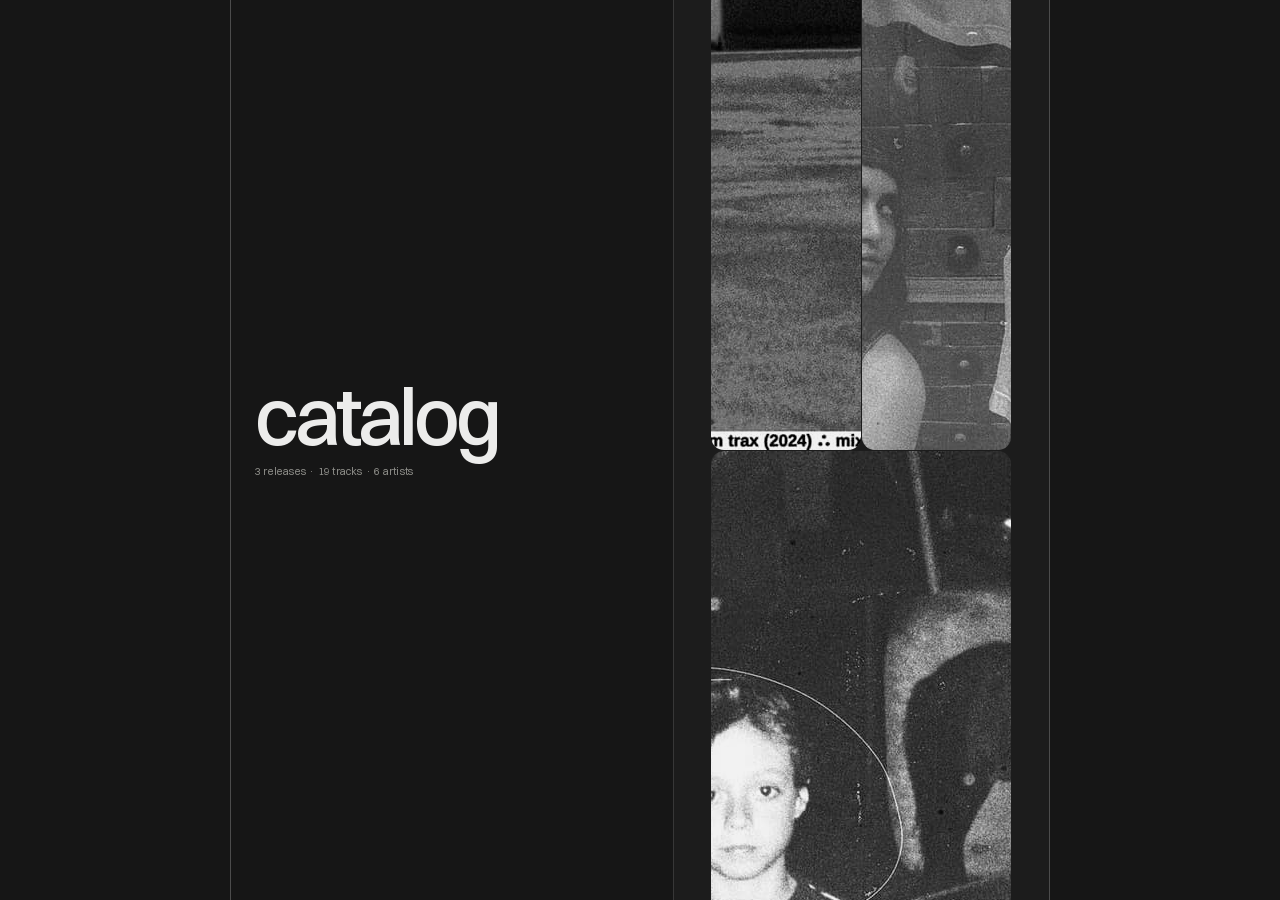
==== index.html @ 2f8a2600 "flat premium pass: corrige rotas/modos/temas, remove sombras, otimiza imagens e carregamento" ====
<!DOCTYPE html>
<html lang="en" data-theme="mono">
<head>
  <meta charset="utf-8">
  <meta name="viewport" content="width=device-width, initial-scale=1">
  <title>bloodworm trax — catalog</title>
  <meta name="description" content="bloodworm trax. Independent label from Vale do Paraíba, SP. Catalog, artists, label, archive and links.">
  <meta name="theme-color" content="#0a0a0a">
  <meta property="og:title" content="bloodworm trax — catalog">
  <meta property="og:description" content="Independent label from Vale do Paraíba, SP. Catalog, artists, label, archive and links.">
  <meta property="og:type" content="website">
  <meta property="og:image" content="assets/covers/btx003.jpg">
  <link rel="icon" href="data:image/svg+xml,%3Csvg xmlns='http://www.w3.org/2000/svg' viewBox='0 0 32 32'%3E%3Crect width='32' height='32' rx='7' fill='%230a0a0a'/%3E%3Ccircle cx='16' cy='16' r='7' fill='%23f3f3f0'/%3E%3C/svg%3E">

  <link rel="preload" href="assets/fonts/switzer-300.woff2" as="font" type="font/woff2" crossorigin>
  <link rel="preload" href="assets/fonts/switzer-400.woff2" as="font" type="font/woff2" crossorigin>
  <link rel="preload" href="assets/fonts/switzer-500.woff2" as="font" type="font/woff2" crossorigin>
  <link rel="stylesheet" href="css/style.css">
  <link rel="stylesheet" href="css/rare.css">
  <noscript><style>.app, .intro, .scrim, .settings, .detail-overlay { display: none !important; }</style></noscript>
</head>
<body>

<a class="skip-link" href="#conteudo">skip to content</a>

<div class="app" id="app">

  <aside class="sidebar" id="sidebar" aria-label="bloodworm trax">
    <a class="brand" href="#/" aria-label="bloodworm trax, home">
      <img class="brand-mark" src="assets/mark.png" alt="" width="145" height="133">
      <span class="brand-word">bloodworm trax</span>
    </a>

    <nav class="side-nav" aria-label="catalog sections">
      <a href="#/catalogo" data-key="catalogo">
        <svg class="nav-icon" viewBox="0 0 16 16" aria-hidden="true"><rect x="2.2" y="2.2" width="4.6" height="4.6" rx="1.1"/><rect x="9.2" y="2.2" width="4.6" height="4.6" rx="1.1"/><rect x="2.2" y="9.2" width="4.6" height="4.6" rx="1.1"/><rect x="9.2" y="9.2" width="4.6" height="4.6" rx="1.1"/></svg>
        <span class="nav-label">catalog</span>
        <span class="nav-count">3</span>
      </a>
      <a href="#/artistas" data-key="artistas">
        <svg class="nav-icon" viewBox="0 0 16 16" aria-hidden="true"><circle cx="8" cy="5.4" r="2.5"/><path d="M3.4 13c.5-2.5 2.3-4 4.6-4s4.1 1.5 4.6 4"/></svg>
        <span class="nav-label">artists</span>
        <span class="nav-count">6</span>
      </a>
      <a href="#/selo" data-key="selo">
        <svg class="nav-icon" viewBox="0 0 16 16" aria-hidden="true"><circle cx="8" cy="8" r="5.8"/><path d="M8 7.2v4.1"/><circle cx="8" cy="4.7" r=".7" fill="currentColor" stroke="none"/></svg>
        <span class="nav-label">label</span>
        <span class="nav-count">3</span>
      </a>
      <a href="#/arquivo" data-key="arquivo">
        <svg class="nav-icon" viewBox="0 0 16 16" aria-hidden="true"><rect x="2.2" y="4.4" width="11.6" height="8" rx="1.4"/><path d="M2.2 7.2h11.6"/><path d="M6.4 4.4V3.1h3.2v1.3"/></svg>
        <span class="nav-label">archive</span>
        <span class="nav-count">3</span>
      </a>
      <a href="#/links" data-key="links">
        <svg class="nav-icon" viewBox="0 0 16 16" aria-hidden="true"><path d="M5 11 11 5"/><path d="M6.4 5H11v4.6"/></svg>
        <span class="nav-label">links</span>
        <span class="nav-count">6</span>
      </a>
      <a href="opcoda.html" data-key="opcoda">
        <svg class="nav-icon" viewBox="0 0 16 16" aria-hidden="true"><rect x="2.2" y="3.4" width="11.6" height="9.2"/><path d="M2.2 6.4h11.6"/><path d="M5 9.4h2.2M9.4 9.4h1.6"/></svg>
        <span class="nav-label">opcoda</span>
        <span class="nav-count">granular</span>
      </a>
      <a href="sistema.html" data-key="sistema">
        <svg class="nav-icon" viewBox="0 0 16 16" aria-hidden="true"><rect x="2.2" y="2.2" width="4.6" height="4.6" rx="1.1"/><rect x="9.2" y="2.2" width="4.6" height="4.6" rx="1.1"/><circle cx="4.5" cy="11.5" r="2.3"/><path d="M9.2 9.3h4.6v4.6H9.2z"/></svg>
        <span class="nav-label">sistema</span>
        <span class="nav-count">29</span>
      </a>
    </nav>

    <div class="side-covers" aria-label="releases">
      <a href="#/catalogo/2024/btx001-lagerhaus-i" aria-label="bTx001 Lagerhaus I"><img src="assets/thumbs/btx001.jpg" alt="" width="320" height="320" decoding="async" loading="lazy"></a>
      <a href="#/catalogo/2026/btx002-simpatia" aria-label="bTx002 simpatia"><img src="assets/thumbs/btx002.jpg" alt="" width="320" height="320" decoding="async" loading="lazy"></a>
      <a href="#/catalogo/2026/btx003-antologia" aria-label="bTx003 Antologia"><img src="assets/thumbs/btx003.jpg" alt="" width="320" height="320" decoding="async" loading="lazy"></a>
    </div>

    <div class="side-foot">
      <a href="mailto:bloodwormtrax@gmail.com">bloodwormtrax@gmail.com</a>
    </div>
  </aside>

  <div class="main" id="main">
    <header class="topbar">
      <button class="icon-btn nav-toggle" id="navToggle" aria-label="open menu" aria-expanded="false" aria-controls="sidebar">
        <span></span><span></span><span></span>
      </button>

      <div class="segmented view-switch" role="group" aria-label="view mode">
        <button type="button" data-mode="map" aria-pressed="true">map</button>
        <button type="button" data-mode="index" aria-pressed="false">index</button>
      </div>

      <div class="search-field" role="search">
        <svg viewBox="0 0 20 20" aria-hidden="true"><circle cx="8.5" cy="8.5" r="5.2"/><path d="m12.5 12.5 4 4"/></svg>
        <input id="searchInput" type="search" placeholder="search" autocomplete="off" aria-label="search the catalog">
        <button type="button" class="search-clear" id="searchClear" aria-label="clear search" hidden>×</button>
      </div>

      <div class="topbar-selects">
        <label class="select-wrap">
          <span class="sr-only">filter</span>
          <select id="filterSelect">
            <option value="all">all</option>
            <option value="releases">releases</option>
            <option value="artists">artists</option>
            <option value="pages">pages</option>
            <option value="links">links</option>
          </select>
        </label>
        <label class="select-wrap">
          <span class="sr-only">sort</span>
          <select id="sortSelect">
            <option value="natural">natural order</option>
            <option value="az">a–z</option>
            <option value="recent">recent</option>
          </select>
        </label>
      </div>

      <div class="ru-bell topbar-bell" data-ru="bell">
        <button type="button" class="ru-bell__btn" aria-label="catalog notifications" aria-expanded="false">
          <svg viewBox="0 0 20 20" fill="none" aria-hidden="true">
            <path d="M10 2.6a5 5 0 00-5 5v2.6L3.7 13h12.6L15 10.2V7.6a5 5 0 00-5-5z" stroke="currentColor" stroke-width="1.4" stroke-linejoin="round"/>
            <path class="ru-bell__clap" d="M8 15.4a2 2 0 004 0" stroke="currentColor" stroke-width="1.4" stroke-linecap="round"/>
          </svg>
          <span class="ru-bell__badge">2</span>
        </button>
        <div class="ru-bell__panel">
          <div class="ru-bell__head"><b>notifications</b><button type="button" class="ru-bell__clear">mark read</button></div>
          <div class="ru-bell__note"><span class="ru-bell__dot" style="background:var(--accent)"></span><p>bTx003 Antologia is now in the catalog.<br><small>now</small></p></div>
          <div class="ru-bell__note"><span class="ru-bell__dot"></span><p>Opcoda 0.1.0 opened its early access list.<br><small>1 hour ago</small></p></div>
        </div>
      </div>

      <button type="button" class="icon-btn settings-btn" id="settingsBtn" aria-haspopup="dialog" aria-controls="settings" aria-label="settings">
        <svg viewBox="0 0 20 20" aria-hidden="true"><circle cx="10" cy="10" r="2.7"/><path d="M10 2.4v2M10 15.6v2M17.6 10h-2M4.4 10h-2M15.4 4.6l-1.4 1.4M6 14l-1.4 1.4M15.4 15.4 14 14M6 6 4.6 4.6"/></svg>
      </button>
    </header>

    <main id="conteudo" tabindex="-1">

      <section class="hero" id="hero" aria-label="catalog map">
        <header class="hero-head">
          <div class="hero-title">
            <h1>catalog</h1>
          </div>
          <p class="hero-stats">
            <span><b>3</b> releases</span>
            <span><b>19</b> tracks</span>
            <span><b>6</b> artists</span>
          </p>
        </header>
        <div class="graph-host" id="graphHost" role="group" aria-describedby="heroHint"></div>
        <p class="sr-only" id="heroHint">Each line connects an artist to a release they appear on. Dashed lines mark a secondary credit on another release.</p>

        <div class="stage-wrap" id="stageWrap">
          <div class="stage" id="stage" aria-live="polite"></div>
        </div>
      </section>

      <section class="index-view" id="indexView" hidden aria-label="catalog index"></section>

      <section class="search-view" id="searchView" hidden aria-live="polite" aria-label="search results"></section>

    </main>

    <footer class="site-foot">
      <a class="foot-synth" href="opcoda.html">Opcoda <span>· granular synthesizer</span></a>
      <nav class="foot-links" aria-label="label links">
        <a href="https://bloodwormtrax.bandcamp.com" target="_blank" rel="noopener" aria-label="bandcamp" title="bandcamp">
          <svg class="ico" viewBox="0 0 16 16" aria-hidden="true"><path d="M2.2 5.5 5.4 2.6h8.4L10.6 13H2.2z"/><path d="M5.1 5.5 6.7 3.6h5.1L9.9 11H4.7z"/></svg>
        </a>
        <a href="https://instagram.com/bloodwormtrax" target="_blank" rel="noopener" aria-label="instagram" title="instagram">
          <svg class="ico" viewBox="0 0 16 16" aria-hidden="true"><rect x="2.4" y="2.4" width="11.2" height="11.2" rx="3.1"/><circle cx="8" cy="8" r="2.5"/><circle cx="11.5" cy="4.5" r=".75" fill="currentColor" stroke="none"/></svg>
        </a>
        <a href="https://open.spotify.com/artist/6x7ATPTYvrWPglF6b9mM4N" target="_blank" rel="noopener" aria-label="spotify" title="spotify">
          <svg class="ico" viewBox="0 0 16 16" aria-hidden="true"><circle cx="8" cy="8" r="6.3"/><path d="M4.7 6.4c2.1-.6 4.5-.2 6.3.9M5.1 8.4c1.7-.4 3.5-.1 5 .8M5.6 10.2c1.3-.3 2.6 0 3.7.6"/></svg>
        </a>
        <a href="mailto:bloodwormtrax@gmail.com" aria-label="e-mail" title="e-mail">
          <svg class="ico" viewBox="0 0 16 16" aria-hidden="true"><rect x="2" y="3.5" width="12" height="9" rx="1.4"/><path d="m2.6 4.4 5.4 4.2 5.4-4.2"/></svg>
        </a>
      </nav>
    </footer>
  </div>
</div>

<div class="scrim" id="scrim" hidden></div>

<aside class="settings" id="settings" role="dialog" aria-modal="true" aria-label="settings" aria-hidden="true">
  <header class="settings-head">
    <h2>settings</h2>
    <button type="button" class="icon-btn" id="settingsClose" aria-label="close settings">×</button>
  </header>

  <div class="setting">
    <span class="setting-label">theme</span>
    <div class="theme-options" id="themeOptions" role="group" aria-label="theme">
      <button type="button" data-theme-option="mono" aria-pressed="true"><i class="sw mono"></i>mono</button>
      <button type="button" data-theme-option="claro" aria-pressed="false"><i class="sw claro"></i>claro</button>
      <button type="button" data-theme-option="vinho" aria-pressed="false"><i class="sw vinho"></i>vinho</button>
    </div>
  </div>

  <div class="setting">
    <span class="setting-label">layout</span>
    <div class="segmented wide" role="group" aria-label="layout">
      <button type="button" data-mode="map" aria-pressed="true">map</button>
      <button type="button" data-mode="index" aria-pressed="false">index</button>
    </div>
  </div>

  <div class="setting">
    <label class="setting-label" for="grainRange">grain</label>
    <div class="range-row">
      <input id="grainRange" type="range" min="0" max="12" step="1" value="3">
      <output id="grainOut" for="grainRange">3</output>
    </div>
  </div>

  <p class="setting-note">Theme, layout and grain are stored in this browser.</p>

  <button type="button" class="btn-soft reset-btn" id="resetSettings">restore defaults</button>
</aside>

<div class="detail-overlay" id="detailOverlay" hidden>
  <div class="detail-overlay-scrim" data-detail-close></div>
  <div class="detail-overlay-panel" role="dialog" aria-modal="true" aria-label="catalog entry">
    <button type="button" class="detail-close" id="detailClose" aria-label="close entry">×</button>
    <div id="detailOverlayBody"></div>
  </div>
</div>

<section class="intro" id="intro" aria-label="catalog entry">
  <div class="intro-card" id="introCard" tabindex="-1" role="dialog" aria-modal="true" aria-label="catalog entry">
    <div class="intro-main">
      <div class="intro-brand">
        <img class="intro-mark" src="assets/mark.png" alt="" width="145" height="133">
        <span>bloodworm trax</span>
      </div>

      <div class="intro-copy">
        <p class="intro-title">catalog</p>
        <p class="intro-sub">3 releases · 19 tracks · 6 artists</p>
      </div>

      <div class="intro-actions" id="introActions">
        <button type="button" class="btn-primary" id="introOpen">open catalog</button>
        <button type="button" class="btn-text" id="introSkip">skip</button>
      </div>

      <div class="intro-progress" id="introProgress" hidden>
        <div class="bar"><span id="introBar"></span></div>
        <div class="progress-meta">
          <span id="introStatus">loading catalog</span>
          <span id="introPct">0%</span>
        </div>
      </div>

      <div class="intro-foot">
        <a href="mailto:bloodwormtrax@gmail.com">bloodwormtrax@gmail.com</a>
      </div>
    </div>

    <div class="intro-visual" aria-hidden="true">
      <div class="intro-covers">
        <img src="assets/covers/btx001.jpg" alt="" width="1000" height="1000" decoding="async">
        <img src="assets/covers/btx002.jpg" alt="" width="1000" height="1000" decoding="async">
        <img src="assets/covers/btx003.jpg" alt="" width="1000" height="1000" decoding="async">
      </div>
    </div>
  </div>
</section>

<noscript>
  <div class="noscript">
    <h1>bloodworm trax</h1>
    <p>Independent label from Vale do Paraíba, SP. Catalog:</p>
    <ul>
      <li><a href="https://bloodwormtrax.bandcamp.com/album/btx003-antologia">[bTx003] Antologia — Matesu, 2026</a></li>
      <li><a href="https://bloodwormtrax.bandcamp.com/track/btx002-simpatia">[bTx002] simpatia — Matesu, kiddo, 2026</a></li>
      <li><a href="https://bloodwormtrax.bandcamp.com/album/btx001-lagerhaus-i">[bTx001] Lagerhaus I — DJ Aurous, DJ Cybershot, 2024</a></li>
    </ul>
    <p><a href="mailto:bloodwormtrax@gmail.com">bloodwormtrax@gmail.com</a></p>
  </div>
</noscript>

<script src="js/data.js"></script>
<script src="js/graph.js"></script>
<script src="js/ui-core.js"></script>
<script src="js/app.js"></script>
<script src="js/fx.js"></script>
</body>
</html>
---- css/style.css ----
/* ==========================================================
   bloodworm trax — acervo
   Switzer 300–500, self-hosted
   ========================================================== */

@font-face {
  font-family: 'Switzer';
  src: url('../assets/fonts/switzer-300.woff2') format('woff2');
  font-weight: 300;
  font-style: normal;
  font-display: swap;
}
@font-face {
  font-family: 'Switzer';
  src: url('../assets/fonts/switzer-400.woff2') format('woff2');
  font-weight: 400;
  font-style: normal;
  font-display: swap;
}
@font-face {
  font-family: 'Switzer';
  src: url('../assets/fonts/switzer-500.woff2') format('woff2');
  font-weight: 500;
  font-style: normal;
  font-display: swap;
}

/* ---------- tokens ---------- */

:root {
  color-scheme: dark;
  --paper: #161616;
  --surface: #1c1c1c;
  --surface-2: #222222;
  --surface-3: #2a2a2a;
  --ink: #ececeb;
  --ink-2: #c9c9c6;
  --muted: #8d8d88;
  --faint: #7f7f79;
  --accent: #cd9497;
  --accent-2: #e2b3b5;
  --accent-ink: #161616;
  --tint: rgba(205, 148, 151, 0.09);
  --line: rgba(236, 236, 235, 0.13);
  --line-2: rgba(236, 236, 235, 0.25);
  --hero-glow: rgba(255, 255, 255, 0);
  --glass: #161616;
  --graph-line: rgba(236, 236, 235, 0.22);
  --logo-filter: invert(1);
  --grain-opacity: 0;
  --grain-blend: normal;
  --spotlight: rgba(255, 255, 255, 0);
  --shadow-s: none;
  --shadow-m: none;
  --shadow-l: none;
  --sidebar-w: 224px;
  --topbar-h: 52px;
  --font-display: 'Switzer', 'Helvetica Neue', Helvetica, Arial, sans-serif;
  --font-sans: 'Switzer', 'Helvetica Neue', Helvetica, Arial, sans-serif;
  --font-mono: 'Switzer', 'Helvetica Neue', Helvetica, Arial, sans-serif;
  --ease: cubic-bezier(0.22, 0.9, 0.24, 1);
  --ease-soft: cubic-bezier(0.4, 0, 0.2, 1);
  --r-sm: 2px;
  --r-md: 4px;
  --r-lg: 8px;
  --dur-fast: 120ms;
  --dur: 200ms;
  --dur-slow: 320ms;
}

html[data-theme="claro"] {
  color-scheme: light;
  --paper: #f1f0ec;
  --surface: #f8f7f3;
  --surface-2: #e7e6e0;
  --surface-3: #dedcd5;
  --ink: #171716;
  --ink-2: #3b3b39;
  --muted: #6c6c66;
  --faint: #6c6c66;
  --accent: #8d4d51;
  --accent-2: #6d3639;
  --accent-ink: #f8f7f3;
  --tint: rgba(141, 77, 81, 0.07);
  --line: rgba(23, 23, 22, 0.15);
  --line-2: rgba(23, 23, 22, 0.3);
  --hero-glow: rgba(0, 0, 0, 0);
  --glass: #f1f0ec;
  --graph-line: rgba(23, 23, 22, 0.26);
  --logo-filter: none;
  --grain-opacity: 0;
  --grain-blend: normal;
  --spotlight: rgba(0, 0, 0, 0);
  --shadow-s: none;
  --shadow-m: none;
  --shadow-l: none;
}

html[data-theme="vinho"] {
  color-scheme: dark;
  --paper: #151011;
  --surface: #1d1617;
  --surface-2: #241c1d;
  --surface-3: #2c2324;
  --ink: #f1e7e2;
  --ink-2: #d9c6bf;
  --muted: #a68d86;
  --faint: #9a827b;
  --accent: #e0644f;
  --accent-2: #ee8875;
  --accent-ink: #170c09;
  --tint: rgba(224, 100, 79, 0.1);
  --line: rgba(241, 231, 226, 0.14);
  --line-2: rgba(241, 231, 226, 0.28);
  --hero-glow: rgba(0, 0, 0, 0);
  --glass: #151011;
  --graph-line: rgba(241, 231, 226, 0.24);
  --logo-filter: invert(1);
  --grain-opacity: 0;
  --grain-blend: normal;
  --spotlight: rgba(0, 0, 0, 0);
  --shadow-s: none;
  --shadow-m: none;
  --shadow-l: none;
}

/* ---------- reset ---------- */

*,
*::before,
*::after { box-sizing: border-box; }

html {
  -webkit-text-size-adjust: 100%;
  scroll-behavior: smooth;
}

body {
  margin: 0;
  min-height: 100vh;
  background: var(--paper);
  color: var(--ink);
  font-family: var(--font-sans);
  font-weight: 300;
  font-size: 16px;
  line-height: 1.6;
  -webkit-font-smoothing: antialiased;
  -moz-osx-font-smoothing: grayscale;
  overflow-anchor: none;
}

body::before {
  content: "";
  position: fixed;
  inset: 0;
  z-index: 5000;
  pointer-events: none;
  opacity: var(--grain-opacity);
  mix-blend-mode: var(--grain-blend);
  background-image: url("data:image/svg+xml,%3Csvg xmlns='http://www.w3.org/2000/svg' width='180' height='180'%3E%3Cfilter id='n'%3E%3CfeTurbulence type='fractalNoise' baseFrequency='.82' numOctaves='3' stitchTiles='stitch'/%3E%3C/filter%3E%3Crect width='100%25' height='100%25' filter='url(%23n)' opacity='.55'/%3E%3C/svg%3E");
  background-size: 180px 180px;
}

body::after {
  content: "";
  position: fixed;
  inset: 0;
  z-index: 2;
  pointer-events: none;
  opacity: 0;
  background: radial-gradient(560px circle at var(--mx, 50vw) var(--my, 50vh), var(--spotlight), transparent 68%);
  mix-blend-mode: soft-light;
  transition: opacity 0.7s var(--ease);
}
html.has-pointer body::after { opacity: 1; }

body.intro-open,
body.overlay-open,
body.nav-open { overflow: hidden; }

[hidden] { display: none !important; }

img { max-width: 100%; display: block; }
button, input, select, output { font: inherit; color: inherit; }
button { cursor: pointer; background: none; border: 0; padding: 0; }
a { color: inherit; text-decoration: none; }
h1, h2, h3, h4, p, figure, dl, dd { margin: 0; }
ol, ul { margin: 0; padding: 0; list-style: none; }

::selection {
  background: var(--accent);
  color: var(--accent-ink);
}

:focus-visible {
  outline: 2px solid var(--accent);
  outline-offset: 3px;
}

#conteudo:focus,
#conteudo:focus-visible { outline: none; }

/* ---------- cursor ---------- */

.cursor,
.cursor-ring {
  position: fixed;
  top: 0;
  left: 0;
  z-index: 5500;
  pointer-events: none;
  border-radius: 50%;
  opacity: 0;
  will-change: transform;
}

.cursor {
  width: 5px;
  height: 5px;
  margin: -2.5px 0 0 -2.5px;
  background: var(--ink);
  transition: opacity 0.3s var(--ease), width 0.28s var(--ease), height 0.28s var(--ease), background 0.28s var(--ease);
}

.cursor-ring {
  width: 28px;
  height: 28px;
  margin: -14px 0 0 -14px;
  border: 1px solid color-mix(in srgb, var(--ink) 42%, transparent);
  transition:
    opacity 0.3s var(--ease),
    width 0.32s var(--ease),
    height 0.32s var(--ease),
    margin 0.32s var(--ease),
    border-color 0.28s var(--ease),
    background 0.28s var(--ease);
}

html.has-cursor,
html.has-cursor * { cursor: none !important; }
html.has-cursor .cursor,
html.has-cursor .cursor-ring { opacity: 1; }
html.has-cursor .cursor-ring.is-hover {
  width: 44px;
  height: 44px;
  margin: -22px 0 0 -22px;
  border-color: var(--ink);
  background: color-mix(in srgb, var(--ink) 8%, transparent);
}
html.has-cursor .cursor.is-hover { width: 2px; height: 2px; margin: -1px 0 0 -1px; }
html.has-cursor .cursor-ring.is-down { width: 20px; height: 20px; margin: -10px 0 0 -10px; }
html.has-cursor .cursor.is-down { opacity: 0.55; }

* {
  scrollbar-width: thin;
  scrollbar-color: var(--faint) transparent;
}
::-webkit-scrollbar { width: 10px; height: 10px; }
::-webkit-scrollbar-track { background: transparent; }
::-webkit-scrollbar-thumb {
  background: color-mix(in srgb, var(--faint) 60%, transparent);
  border-radius: 20px;
  border: 3px solid transparent;
  background-clip: content-box;
}

.sr-only {
  position: absolute;
  width: 1px;
  height: 1px;
  padding: 0;
  margin: -1px;
  overflow: hidden;
  clip: rect(0 0 0 0);
  white-space: nowrap;
  border: 0;
}

.skip-link {
  position: fixed;
  top: 12px;
  left: 12px;
  z-index: 6000;
  transform: translateY(-200%);
  background: var(--ink);
  color: var(--paper);
  padding: 10px 16px;
  border-radius: 10px;
  font-size: 11px;
  font-weight: 500;
  letter-spacing: 0.06em;
  text-transform: uppercase;
  transition: transform 0.2s var(--ease);
}
.skip-link:focus { transform: translateY(0); }

/* ---------- type ---------- */

h1, h2, h3, h4 {
  font-weight: 400;
  line-height: 1;
  letter-spacing: -0.015em;
}

.ico {
  width: 14px;
  height: 14px;
  fill: none;
  stroke: currentColor;
  stroke-width: 1.4;
  stroke-linecap: round;
  stroke-linejoin: round;
  flex: 0 0 auto;
}

/* ---------- app shell ---------- */

.app { min-height: 100vh; }

.sidebar {
  position: fixed;
  inset: 0 auto 0 0;
  z-index: 40;
  width: var(--sidebar-w);
  display: flex;
  flex-direction: column;
  gap: 0;
  padding: 22px 16px 22px;
  background: var(--glass);
  -webkit-backdrop-filter: blur(26px) saturate(180%);
  backdrop-filter: blur(26px) saturate(180%);
  box-shadow: 30px 0 80px -60px rgba(20, 15, 10, 0.5);
  overflow-y: auto;
  overscroll-behavior: contain;
  padding-bottom: max(22px, env(safe-area-inset-bottom));
  transition: transform 0.4s var(--ease);
}

@supports not ((backdrop-filter: blur(1px)) or (-webkit-backdrop-filter: blur(1px))) {
  .sidebar, .topbar, .settings { background: var(--surface); }
}

.brand {
  display: flex;
  align-items: center;
  gap: 10px;
  padding: 7px 10px;
  border-radius: 12px;
  transition: background 0.2s var(--ease);
}
.brand:hover { background: var(--surface-2); }
.brand-mark {
  width: 27px;
  height: auto;
  flex: 0 0 auto;
  filter: var(--logo-filter);
  opacity: 0.92;
}
.brand-word {
  font-family: var(--font-display);
  font-size: 24px;
  line-height: 0.92;
  letter-spacing: -0.02em;
  color: var(--ink);
}

.side-nav {
  display: flex;
  flex-direction: column;
  gap: 2px;
  margin-top: 28px;
}
.side-nav a {
  display: grid;
  grid-template-columns: 18px minmax(0, 1fr) auto;
  align-items: center;
  gap: 9px;
  padding: 8px 10px;
  border-radius: 10px;
  font-size: 13px;
  font-weight: 400;
  color: var(--ink-2);
  transition: background 0.2s var(--ease), color 0.2s var(--ease), box-shadow 0.2s var(--ease);
}
.side-nav a:hover { background: var(--surface-2); color: var(--ink); }
.side-nav a.active {
  background: var(--surface);
  color: var(--ink);
  box-shadow: var(--shadow-s);
}
.nav-icon {
  width: 15px;
  height: 15px;
  fill: none;
  stroke: currentColor;
  stroke-width: 1.3;
  stroke-linecap: round;
  stroke-linejoin: round;
  color: var(--faint);
  transition: color 0.2s var(--ease);
}
.side-nav a:hover .nav-icon { color: var(--muted); }
.side-nav a.active .nav-icon { color: var(--accent); }
.nav-count {
  font-size: 9.5px;
  font-weight: 500;
  letter-spacing: 0.06em;
  color: var(--faint);
  font-variant-numeric: tabular-nums;
}

.side-covers {
  display: grid;
  grid-template-columns: repeat(3, 1fr);
  gap: 8px;
  margin-top: 22px;
  padding: 0 9px;
}
.side-covers a {
  display: block;
  border-radius: 9px;
  overflow: hidden;
  box-shadow: var(--shadow-s);
  transition: transform 0.35s var(--ease), box-shadow 0.35s var(--ease);
}
.side-covers img {
  width: 100%;
  aspect-ratio: 1;
  object-fit: cover;
  transition: transform 0.5s var(--ease), filter 0.5s var(--ease);
  filter: grayscale(1) contrast(1.06) brightness(0.9);
}
.side-covers a:hover { transform: translateY(-2px); box-shadow: var(--shadow-m); }
.side-covers a:hover img { transform: scale(1.035); }

@media (hover: hover) and (pointer: fine) {
  .side-covers a:hover img,
  .side-covers a:focus-visible img { filter: grayscale(0) contrast(1) brightness(1); }
}

.side-foot {
  margin-top: auto;
  padding: 18px 10px 0;
  display: flex;
  flex-direction: column;
  gap: 7px;
  font-size: 10.5px;
  line-height: 1.55;
  color: var(--muted);
}
.side-foot a {
  color: var(--ink-2);
  transition: color 0.2s var(--ease);
  overflow-wrap: anywhere;
}
.side-foot a:hover { color: var(--accent); }

.main {
  margin-left: var(--sidebar-w);
  min-width: 0;
  display: flex;
  flex-direction: column;
  min-height: 100vh;
}
.main > main { flex: 1 0 auto; }

/* ---------- topbar ---------- */

.topbar {
  position: sticky;
  top: 0;
  z-index: 30;
  display: flex;
  align-items: center;
  gap: 10px;
  min-height: var(--topbar-h);
  padding: 11px 22px;
  background: var(--glass);
  -webkit-backdrop-filter: blur(26px) saturate(180%);
  backdrop-filter: blur(26px) saturate(180%);
}

.segmented {
  display: inline-flex;
  flex: 0 0 auto;
  gap: 2px;
  padding: 3px;
  border-radius: 11px;
  background: var(--surface-2);
}
.segmented button {
  padding: 5px 13px 4px;
  border-radius: 8px;
  font-size: 11px;
  font-weight: 500;
  letter-spacing: 0.02em;
  color: var(--muted);
  transition: background 0.22s var(--ease), color 0.22s var(--ease), box-shadow 0.22s var(--ease);
}
.segmented button:hover { color: var(--ink-2); }
.segmented button[aria-pressed="true"] {
  background: var(--surface);
  color: var(--ink);
  box-shadow: 0 1px 2px rgba(20, 15, 10, 0.1), 0 4px 10px -6px rgba(20, 15, 10, 0.3);
}
.segmented.wide { width: 100%; }
.segmented.wide button { flex: 1; padding: 8px 10px 7px; }

.search-field {
  position: relative;
  display: flex;
  align-items: center;
  gap: 8px;
  flex: 1 1 220px;
  min-width: 0;
  max-width: 420px;
  height: 34px;
  padding: 0 11px;
  border-radius: 10px;
  background: var(--surface-2);
  transition: background 0.25s var(--ease), box-shadow 0.25s var(--ease);
}
.search-field:focus-within {
  background: var(--surface);
  box-shadow: var(--shadow-s);
}
.search-field svg {
  width: 14px;
  height: 14px;
  flex: 0 0 auto;
  fill: none;
  stroke: var(--muted);
  stroke-width: 1.4;
  stroke-linecap: round;
}
.search-field input {
  width: 100%;
  min-width: 0;
  padding: 0;
  border: 0;
  outline: 0;
  background: transparent;
  font-size: 12.5px;
  font-weight: 300;
}
.search-field input::placeholder { color: var(--faint); }
.search-field input::-webkit-search-cancel-button { display: none; }
.search-clear {
  flex: 0 0 auto;
  width: 20px;
  height: 20px;
  border-radius: 50%;
  font-size: 14px;
  line-height: 1;
  color: var(--muted);
  transition: background 0.2s var(--ease), color 0.2s var(--ease);
}
.search-clear:hover { background: var(--surface-2); color: var(--ink); }

.topbar-selects {
  display: flex;
  gap: 6px;
  flex: 0 0 auto;
}
.select-wrap { position: relative; display: inline-flex; }
.select-wrap::after {
  content: "";
  position: absolute;
  right: 12px;
  top: 50%;
  width: 5px;
  height: 5px;
  border-right: 1.4px solid var(--faint);
  border-bottom: 1.4px solid var(--faint);
  transform: translateY(-68%) rotate(45deg);
  pointer-events: none;
}
.select-wrap select {
  appearance: none;
  -webkit-appearance: none;
  height: 34px;
  max-width: 168px;
  border: 0;
  border-radius: 10px;
  background: var(--surface-2);
  padding: 0 28px 0 11px;
  font-size: 11px;
  font-weight: 500;
  letter-spacing: 0.02em;
  color: var(--ink-2);
  cursor: pointer;
  transition: background 0.2s var(--ease), box-shadow 0.2s var(--ease);
}
.select-wrap select:hover {
  background: var(--surface);
  box-shadow: var(--shadow-s);
}

.icon-btn {
  width: 34px;
  height: 34px;
  display: inline-flex;
  align-items: center;
  justify-content: center;
  flex: 0 0 auto;
  border-radius: 10px;
  color: var(--ink-2);
  transition: background 0.2s var(--ease), color 0.2s var(--ease);
}
.icon-btn:hover { background: var(--surface-2); color: var(--ink); }
.icon-btn svg {
  width: 17px;
  height: 17px;
  fill: none;
  stroke: currentColor;
  stroke-width: 1.35;
  stroke-linecap: round;
  stroke-linejoin: round;
}
.settings-btn { margin-left: 2px; }

/* ---------- buttons ---------- */

.btn-primary {
  display: inline-flex;
  align-items: center;
  justify-content: center;
  gap: 8px;
  padding: 11px 20px 10px;
  border-radius: 11px;
  background: var(--accent);
  color: var(--accent-ink);
  font-size: 11.5px;
  font-weight: 500;
  letter-spacing: 0.03em;
  box-shadow: 0 1px 2px rgba(20, 15, 10, 0.1), 0 12px 26px -14px color-mix(in srgb, var(--accent) 75%, transparent);
  transition: background 0.22s var(--ease), transform 0.22s var(--ease), box-shadow 0.22s var(--ease);
}
.btn-primary:hover { background: var(--accent-2); transform: translateY(-1px); }
.btn-primary:active { transform: translateY(0) scale(0.985); }

.btn-soft {
  display: inline-flex;
  align-items: center;
  justify-content: center;
  gap: 7px;
  padding: 9px 13px 8px;
  border-radius: 10px;
  background: var(--surface-2);
  color: var(--ink-2);
  font-size: 11px;
  font-weight: 500;
  letter-spacing: 0.02em;
  transition: background 0.2s var(--ease), color 0.2s var(--ease), transform 0.2s var(--ease);
}
.btn-soft:hover { background: var(--tint); color: var(--accent); }
.btn-soft:active { transform: scale(0.985); }
.btn-soft .ico { width: 12px; height: 12px; }

.btn-text {
  display: inline-flex;
  align-items: center;
  padding: 7px 4px;
  font-size: 11.5px;
  font-weight: 400;
  color: var(--muted);
  transition: color 0.2s var(--ease);
}
.btn-text:hover { color: var(--accent); }

.sm { font-size: 10.5px; }

/* ---------- hero / graph ---------- */

.hero {
  position: relative;
  margin: 16px 24px 0;
  padding: 36px 36px 16px;
  border-radius: 24px;
  background:
    radial-gradient(120% 120% at 50% -30%, var(--hero-glow), transparent 58%),
    var(--surface);
  box-shadow: var(--shadow-m);
  overflow: hidden;
}

.hero-head {
  display: flex;
  align-items: flex-end;
  justify-content: space-between;
  gap: 24px;
}
.hero-title h1 {
  margin-top: 0;
  font-family: var(--font-display);
  font-size: clamp(50px, 6.6vw, 82px);
  line-height: 0.84;
  letter-spacing: -0.03em;
}
.hero-stats {
  display: flex;
  flex-wrap: wrap;
  gap: 18px;
  padding-bottom: 6px;
  font-size: 10.5px;
  font-weight: 400;
  letter-spacing: 0.02em;
  color: var(--muted);
  white-space: nowrap;
}
.hero-stats b {
  font-weight: 500;
  color: var(--ink);
  font-variant-numeric: tabular-nums;
}

.graph-host {
  position: relative;
  display: flex;
  flex-direction: column;
  height: clamp(430px, 50vh, 500px);
  margin-top: 12px;
}

.canvas-rail {
  flex: 0 0 auto;
  display: flex;
  flex-wrap: wrap;
  align-items: baseline;
  gap: 10px 26px;
  padding: 6px 2px 14px;
}

.crail {
  display: inline-flex;
  align-items: baseline;
  gap: 7px;
  font-size: 10px;
  font-weight: 500;
  letter-spacing: 0.13em;
  text-transform: uppercase;
  color: var(--muted);
  transition: color 0.25s var(--ease);
}
.crail-name {
  position: relative;
  transition: color 0.25s var(--ease);
}
.crail-name::after {
  content: "";
  position: absolute;
  left: 0;
  right: 0;
  bottom: -3px;
  height: 1px;
  background: currentColor;
  transform: scaleX(0);
  transform-origin: left;
  transition: transform 0.35s var(--ease);
}
.crail:hover .crail-name,
.crail:focus-visible .crail-name,
.crail.is-active .crail-name { color: var(--ink); }
.crail:hover .crail-name::after,
.crail:focus-visible .crail-name::after,
.crail.is-active .crail-name::after { transform: scaleX(1); }
.crail-count {
  font-size: 9px;
  font-weight: 400;
  letter-spacing: 0.03em;
  color: var(--faint);
  font-variant-numeric: tabular-nums;
}
.crail-index { margin-left: auto; }

.graph-scene {
  position: relative;
  flex: 1 1 auto;
  min-height: 0;
  transform: translate3d(var(--gx, 0px), var(--gy, 0px), 0) rotate(var(--gr, 0deg));
  transform-origin: 50% 50%;
  transition: transform 0.85s var(--ease-soft);
  will-change: transform;
}

.graph-edges {
  position: absolute;
  inset: 0;
  width: 100%;
  height: 100%;
  overflow: visible;
  pointer-events: none;
}
.graph-edges .edge {
  fill: none;
  stroke: var(--graph-line);
  stroke-width: 1.1;
  stroke-linecap: round;
  stroke-dasharray: 1;
  stroke-dashoffset: 1;
  opacity: 0.9;
  transition:
    stroke-dashoffset 1.2s var(--ease),
    stroke 0.3s var(--ease),
    stroke-width 0.3s var(--ease),
    opacity 0.3s var(--ease);
}
.graph-edges .edge.is-drawn { stroke-dashoffset: 0; }
.graph-edges .edge.is-shared {
  stroke-width: 0.9;
  stroke-dasharray: 0.008 0.016;
  stroke-dashoffset: 0;
  opacity: 0;
  transition:
    opacity 0.8s var(--ease),
    stroke 0.3s var(--ease),
    stroke-width 0.3s var(--ease);
}
.graph-edges .edge.is-shared.is-drawn { opacity: 0.55; }
.graph-edges .edge.is-shared.is-off { opacity: 0.12; }
.graph-edges .edge.is-shared.is-on {
  stroke: var(--accent);
  stroke-width: 1.5;
  opacity: 1;
  filter: none;
}
.graph-edges .edge.is-off { opacity: 0.18; }
.graph-edges .edge.is-on {
  stroke: var(--accent);
  stroke-width: 1.8;
  opacity: 1;
  filter: url(#edgeGlow);
}

.canvas-key {
  position: absolute;
  right: 2px;
  bottom: 4px;
  display: flex;
  gap: 16px;
  font-size: 9px;
  letter-spacing: 0.05em;
  color: var(--faint);
  pointer-events: none;
}
.canvas-key .key-group {
  display: inline-flex;
  align-items: center;
  gap: 6px;
}
.canvas-key .key {
  display: inline-block;
  width: 18px;
  height: 1px;
  background: var(--graph-line);
}
.canvas-key .key-dash {
  background: repeating-linear-gradient(
    90deg,
    var(--graph-line) 0 2px,
    transparent 2px 5px
  );
}

.graph-nodes { position: absolute; inset: 0; }

.gnode {
  position: absolute;
  left: var(--x);
  top: var(--y);
  z-index: 2;
  display: flex;
  transform: translate(-50%, -50%);
  transition: opacity 0.35s var(--ease), transform 0.4s var(--ease);
  animation: gnode-in 0.8s var(--ease) backwards;
  animation-delay: calc(var(--i, 0) * 55ms + 120ms);
}
.gnode.is-dim { opacity: 0.3; }

.gnode[data-id="btx001-lagerhaus-i"] { --x: 18%; --y: 67%; }
.gnode[data-id="btx002-simpatia"] { --x: 50%; --y: 67%; }
.gnode[data-id="btx003-antologia"] { --x: 82%; --y: 67%; }
.gnode[data-id="dj-aurous"] { --x: 10%; --y: 38%; }
.gnode[data-id="dj-cybershot"] { --x: 26%; --y: 38%; }
.gnode[data-id="kiddo"] { --x: 40%; --y: 16%; }
.gnode[data-id="matesu"] { --x: 60%; --y: 16%; }
.gnode[data-id="rafao"] { --x: 74%; --y: 38%; }
.gnode[data-id="huricane-pablo"] { --x: 90%; --y: 38%; }

@keyframes gnode-in {
  from { opacity: 0; transform: translate(-50%, calc(-50% + 14px)) scale(0.96); }
  to { opacity: 1; transform: translate(-50%, -50%) scale(1); }
}

.gnode-release {
  flex-direction: column;
  align-items: center;
  gap: 7px;
}
.gnode-frame {
  display: block;
  width: 128px;
  aspect-ratio: 1;
  border-radius: 15px;
  overflow: hidden;
  background: var(--surface-2);
  box-shadow: 0 2px 4px rgba(20, 15, 10, 0.12), 0 20px 44px -18px rgba(20, 15, 10, 0.5);
  transition: transform 0.45s var(--ease), box-shadow 0.45s var(--ease);
}
.gnode-frame img {
  width: 100%;
  height: 100%;
  object-fit: cover;
  transition: transform 0.8s var(--ease), filter 0.5s var(--ease);
  filter: grayscale(1) contrast(1.06) brightness(0.9);
}
.gnode-label {
  display: flex;
  flex-direction: column;
  align-items: center;
  gap: 1px;
  text-align: center;
}
.gnode-label b {
  font-family: var(--font-display);
  font-size: 17px;
  font-weight: 400;
  line-height: 1;
  letter-spacing: -0.01em;
  color: var(--ink);
  white-space: nowrap;
}
.gnode-label span {
  font-size: 9px;
  letter-spacing: 0.02em;
  color: var(--muted);
  white-space: nowrap;
  opacity: 0;
  transform: translateY(-2px);
  transition: opacity 0.3s var(--ease), transform 0.3s var(--ease);
}
.gnode-release:hover,
.gnode-release:focus-visible { transform: translate(-50%, calc(-50% - 3px)); }
.gnode-release:hover .gnode-frame {
  transform: translateY(-3px);
  box-shadow: 0 4px 8px rgba(0, 0, 0, 0.3), 0 30px 60px -22px rgba(0, 0, 0, 0.75);
}
.gnode-release:hover .gnode-label span,
.gnode-release:focus-visible .gnode-label span {
  opacity: 1;
  transform: none;
}
.gnode-release:hover .gnode-frame img,
.gnode-release:focus-visible .gnode-frame img { transform: scale(1.045); }

.gnode-artist {
  flex-direction: row;
  align-items: center;
  padding: 3px 5px;
  border-radius: 2px;
  transition: transform 0.4s var(--ease), opacity 0.35s var(--ease);
}
.gnode-name {
  position: relative;
  font-size: 10px;
  font-weight: 500;
  letter-spacing: 0.11em;
  text-transform: uppercase;
  color: var(--muted);
  white-space: nowrap;
  transition: color 0.3s var(--ease);
}
.gnode-name::after {
  content: "";
  position: absolute;
  left: 0;
  right: 0;
  bottom: -2px;
  height: 1px;
  background: currentColor;
  transform: scaleX(0);
  transform-origin: left;
  transition: transform 0.35s var(--ease);
}
.gnode-artist:hover { transform: translate(-50%, calc(-50% - 2px)); }
.gnode-artist:hover .gnode-name,
.gnode-artist:focus-visible .gnode-name { color: var(--ink); }
.gnode-artist:hover .gnode-name::after,
.gnode-artist:focus-visible .gnode-name::after,
.gnode-artist.is-active .gnode-name::after { transform: scaleX(1); }

.gnode.is-active .gnode-frame { box-shadow: 0 0 0 2px var(--accent), var(--shadow-m); }
.gnode-artist.is-active .gnode-name { color: var(--ink); }

@media (hover: hover) and (pointer: fine) {
  .gnode-frame img { transition: transform 0.8s var(--ease), filter 0.5s var(--ease); }
  .gnode-release:hover .gnode-frame img,
  .gnode-release:focus-visible .gnode-frame img { filter: grayscale(0) contrast(1) brightness(1); }
}

/* ---------- stage / columns ---------- */

.hero.is-section .graph-host {
  height: auto;
  margin-top: 0;
}
.hero.is-section .graph-scene { display: none; }
.hero.is-section .canvas-key { display: none; }
.hero.is-section .canvas-rail { padding-bottom: 4px; }

.hero .stage-wrap {
  padding: 4px 0 10px;
  animation: stage-in 0.45s var(--ease) both;
}
@keyframes stage-in {
  from { opacity: 0; transform: translateY(6px); }
  to { opacity: 1; transform: none; }
}
.hero .stage { gap: 34px; padding: 2px 0 6px; }
.hero .col {
  background: transparent;
  box-shadow: none;
  border-radius: 0;
  overflow: visible;
}
.hero .col-head { padding: 10px 2px 10px; }
.hero .col-body { padding: 2px 0 8px; }

.stage-wrap { padding: 18px 22px 0; }

.stage {
  display: flex;
  align-items: flex-start;
  gap: 14px;
  overflow-x: auto;
  overflow-y: hidden;
  padding: 2px 2px 12px;
  scroll-snap-type: x proximity;
}

.col {
  flex: 0 0 318px;
  width: 318px;
  border-radius: 20px;
  background: var(--surface);
  box-shadow: var(--shadow-s);
  overflow: hidden;
  scroll-snap-align: start;
  animation: col-in 0.5s var(--ease) backwards;
}
.col.detail-col {
  flex-basis: 466px;
  width: 466px;
}
@keyframes col-in {
  from { opacity: 0; transform: translateY(8px); }
  to { opacity: 1; transform: none; }
}

.col-head {
  display: flex;
  align-items: center;
  justify-content: space-between;
  gap: 8px;
  padding: 18px 18px 10px;
}
.col-head-left {
  display: flex;
  align-items: baseline;
  gap: 8px;
  min-width: 0;
}
.col-num {
  font-size: 9px;
  font-weight: 500;
  letter-spacing: 0.1em;
  color: var(--faint);
  font-variant-numeric: tabular-nums;
}
.col-title {
  font-family: var(--font-display);
  font-size: 24px;
  line-height: 1;
  color: var(--ink);
  overflow: hidden;
  text-overflow: ellipsis;
  white-space: nowrap;
}
.col-meta {
  font-size: 9.5px;
  letter-spacing: 0.03em;
  color: var(--faint);
  white-space: nowrap;
}
.col-pop {
  width: 24px;
  height: 24px;
  flex: 0 0 auto;
  display: inline-flex;
  align-items: center;
  justify-content: center;
  border-radius: 8px;
  background: var(--surface-2);
  font-size: 11px;
  line-height: 1;
  color: var(--muted);
  transition: background 0.2s var(--ease), color 0.2s var(--ease);
}
.col-pop:hover { background: var(--tint); color: var(--accent); }

.col-body { padding: 6px 10px 16px; }

.node {
  position: relative;
  display: grid;
  grid-template-columns: 20px minmax(0, 1fr) 16px;
  gap: 9px;
  width: 100%;
  padding: 11px 12px;
  border-radius: 10px;
  text-align: left;
  transition: background 0.18s var(--ease), color 0.18s var(--ease);
  animation: node-in 0.45s var(--ease) backwards;
  animation-delay: calc(var(--i, 0) * 24ms + 80ms);
}
@keyframes node-in {
  from { opacity: 0; transform: translateY(4px); }
  to { opacity: 1; transform: none; }
}
.node:hover { background: var(--surface-2); }
.node.current { background: var(--tint); }

.node-num {
  font-size: 9px;
  font-weight: 500;
  letter-spacing: 0.04em;
  color: var(--faint);
  font-variant-numeric: tabular-nums;
  padding-top: 3px;
}
.node-main {
  display: flex;
  flex-direction: column;
  gap: 1px;
  min-width: 0;
}
.node-title {
  font-size: 14px;
  font-weight: 400;
  line-height: 1.3;
  letter-spacing: -0.005em;
  color: var(--ink);
  transition: color 0.18s var(--ease);
}
.node:hover .node-title,
.node.current .node-title { color: var(--accent); }
.node-meta {
  font-size: 10.5px;
  line-height: 1.35;
  color: var(--muted);
}
.node-icon {
  display: inline-flex;
  align-items: center;
  justify-content: center;
  padding-top: 2px;
  font-size: 11px;
  color: var(--faint);
  transition: color 0.18s var(--ease), transform 0.18s var(--ease);
}
.node-icon .ico { width: 13px; height: 13px; }
.node:hover .node-icon { color: var(--accent); transform: translateX(2px); }

.node-empty {
  padding: 20px 12px;
  font-size: 12px;
  color: var(--muted);
}

/* ---------- detail ---------- */

.detail-col .detail { padding: 6px 22px 24px; }

.detail-grid {
  display: grid;
  grid-template-columns: 140px minmax(0, 1fr);
  gap: 18px;
  align-items: start;
}

.detail-cover {
  border-radius: 14px;
  overflow: hidden;
  background: var(--surface-2);
  box-shadow: var(--shadow-s);
}
.detail-cover img {
  width: 100%;
  height: auto;
  filter: grayscale(1) contrast(1.06) brightness(0.9);
  transition: filter 0.55s var(--ease);
}
@media (hover: hover) and (pointer: fine) {
  .detail-cover:hover img { filter: grayscale(0) contrast(1) brightness(1); }
}
.detail-cover.narrow { max-width: 220px; margin-top: 14px; }

.kicker {
  font-size: 9.5px;
  font-weight: 500;
  letter-spacing: 0.16em;
  text-transform: uppercase;
  color: var(--accent);
}
.detail-title {
  margin: 6px 0 3px;
  font-family: var(--font-display);
  font-size: 38px;
  font-weight: 400;
  line-height: 0.94;
  letter-spacing: -0.02em;
  overflow-wrap: anywhere;
}
.detail-artist {
  font-size: 13.5px;
  font-weight: 400;
  color: var(--ink-2);
}
.detail-date {
  margin-top: 3px;
  font-size: 10.5px;
  letter-spacing: 0.06em;
  color: var(--faint);
  font-variant-numeric: tabular-nums;
}
.detail-actions {
  display: flex;
  flex-wrap: wrap;
  align-items: center;
  gap: 8px;
  margin-top: 12px;
}

.detail-body {
  margin-top: 18px;
  font-size: 14px;
  line-height: 1.62;
  color: var(--ink-2);
}
.detail-body p + p { margin-top: 10px; }

.detail-note {
  margin-top: 12px;
  padding: 9px 12px;
  border-radius: 10px;
  background: var(--tint);
  font-size: 11.5px;
  line-height: 1.5;
  color: var(--ink-2);
}

.embed-slot { margin-top: 14px; }
.embed-load {
  display: flex;
  align-items: center;
  justify-content: center;
  gap: 8px;
  width: 100%;
  min-height: 58px;
  padding: 14px;
  border-radius: 12px;
  background: var(--surface-2);
  font-size: 10.5px;
  font-weight: 500;
  letter-spacing: 0.07em;
  text-transform: uppercase;
  color: var(--ink-2);
  transition: background 0.2s var(--ease), color 0.2s var(--ease);
}
.embed-load:hover { background: var(--tint); color: var(--accent); }
.embed-slot iframe {
  width: 100%;
  border: 0;
  border-radius: 12px;
  display: block;
  background: var(--surface-2);
}

.spec {
  display: grid;
  gap: 2px;
  margin-top: 16px;
}
.spec > div {
  display: grid;
  grid-template-columns: 92px minmax(0, 1fr);
  gap: 10px;
  padding: 5px 0;
  font-size: 11.5px;
}
.spec dt {
  font-size: 9px;
  font-weight: 500;
  letter-spacing: 0.1em;
  text-transform: uppercase;
  color: var(--faint);
  padding-top: 2px;
}
.spec dd { color: var(--ink-2); }

.tracks { margin-top: 18px; }
.tracks h4 {
  display: flex;
  align-items: baseline;
  justify-content: space-between;
  margin: 0 0 5px;
  font-size: 9px;
  font-weight: 500;
  letter-spacing: 0.16em;
  text-transform: uppercase;
  color: var(--muted);
}
.tracks h4 span {
  color: var(--faint);
  font-variant-numeric: tabular-nums;
}
.tracklist li {
  display: grid;
  grid-template-columns: 20px minmax(0, 1fr) 38px;
  gap: 8px;
  align-items: baseline;
  padding: 6px 8px;
  border-radius: 8px;
  font-size: 12.5px;
  transition: background 0.16s var(--ease);
}
.tracklist li:hover { background: var(--surface-2); }
.tr-n {
  font-size: 9px;
  font-weight: 500;
  color: var(--faint);
  font-variant-numeric: tabular-nums;
}
.tr-title { color: var(--ink-2); line-height: 1.35; }
.tr-dur {
  text-align: right;
  font-size: 10px;
  color: var(--muted);
  font-variant-numeric: tabular-nums;
}

.lyrics { margin-top: 16px; }
.lyrics summary {
  cursor: pointer;
  padding: 8px 0;
  font-size: 9px;
  font-weight: 500;
  letter-spacing: 0.16em;
  text-transform: uppercase;
  color: var(--muted);
  list-style: none;
}
.lyrics summary::-webkit-details-marker { display: none; }
.lyrics summary::after { content: " +"; color: var(--accent); }
.lyrics[open] summary::after { content: " −"; }
.lyrics pre {
  margin: 0;
  padding: 2px 0 14px;
  white-space: pre-wrap;
  font-family: var(--font-sans);
  font-size: 12.5px;
  font-weight: 300;
  line-height: 1.72;
  color: var(--ink-2);
}

.detail-links {
  display: flex;
  flex-wrap: wrap;
  gap: 6px;
  margin-top: 16px;
}
.detail-links a {
  display: inline-flex;
  align-items: center;
  gap: 5px;
  padding: 6px 9px;
  border-radius: 8px;
  background: var(--surface-2);
  font-size: 10.5px;
  color: var(--ink-2);
  transition: background 0.2s var(--ease), color 0.2s var(--ease);
}
.detail-links a:hover { background: var(--tint); color: var(--accent); }
.detail-links .ico { width: 12px; height: 12px; }

.detail-foot {
  margin-top: 18px;
  font-size: 9px;
  font-weight: 500;
  letter-spacing: 0.12em;
  text-transform: uppercase;
  color: var(--faint);
}

.detail h3 + p { margin-top: 3px; }
.detail-text { font-size: 14px; line-height: 1.62; color: var(--ink-2); }
.detail-text + .detail-text { margin-top: 10px; }

.related {
  display: flex;
  flex-wrap: wrap;
  gap: 6px;
  margin-top: 6px;
}
.related button {
  padding: 6px 9px;
  border-radius: 8px;
  background: var(--surface-2);
  font-size: 10.5px;
  color: var(--ink-2);
  transition: background 0.2s var(--ease), color 0.2s var(--ease);
}
.related button:hover { background: var(--tint); color: var(--accent); }

.audio-wrap {
  margin-top: 14px;
  padding: 10px;
  border-radius: 12px;
  background: var(--surface-2);
}
.audio-wrap audio { width: 100%; display: block; }
.guestbook-load { min-height: 84px; }
.guestbook-frame {
  width: 100%;
  height: 460px;
  border: 0;
  border-radius: 12px;
  background: var(--surface-2);
}

/* ---------- index ---------- */

.index-view {
  display: flex;
  flex-direction: column;
  gap: 24px;
  padding: 28px 24px 56px;
}

.index-block {
  padding: 30px 30px 26px;
  border-radius: 18px;
  background: var(--surface);
  box-shadow: var(--shadow-s);
  scroll-margin-top: calc(var(--topbar-h) + 20px);
  animation: col-in 0.5s var(--ease) backwards;
}

.block-head {
  display: flex;
  align-items: baseline;
  justify-content: space-between;
  gap: 16px;
  margin-bottom: 22px;
}
.block-head h2 {
  font-family: var(--font-display);
  font-size: clamp(28px, 3.2vw, 36px);
  line-height: 0.95;
  letter-spacing: -0.02em;
}
.block-head span {
  font-size: 10px;
  letter-spacing: 0.04em;
  color: var(--faint);
  white-space: nowrap;
}

.index-grid {
  display: grid;
  grid-template-columns: repeat(auto-fill, minmax(180px, 230px));
  gap: 20px 16px;
}

.rel-card { min-width: 0; }
.rel-cover {
  display: block;
  position: relative;
  aspect-ratio: 1;
  overflow: hidden;
  border-radius: 14px;
  background: var(--surface-2);
  box-shadow: var(--shadow-s);
  transition: transform 0.4s var(--ease), box-shadow 0.4s var(--ease);
}
.rel-cover img {
  width: 100%;
  height: 100%;
  object-fit: cover;
  transition: transform 0.7s var(--ease), filter 0.55s var(--ease);
  filter: grayscale(1) contrast(1.06) brightness(0.9);
}
.rel-cover:hover,
.rel-cover:focus-visible {
  transform: translateY(-3px);
  box-shadow: var(--shadow-m);
}
.rel-cover:hover img { transform: scale(1.03); }

@media (hover: hover) and (pointer: fine) {
  .rel-cover:hover img,
  .rel-cover:focus-visible img { filter: grayscale(0) contrast(1) brightness(1); }
}

.rel-info { padding-top: 8px; }
.rel-title {
  margin: 0;
  font-family: var(--font-display);
  font-size: 22px;
  font-weight: 400;
  line-height: 1;
  letter-spacing: -0.01em;
}
.rel-title a { transition: color 0.18s var(--ease); }
.rel-title a:hover { color: var(--accent); }
.rel-artist {
  margin-top: 3px;
  font-size: 11.5px;
  color: var(--ink-2);
}
.rel-meta {
  margin-top: 1px;
  font-size: 9.5px;
  letter-spacing: 0.015em;
  color: var(--faint);
}

.row-grid {
  display: grid;
  grid-template-columns: repeat(auto-fill, minmax(250px, 1fr));
  gap: 4px 28px;
}
.row-item {
  display: flex;
  align-items: center;
  justify-content: space-between;
  gap: 12px;
  width: 100%;
  padding: 12px 10px;
  border-radius: 10px;
  text-align: left;
  transition: background 0.18s var(--ease), color 0.18s var(--ease);
}
.row-item.has-icon { justify-content: flex-start; }
.row-icon {
  flex: 0 0 auto;
  display: inline-flex;
  align-items: center;
  justify-content: center;
  width: 16px;
  color: var(--muted);
  transition: color 0.18s var(--ease);
}
.row-icon .ico { width: 14px; height: 14px; }
.row-item:hover .row-icon { color: var(--accent); }
.row-item:hover { background: var(--surface-2); }
.row-main {
  display: flex;
  flex-direction: column;
  min-width: 0;
}
.row-title {
  font-size: 13.5px;
  font-weight: 400;
  line-height: 1.35;
  color: var(--ink);
  transition: color 0.18s var(--ease);
}
.row-item:hover .row-title { color: var(--accent); }
.row-meta {
  font-size: 10.5px;
  line-height: 1.35;
  color: var(--muted);
}
.row-arrow {
  flex: 0 0 auto;
  font-size: 11px;
  color: var(--faint);
  transition: color 0.18s var(--ease), transform 0.18s var(--ease);
}
.row-item:hover .row-arrow { color: var(--accent); transform: translateX(2px); }

/* ---------- search ---------- */

.search-view {
  min-height: 52vh;
  padding: 28px 24px 56px;
}
.search-panel {
  padding: 22px 24px 20px;
  border-radius: 20px;
  background: var(--surface);
  box-shadow: var(--shadow-s);
  animation: col-in 0.5s var(--ease) backwards;
}
.search-head {
  display: flex;
  align-items: baseline;
  justify-content: space-between;
  gap: 16px;
  padding: 2px 2px 12px;
}
.search-head h2 {
  font-family: var(--font-display);
  font-size: 34px;
  line-height: 1;
  letter-spacing: -0.02em;
}
.search-head p {
  font-size: 10px;
  letter-spacing: 0.04em;
  color: var(--faint);
}
.search-group { margin-top: 14px; }
.search-group h3 {
  margin-bottom: 4px;
  font-family: var(--font-display);
  font-size: 19px;
  font-weight: 400;
  color: var(--muted);
}
.search-result {
  display: flex;
  align-items: center;
  gap: 10px;
  width: 100%;
  padding: 9px 10px;
  border-radius: 10px;
  text-align: left;
  transition: background 0.18s var(--ease), color 0.18s var(--ease);
}
.search-result:hover { background: var(--surface-2); }
.search-result .sr-icon {
  flex: 0 0 auto;
  display: inline-flex;
  align-items: center;
  color: var(--muted);
  transition: color 0.18s var(--ease);
}
.search-result .sr-icon .ico { width: 13px; height: 13px; }
.search-result:hover .sr-icon { color: var(--accent); }
.search-result .sr-title {
  flex: 1;
  font-size: 13.5px;
  color: var(--ink);
  transition: color 0.18s var(--ease);
}
.search-result:hover .sr-title { color: var(--accent); }
.search-result .sr-arrow {
  flex: 0 0 auto;
  font-size: 11px;
  color: var(--faint);
}
.search-empty {
  padding: 28px 2px;
  font-size: 13.5px;
  color: var(--muted);
}

/* ---------- site foot ---------- */

.site-foot {
  display: flex;
  flex-wrap: wrap;
  align-items: center;
  justify-content: flex-end;
  gap: 8px 20px;
  margin: auto 24px 0;
  padding: 28px 2px 34px;
  font-size: 9.5px;
  font-weight: 500;
  letter-spacing: 0.07em;
  text-transform: uppercase;
  color: var(--faint);
}
.site-foot nav { display: flex; flex-wrap: wrap; gap: 2px; }
.site-foot nav a {
  display: inline-flex;
  align-items: center;
  justify-content: center;
  width: 30px;
  height: 30px;
  border-radius: 9px;
  color: var(--muted);
  transition: background 0.2s var(--ease), color 0.2s var(--ease);
}
.site-foot a:hover { color: var(--ink); }
.site-foot nav a:hover { background: var(--surface-2); }
.site-foot .ico { width: 15px; height: 15px; }

/* ---------- scrim / settings ---------- */

.scrim {
  position: fixed;
  inset: 0;
  z-index: 60;
  background: rgba(15, 13, 11, 0.34);
  -webkit-backdrop-filter: blur(8px);
  backdrop-filter: blur(8px);
  animation: fade-in 0.3s var(--ease) both;
}
@keyframes fade-in { from { opacity: 0; } to { opacity: 1; } }

.settings {
  position: fixed;
  top: 0;
  right: 0;
  bottom: 0;
  z-index: 70;
  width: 356px;
  max-width: 92vw;
  display: flex;
  flex-direction: column;
  gap: 22px;
  padding: 24px 22px max(24px, env(safe-area-inset-bottom));
  border-radius: 22px 0 0 22px;
  background: var(--glass);
  -webkit-backdrop-filter: blur(32px) saturate(180%);
  backdrop-filter: blur(32px) saturate(180%);
  box-shadow: -40px 0 100px -60px rgba(15, 12, 10, 0.55);
  transform: translateX(103%);
  visibility: hidden;
  transition: transform 0.5s var(--ease), visibility 0s linear 0.5s;
  overflow-y: auto;
}
.settings.open {
  transform: translateX(0);
  visibility: visible;
  transition: transform 0.5s var(--ease), visibility 0s;
}

.settings-head {
  display: flex;
  align-items: center;
  justify-content: space-between;
  gap: 12px;
}
.settings-head h2 {
  font-family: var(--font-display);
  font-size: 30px;
  line-height: 1;
  letter-spacing: -0.02em;
}
.settings-head .icon-btn { font-size: 18px; line-height: 1; }

.setting {
  display: flex;
  flex-direction: column;
  gap: 9px;
}
.setting-label {
  font-size: 9px;
  font-weight: 500;
  letter-spacing: 0.16em;
  text-transform: uppercase;
  color: var(--muted);
}

.theme-options {
  display: grid;
  grid-template-columns: repeat(3, 1fr);
  gap: 6px;
}
.theme-options button {
  display: flex;
  align-items: center;
  justify-content: center;
  gap: 6px;
  padding: 9px 4px 8px;
  border-radius: 10px;
  background: var(--surface-2);
  font-size: 11px;
  font-weight: 500;
  color: var(--ink-2);
  transition: background 0.2s var(--ease), color 0.2s var(--ease), box-shadow 0.2s var(--ease);
}
.theme-options button:hover { background: var(--surface); color: var(--ink); }
.theme-options button[aria-pressed="true"] {
  background: var(--surface);
  color: var(--ink);
  box-shadow: var(--shadow-s);
}
.theme-options .sw {
  width: 10px;
  height: 10px;
  border-radius: 50%;
  flex: 0 0 auto;
}
.sw.mono { background: #0a0a0a; box-shadow: inset 0 0 0 2px #f3f3f0; }
.sw.claro { background: #f2f2ef; box-shadow: inset 0 0 0 2px #161616; }
.sw.vinho { background: #1b0e10; box-shadow: inset 0 0 0 2px #ff6b57; }

.range-row {
  display: flex;
  align-items: center;
  gap: 12px;
}
.range-row input[type="range"] {
  flex: 1;
  -webkit-appearance: none;
  appearance: none;
  height: 22px;
  background: transparent;
  cursor: pointer;
}
.range-row input[type="range"]::-webkit-slider-runnable-track {
  height: 4px;
  border-radius: 2px;
  background: var(--surface-2);
}
.range-row input[type="range"]::-webkit-slider-thumb {
  -webkit-appearance: none;
  width: 16px;
  height: 16px;
  margin-top: -6px;
  border-radius: 50%;
  background: var(--surface);
  box-shadow: 0 1px 3px rgba(20, 15, 10, 0.3), 0 0 0 0.5px rgba(20, 15, 10, 0.08);
}
.range-row input[type="range"]::-moz-range-track {
  height: 4px;
  border-radius: 2px;
  background: var(--surface-2);
}
.range-row input[type="range"]::-moz-range-thumb {
  width: 16px;
  height: 16px;
  border: 0;
  border-radius: 50%;
  background: var(--surface);
  box-shadow: 0 1px 3px rgba(20, 15, 10, 0.3);
}
.range-row output {
  width: 22px;
  text-align: right;
  font-size: 10.5px;
  color: var(--muted);
  font-variant-numeric: tabular-nums;
}

.setting-note {
  font-size: 11px;
  line-height: 1.5;
  color: var(--muted);
}
.reset-btn { width: 100%; }

/* ---------- detail overlay ---------- */

.detail-overlay { position: fixed; inset: 0; z-index: 80; }
.detail-overlay-scrim {
  position: absolute;
  inset: 0;
  background: rgba(13, 11, 10, 0.38);
  -webkit-backdrop-filter: blur(12px);
  backdrop-filter: blur(12px);
  animation: fade-in 0.3s var(--ease) both;
}
.detail-overlay-panel {
  position: absolute;
  top: 4vh;
  left: 50%;
  width: min(900px, calc(100vw - 28px));
  max-height: 92vh;
  overflow-y: auto;
  padding: 24px 34px 30px;
  border-radius: 26px;
  background: var(--surface);
  box-shadow: 0 50px 140px -30px rgba(0, 0, 0, 0.55);
  transform: translateX(-50%);
  animation: sheet-in 0.45s var(--ease) both;
}
@keyframes sheet-in {
  from { opacity: 0; transform: translate(-50%, 16px) scale(0.985); }
  to { opacity: 1; transform: translate(-50%, 0) scale(1); }
}
.detail-close {
  position: sticky;
  top: 0;
  z-index: 2;
  display: flex;
  align-items: center;
  justify-content: center;
  width: 32px;
  height: 32px;
  margin-left: auto;
  margin-bottom: 4px;
  border-radius: 50%;
  background: var(--surface-2);
  font-size: 17px;
  line-height: 1;
  color: var(--muted);
  transition: background 0.2s var(--ease), color 0.2s var(--ease);
}
.detail-close:hover { background: var(--tint); color: var(--accent); }
.detail-overlay-panel .detail { padding: 0; }
.detail-overlay-panel .detail-grid {
  grid-template-columns: 220px minmax(0, 1fr);
  gap: 26px;
}
.detail-overlay-panel .detail-title { font-size: 52px; }
.detail-overlay-panel .detail-body { font-size: 15px; max-width: 64ch; }
.detail-overlay-panel .spec > div { grid-template-columns: 120px minmax(0, 1fr); }

/* ---------- intro ---------- */

.intro {
  position: fixed;
  inset: 0;
  z-index: 1000;
  display: flex;
  align-items: center;
  justify-content: center;
  padding: 24px;
  background: var(--paper);
  transition: opacity 0.55s var(--ease), visibility 0s linear 0.55s;
}
.intro::before {
  content: "";
  position: absolute;
  inset: 0;
  background: radial-gradient(70% 60% at 50% 42%, var(--hero-glow), transparent 70%);
  pointer-events: none;
}
.intro.done {
  opacity: 0;
  visibility: hidden;
  pointer-events: none;
}
.intro-card {
  position: relative;
  z-index: 1;
  width: min(820px, 100%);
  display: grid;
  grid-template-columns: minmax(0, 1.08fr) minmax(0, 0.92fr);
  border-radius: 30px;
  overflow: hidden;
  background: var(--surface);
  box-shadow: var(--shadow-l);
  animation: card-in 0.8s var(--ease) both;
}
.intro-card:focus { outline: none; }
.intro-card:focus-visible { outline: none; }
@keyframes card-in {
  from { opacity: 0; transform: translateY(18px) scale(0.985); }
  to { opacity: 1; transform: none; }
}

.intro-main {
  display: flex;
  flex-direction: column;
  min-width: 0;
  padding: 34px 38px 28px;
}
.intro-brand {
  display: flex;
  align-items: center;
  gap: 10px;
  font-family: var(--font-display);
  font-size: 19px;
  line-height: 1;
  letter-spacing: -0.02em;
  color: var(--ink);
}
.intro-mark {
  width: 26px;
  height: auto;
  flex: 0 0 auto;
  filter: var(--logo-filter);
  opacity: 0.92;
}

.intro-copy {
  margin: auto 0;
  padding: 40px 0 32px;
}
.intro-title {
  margin-top: 8px;
  font-family: var(--font-display);
  font-size: clamp(62px, 9vw, 96px);
  line-height: 0.82;
  letter-spacing: -0.03em;
  color: var(--ink);
}
.intro-sub {
  margin-top: 16px;
  font-size: 12.5px;
  letter-spacing: 0.02em;
  color: var(--ink-2);
}

.intro-actions {
  display: flex;
  align-items: center;
  gap: 14px;
}
.intro-actions .btn-primary { padding: 12px 22px 11px; font-size: 12px; }

.intro-progress {
  display: flex;
  flex-direction: column;
  gap: 8px;
  max-width: 360px;
}
.intro-progress .bar {
  position: relative;
  height: 4px;
  border-radius: 999px;
  background: var(--surface-2);
  overflow: hidden;
}
.intro-progress .bar span {
  position: absolute;
  inset: 0 auto 0 0;
  width: 0;
  border-radius: 999px;
  background: var(--accent);
  transition: width 0.25s linear;
}
.progress-meta {
  display: flex;
  align-items: baseline;
  justify-content: space-between;
  font-size: 9px;
  font-weight: 500;
  letter-spacing: 0.12em;
  text-transform: uppercase;
  color: var(--muted);
}
#introPct { color: var(--accent); font-variant-numeric: tabular-nums; }

.intro-foot {
  display: flex;
  align-items: baseline;
  justify-content: space-between;
  gap: 16px;
  margin-top: 28px;
  font-size: 9px;
  font-weight: 500;
  letter-spacing: 0.1em;
  text-transform: uppercase;
  color: var(--faint);
}
.intro-foot a { transition: color 0.2s var(--ease); }
.intro-foot a:hover { color: var(--accent); }

.intro-visual {
  position: relative;
  display: flex;
  align-items: center;
  justify-content: center;
  padding: 34px;
  background:
    radial-gradient(circle at 50% 38%, var(--hero-glow), transparent 65%),
    var(--surface-2);
  overflow: hidden;
}
.intro-covers {
  display: grid;
  grid-template-columns: 1fr 1fr;
  gap: 10px;
  width: 100%;
  max-width: 300px;
}
.intro-covers img {
  width: 100%;
  aspect-ratio: 1;
  object-fit: cover;
  border-radius: 13px;
  box-shadow: var(--shadow-m);
  filter: grayscale(1) contrast(1.06) brightness(0.9);
  animation: cover-in 0.9s var(--ease) both;
}
.intro-covers img:nth-child(1) { animation-delay: 0.16s; }
.intro-covers img:nth-child(2) { animation-delay: 0.24s; }
.intro-covers img:nth-child(3) {
  grid-column: 1 / -1;
  animation-delay: 0.32s;
}
@keyframes cover-in {
  from { opacity: 0; transform: translateY(12px) scale(0.98); }
  to { opacity: 1; transform: none; }
}

/* ---------- noscript ---------- */

.noscript {
  max-width: 680px;
  margin: 60px auto;
  padding: 0 22px;
  font-size: 15px;
}
.noscript h1 {
  margin-bottom: 12px;
  font-family: var(--font-display);
  font-size: 52px;
}
.noscript ul { margin: 14px 0; padding-left: 18px; list-style: disc; }
.noscript li { margin-bottom: 6px; }
.noscript a { text-decoration: underline; text-underline-offset: 2px; }

/* ---------- fx ---------- */

.fx-reveal {
  opacity: 0;
  transform: translateY(12px);
  transition: opacity 0.6s var(--ease), transform 0.6s var(--ease);
  transition-delay: var(--rd, 0ms);
}
.fx-reveal.is-in {
  opacity: 1;
  transform: none;
}

/* ---------- responsive ---------- */

@media (max-width: 1180px) {
  :root { --sidebar-w: 232px; }
  .col { flex-basis: 292px; width: 292px; }
  .col.detail-col { flex-basis: 430px; width: 430px; }
  .search-field { max-width: 300px; }
}

@media (max-width: 1060px) and (min-width: 901px) {
  .search-field { max-width: 230px; }
  .topbar { gap: 8px; padding-inline: 16px; }
  .col { flex-basis: 280px; width: 280px; }
  .col.detail-col { flex-basis: 410px; width: 410px; }
  .brand-word { font-size: 20px; }
}

@media (max-width: 900px) {
  .canvas-key { display: none; }

  .sidebar {
    width: 280px;
    transform: translateX(-103%);
    box-shadow: 24px 0 80px -40px rgba(15, 12, 10, 0.5);
  }
  body.nav-open .sidebar { transform: translateX(0); }

  .main { margin-left: 0; }

  .nav-toggle {
    display: inline-flex;
    flex-direction: column;
    align-items: center;
    justify-content: center;
    gap: 4px;
  }
  .nav-toggle span {
    display: block;
    width: 14px;
    height: 1.5px;
    border-radius: 2px;
    background: currentColor;
  }

  .topbar {
    flex-wrap: wrap;
    gap: 8px;
    padding: 10px 16px;
  }
  .nav-toggle { order: 1; }
  .view-switch { order: 2; }
  .settings-btn { order: 3; margin-left: auto; }
  .search-field { order: 4; flex: 1 1 100%; max-width: none; }
  .topbar-selects { order: 5; flex: 1 1 100%; }
  .topbar-selects .select-wrap { flex: 1; }
  .topbar-selects select { width: 100%; max-width: none; }

  .hero {
    margin: 8px 16px 0;
    padding: 22px 18px 6px;
    border-radius: 20px;
  }
  .hero-title h1 { font-size: clamp(46px, 12vw, 66px); }
  .hero-stats { gap: 12px; font-size: 10px; }
  .graph-host { height: 430px; }

  .gnode-frame { width: 84px; border-radius: 12px; }
  .gnode-label b { font-size: 13.5px; }
  .gnode-label span { font-size: 8.5px; }
  .gnode-artist { padding: 3px 4px; }
  .gnode-name { font-size: 9.5px; }

  .stage-wrap { padding: 14px 16px 0; }
  .col { flex-basis: 84vw; width: 84vw; }
  .col.detail-col { flex-basis: 90vw; width: 90vw; }

  .index-view, .search-view { padding: 16px 16px 34px; }
  .search-panel { padding: 18px 18px 16px; border-radius: 18px; }
  .index-block { padding: 18px 18px 16px; border-radius: 18px; }
  .index-grid { grid-template-columns: repeat(auto-fill, minmax(140px, 1fr)); gap: 18px 12px; }
  .row-grid { grid-template-columns: 1fr; }
  .block-head h2 { font-size: 28px; }

  .site-foot {
    margin: auto 16px 0;
    flex-direction: column;
    align-items: flex-start;
    padding-bottom: 26px;
  }

  .detail-overlay-panel { padding: 20px 18px 24px; }
  .detail-overlay-panel .detail-grid { grid-template-columns: 150px minmax(0, 1fr); gap: 18px; }
  .detail-overlay-panel .detail-title { font-size: 40px; }
  .detail-overlay-panel .spec > div { grid-template-columns: 100px minmax(0, 1fr); }

  .intro { padding: 16px; }
  .intro-card { grid-template-columns: 1fr; width: min(560px, 100%); }
  .intro-visual { display: none; }
  .intro-main { padding: 30px 26px 24px; }
  .intro-title { font-size: clamp(56px, 16vw, 84px); }
}

@media (min-width: 641px) and (max-width: 900px) {
  .search-field { flex: 1 1 220px; }
  .topbar-selects { flex: 0 1 auto; }
  .topbar-selects .select-wrap { flex: 0 1 auto; }
  .topbar-selects select { width: auto; max-width: 150px; }
}

@media (pointer: coarse) {
  .icon-btn { width: 40px; height: 40px; }
  .segmented button { min-height: 36px; }
  .node { padding-block: 11px; }
  .row-item, .search-result { padding-block: 12px; }
  .rel-cover { border-radius: 16px; }
  .gnode-name::after { display: none; }
}

@media (max-width: 560px) {
  .segmented button { padding: 5px 10px 4px; font-size: 10.5px; }
  .search-field { height: 36px; }

  .hero { padding: 20px 16px 4px; }
  .hero-head { flex-direction: column; align-items: flex-start; gap: 12px; }
  .hero-title h1 { font-size: clamp(42px, 15vw, 58px); }
  .hero-stats { padding-bottom: 0; gap: 10px 14px; }
  .graph-host { height: 440px; margin-top: 4px; }

  .canvas-rail {
    flex-wrap: nowrap;
    overflow-x: auto;
    gap: 7px 14px;
    padding-bottom: 8px;
    scrollbar-width: none;
    -webkit-overflow-scrolling: touch;
    scroll-snap-type: x proximity;
  }
  .canvas-rail::-webkit-scrollbar { display: none; }
  .crail { flex: 0 0 auto; font-size: 9px; letter-spacing: 0.1em; gap: 5px; scroll-snap-align: start; }
  .crail-count { font-size: 8px; }
  .crail-index { margin-left: 0; }

  .gnode-frame { width: 72px; border-radius: 10px; }
  .gnode-release { gap: 5px; }
  .gnode-label b { font-size: 12px; }
  .gnode-label span { display: none; }
  .gnode-artist { padding: 3px 4px; }
  .gnode-name { font-size: 9px; letter-spacing: 0.08em; }

  .gnode[data-id="btx001-lagerhaus-i"] { --x: 18%; --y: 72%; }
  .gnode[data-id="btx002-simpatia"] { --x: 50%; --y: 72%; }
  .gnode[data-id="btx003-antologia"] { --x: 82%; --y: 72%; }
  .gnode[data-id="dj-aurous"] { --x: 10%; --y: 40%; }
  .gnode[data-id="dj-cybershot"] { --x: 26%; --y: 28%; }
  .gnode[data-id="kiddo"] { --x: 40%; --y: 12%; }
  .gnode[data-id="matesu"] { --x: 60%; --y: 12%; }
  .gnode[data-id="rafao"] { --x: 74%; --y: 40%; }
  .gnode[data-id="huricane-pablo"] { --x: 86%; --y: 28%; }

  .hero .col,
  .hero .col.detail-col { flex-basis: 100%; width: 100%; }
  .col { flex-basis: 88vw; width: 88vw; }
  .col.detail-col { flex-basis: 92vw; width: 92vw; }
  .detail-col .detail { padding: 4px 16px 20px; }
  .detail-grid { grid-template-columns: 106px minmax(0, 1fr); gap: 12px; }
  .detail-title { font-size: 29px; }
  .detail-actions { gap: 6px; }
  .detail-actions .btn-soft.sm,
  .detail-actions .btn-text.sm { font-size: 9.5px; padding: 7px 9px 6px; }

  .index-block { padding: 16px 14px 14px; }
  .search-panel { padding: 16px 14px 14px; }
  .block-head { gap: 10px; }
  .block-head h2 { font-size: 26px; }
  .index-grid { grid-template-columns: repeat(2, minmax(0, 1fr)); gap: 16px 10px; }
  .rel-title { font-size: 19px; }
  .rel-artist { font-size: 10.5px; }

  .detail-overlay-panel { top: 2vh; max-height: 96vh; padding: 16px 15px 22px; border-radius: 20px; }
  .detail-overlay-panel .detail-grid { grid-template-columns: 1fr; }
  .detail-overlay-panel .detail-cover { max-width: 180px; }
  .detail-overlay-panel .detail-title { font-size: 34px; }
  .detail-overlay-panel .spec > div { grid-template-columns: 92px minmax(0, 1fr); }

  .intro { padding: 10px; }
  .intro-main { padding: 24px 20px 20px; }
  .intro-title { font-size: 20vw; }
  .intro-copy { padding: 34px 0 26px; }
  .intro-actions { flex-direction: column; align-items: stretch; gap: 8px; }
  .intro-actions .btn-text { align-self: flex-start; }
  .intro-foot { flex-direction: column; align-items: flex-start; gap: 4px; margin-top: 22px; }
}

@media (max-width: 380px) {
  .topbar { padding-inline: 12px; }
  .hero { margin-inline: 12px; padding: 18px 13px 4px; }
  .hero-title h1 { font-size: clamp(38px, 14vw, 48px); }
  .hero-stats { font-size: 9.5px; gap: 8px 12px; }
  .segmented button { padding: 5px 8px 4px; font-size: 10px; }
  .index-view, .search-view { padding-inline: 12px; }
  .index-block, .search-panel { padding: 14px 12px 12px; }
  .index-grid { gap: 14px 8px; }
  .rel-title { font-size: 17px; }
  .rel-artist { font-size: 10px; }
  .detail-overlay-panel .detail-title { font-size: 29px; }
}

@media (max-height: 720px) and (min-width: 901px) {
  .hero { padding-top: 18px; }
  .graph-host { height: 400px; }
}

@media (prefers-reduced-motion: reduce) {
  html { scroll-behavior: auto; }
  *, *::before, *::after {
    animation-duration: 0.01ms !important;
    animation-iteration-count: 1 !important;
    transition-duration: 0.01ms !important;
  }
  .graph-edges .edge { stroke-dashoffset: 0; }
  .intro { transition-duration: 0.01ms !important; }
  .graph-scene { transform: none !important; }
  .fx-reveal { opacity: 1; transform: none; }
  .cursor, .cursor-ring { display: none; }
  html.has-cursor, html.has-cursor * { cursor: auto !important; }
  html.has-pointer body::after { opacity: 0; }
}

/* ==========================================================
   camada plana — sem sombra, sem glow, sem ruído
   tipografia compacta, kerning fechado, grid de 1px
   ========================================================== */

/* o sistema de componentes precisa de materiais macOS:
   o reset plano não atravessa subtrees .ru */
*:not(.ru):not(.ru *),
*:not(.ru):not(.ru *)::before,
*:not(.ru):not(.ru *)::after {
  text-shadow: none !important;
}

body::before,
body::after { display: none !important; }

.cursor,
.cursor-ring { display: none !important; }
html.has-cursor,
html.has-cursor * { cursor: auto !important; }

/* ---------- tipografia ---------- */

body {
  font-size: 14px;
  line-height: 1.5;
  font-weight: 400;
  letter-spacing: -0.006em;
}

h1, h2, h3, h4 {
  font-family: var(--font-sans);
  font-weight: 500;
  letter-spacing: -0.032em;
  line-height: 0.98;
}

p { text-wrap: pretty; }

.kicker,
.setting-label,
.detail-foot,
.tracks h4,
.progress-meta,
.site-foot,
.canvas-key,
.hero-stats,
.crail,
.crail-count,
.nav-count {
  font-family: var(--font-sans);
  letter-spacing: 0.11em;
  text-transform: uppercase;
  font-weight: 500;
}

/* ---------- barra lateral ---------- */

.sidebar {
  padding: 14px 12px;
  background: var(--paper);
  border-right: 1px solid var(--line);
}

.brand {
  padding: 3px 4px;
  gap: 8px;
}
.brand-mark { width: 22px; }
.brand-word {
  font-family: var(--font-sans);
  font-size: 16px;
  font-weight: 500;
  line-height: 1;
  letter-spacing: -0.035em;
}

.side-nav {
  margin-top: 20px;
  gap: 0;
  border-top: 1px solid var(--line);
}
.side-nav a {
  grid-template-columns: 15px minmax(0, 1fr) auto;
  gap: 8px;
  padding: 8px 4px;
  border-bottom: 1px solid var(--line);
  font-size: 12px;
  font-weight: 400;
  letter-spacing: -0.01em;
  color: var(--muted);
}
.side-nav a:hover {
  background: transparent;
  color: var(--ink);
}
.side-nav a.active {
  background: transparent;
  color: var(--ink);
}
.side-nav a.active .nav-label::before {
  content: "";
  display: inline-block;
  width: 4px;
  height: 4px;
  margin-right: 6px;
  vertical-align: 2px;
  background: var(--accent);
}
.nav-icon {
  width: 12px;
  height: 12px;
  stroke-width: 1.2;
  color: var(--faint);
}
.side-nav a.active .nav-icon { color: var(--accent); }
.nav-count {
  font-size: 8px;
  letter-spacing: 0.08em;
  font-weight: 400;
}

.side-covers {
  gap: 1px;
  margin-top: 18px;
  padding: 0;
  border: 1px solid var(--line);
  background: var(--line);
}
.side-covers a { transition: none; }
.side-covers img {
  filter: grayscale(1) contrast(1.02) brightness(0.95);
}
.side-covers a:hover img { filter: grayscale(0) contrast(1) brightness(1); }

.side-foot {
  padding: 14px 4px 0;
  font-size: 9.5px;
  line-height: 1.5;
  letter-spacing: 0.04em;
}

/* ---------- topbar ---------- */

.topbar {
  min-height: var(--topbar-h);
  padding: 8px 16px;
  gap: 8px;
  background: var(--paper);
  border-bottom: 1px solid var(--line);
}

.segmented {
  padding: 0;
  gap: 0;
  border: 1px solid var(--line);
  background: transparent;
}
.segmented button {
  padding: 5px 12px 4px;
  font-size: 9px;
  font-weight: 500;
  letter-spacing: 0.1em;
  text-transform: uppercase;
  color: var(--muted);
}
.segmented button[aria-pressed="true"] {
  background: var(--ink);
  color: var(--paper);
}
.segmented.wide button { padding: 8px 10px 7px; }

.search-field {
  height: 32px;
  padding: 0 10px;
  background: transparent;
  border: 1px solid var(--line);
}
.search-field:focus-within { background: transparent; border-color: var(--line-2); }
.search-field input { font-size: 11.5px; }
.search-field svg { width: 12px; height: 12px; }
.search-clear { font-size: 13px; }

.select-wrap select {
  height: 32px;
  max-width: 150px;
  padding: 0 26px 0 10px;
  background: transparent;
  border: 1px solid var(--line);
  font-size: 9px;
  font-weight: 500;
  letter-spacing: 0.1em;
  text-transform: uppercase;
}
.select-wrap select:hover { background: transparent; border-color: var(--line-2); }
.select-wrap::after { right: 10px; width: 4px; height: 4px; }

.icon-btn { width: 32px; height: 32px; }
.icon-btn:hover { background: var(--surface-2); }
.icon-btn svg { width: 15px; height: 15px; stroke-width: 1.25; }

/* ---------- botões ---------- */

.btn-primary {
  padding: 9px 15px 8px;
  background: var(--accent);
  border: 1px solid var(--accent);
  color: var(--accent-ink);
  font-size: 9.5px;
  font-weight: 500;
  letter-spacing: 0.12em;
  text-transform: uppercase;
  transition: background 0.18s var(--ease), color 0.18s var(--ease), border-color 0.18s var(--ease);
}
.btn-primary:hover {
  background: var(--ink);
  border-color: var(--ink);
  color: var(--paper);
  transform: none;
}
.btn-primary:active { transform: none; }

.btn-soft {
  padding: 7px 11px 6px;
  background: transparent;
  border: 1px solid var(--line);
  font-size: 9px;
  font-weight: 500;
  letter-spacing: 0.1em;
  text-transform: uppercase;
  color: var(--ink-2);
}
.btn-soft:hover { background: var(--surface-2); border-color: var(--line-2); color: var(--ink); }
.btn-soft:active { transform: none; }

.btn-text {
  padding: 6px 2px;
  font-size: 9.5px;
  letter-spacing: 0.1em;
  text-transform: uppercase;
  color: var(--muted);
}
.sm { font-size: 9px; }

/* ---------- hero / mapa ---------- */

.hero {
  margin: 0;
  padding: 20px 20px 6px;
  background: transparent;
  border-bottom: 1px solid var(--line);
}
.hero-head { gap: 20px; padding-bottom: 10px; align-items: flex-end; }
.hero-title h1 {
  font-family: var(--font-sans);
  font-size: clamp(38px, 5vw, 62px);
  font-weight: 500;
  line-height: 0.9;
  letter-spacing: -0.05em;
}
.hero-stats {
  gap: 14px;
  padding-bottom: 2px;
  font-size: 8.5px;
  letter-spacing: 0.1em;
  color: var(--muted);
}
.hero-stats b { font-weight: 500; color: var(--ink); }

.graph-host { margin-top: 4px; height: clamp(400px, 46vh, 470px); }
.canvas-rail { gap: 8px 20px; padding: 2px 0 12px; }
.crail { font-size: 8.5px; letter-spacing: 0.12em; }
.crail-count { font-size: 8px; letter-spacing: 0.06em; }

.graph-edges .edge.is-on { filter: none !important; stroke-width: 1.5; }
.canvas-key { font-size: 8px; letter-spacing: 0.08em; }

.gnode-frame {
  width: 112px;
  border: 1px solid var(--line);
  background: var(--surface-2);
}
.gnode-label b {
  font-family: var(--font-sans);
  font-size: 12.5px;
  font-weight: 500;
  letter-spacing: -0.02em;
}
.gnode-label span { font-size: 8.5px; letter-spacing: 0.02em; }
.gnode-name { font-size: 8.5px; letter-spacing: 0.14em; font-weight: 500; }
.gnode-release:hover,
.gnode-artist:hover { transform: translate(-50%, -50%); }
.gnode-release:hover .gnode-frame { transform: none; }
.gnode.is-active .gnode-frame { outline: 1px solid var(--accent); outline-offset: 2px; }

.stage-wrap { padding: 14px 20px 0; }
.stage { gap: 10px; }
.col {
  background: transparent;
  border: 1px solid var(--line);
}
.col-head { padding: 11px 12px 9px; border-bottom: 1px solid var(--line); }
.col-num { font-size: 8px; letter-spacing: 0.1em; }
.col-title {
  font-family: var(--font-sans);
  font-size: 16px;
  font-weight: 500;
  letter-spacing: -0.03em;
}
.col-meta { font-size: 8.5px; letter-spacing: 0.04em; }
.col-pop { width: 20px; height: 20px; background: transparent; border: 1px solid var(--line); font-size: 10px; }
.col-pop:hover { background: var(--surface-2); }
.col-body { padding: 0; }
.node {
  padding: 9px 12px;
  border-bottom: 1px solid var(--line);
  background: transparent;
}
.node:last-child { border-bottom: 0; }
.node:hover, .node.current { background: var(--surface-2); }
.node-num { font-size: 8px; padding-top: 2px; }
.node-title { font-size: 12.5px; line-height: 1.35; }
.node-meta { font-size: 9.5px; }
.node-empty { padding: 16px 12px; font-size: 11px; }

/* ---------- detalhe ---------- */

.detail-col .detail { padding: 10px 14px 18px; }
.detail-grid { grid-template-columns: 116px minmax(0, 1fr); gap: 14px; }
.detail-cover { border: 1px solid var(--line); }
.detail-title {
  font-family: var(--font-sans);
  font-size: 30px;
  font-weight: 500;
  line-height: 0.94;
  letter-spacing: -0.04em;
}
.detail-artist { font-size: 12px; }
.detail-date { font-size: 9px; letter-spacing: 0.08em; }
.detail-body { margin-top: 14px; font-size: 12.5px; line-height: 1.55; }
.detail-note { padding: 8px 10px; border: 1px solid var(--line); background: var(--tint); font-size: 10.5px; }
.detail-text { font-size: 12.5px; line-height: 1.55; }
.detail-text + .detail-text { margin-top: 8px; }
.embed-load { min-height: 52px; background: transparent; border: 1px solid var(--line); font-size: 9px; }
.embed-slot iframe { border: 1px solid var(--line); background: transparent; }
.spec { margin-top: 14px; gap: 0; border-top: 1px solid var(--line); }
.spec > div {
  grid-template-columns: 86px minmax(0, 1fr);
  gap: 10px;
  padding: 5px 0;
  border-bottom: 1px solid var(--line);
  font-size: 10.5px;
}
.spec dt { font-size: 8px; letter-spacing: 0.12em; padding-top: 2px; }
.tracks { margin-top: 16px; }
.tracks h4 { margin-bottom: 4px; font-size: 8px; letter-spacing: 0.13em; }
.tracklist li {
  padding: 5px 0;
  border-bottom: 1px solid var(--line);
  font-size: 11.5px;
  grid-template-columns: 18px minmax(0, 1fr) 34px;
}
.tracklist li:hover { background: transparent; }
.tr-n { font-size: 8px; }
.tr-dur { font-size: 9px; }
.lyrics summary { font-size: 8px; letter-spacing: 0.13em; }
.lyrics pre { font-size: 11.5px; line-height: 1.6; font-weight: 400; }
.detail-links { gap: 1px; margin-top: 14px; }
.detail-links a { padding: 6px 8px; background: transparent; border: 1px solid var(--line); font-size: 9px; }
.detail-links a:hover { background: var(--surface-2); }
.detail-foot { font-size: 8px; letter-spacing: 0.14em; }
.related { gap: 1px; }
.related button { padding: 6px 8px; background: transparent; border: 1px solid var(--line); font-size: 9px; }
.related button:hover { background: var(--surface-2); }
.audio-wrap { padding: 8px; background: transparent; border: 1px solid var(--line); }
.guestbook-frame { border: 1px solid var(--line); background: transparent; }

/* ---------- índice / busca ---------- */

.index-view { padding: 0; gap: 0; }
.index-block {
  padding: 18px 20px 20px;
  background: transparent;
  border-bottom: 1px solid var(--line);
}
.block-head {
  margin-bottom: 14px;
  padding-bottom: 8px;
  border-bottom: 1px solid var(--line);
}
.block-head h2 {
  font-family: var(--font-sans);
  font-size: clamp(22px, 2.6vw, 30px);
  font-weight: 500;
  letter-spacing: -0.04em;
}
.block-head span { font-size: 8.5px; letter-spacing: 0.1em; text-transform: uppercase; }

.index-grid {
  grid-template-columns: repeat(auto-fill, minmax(168px, 1fr));
  gap: 0;
  background: transparent;
  border: 0;
  border-top: 1px solid var(--line);
  border-left: 1px solid var(--line);
}
.rel-card {
  background: var(--paper);
  padding: 10px 10px 12px;
  border-right: 1px solid var(--line);
  border-bottom: 1px solid var(--line);
}
.rel-cover { border: 0; }
.rel-info { padding-top: 8px; }
.rel-title {
  font-family: var(--font-sans);
  font-size: 15px;
  font-weight: 500;
  letter-spacing: -0.03em;
}
.rel-artist { margin-top: 2px; font-size: 10.5px; }
.rel-meta { font-size: 8.5px; letter-spacing: 0.02em; }

.row-grid {
  gap: 0;
  background: transparent;
  border: 0;
  border-top: 1px solid var(--line);
  border-left: 1px solid var(--line);
}
.row-item {
  padding: 9px 10px;
  background: var(--paper);
  border: 0;
  border-right: 1px solid var(--line);
  border-bottom: 1px solid var(--line);
}
.row-title { font-size: 12px; }
.row-meta { font-size: 9.5px; }
.row-item:hover { background: var(--surface-2); }
.row-arrow { font-size: 10px; }

.search-view { padding: 0; }
.search-panel {
  padding: 18px 20px 20px;
  background: transparent;
  border-bottom: 1px solid var(--line);
}
.search-head { padding-bottom: 8px; margin-bottom: 10px; border-bottom: 1px solid var(--line); }
.search-head h2 {
  font-family: var(--font-sans);
  font-size: 24px;
  font-weight: 500;
  letter-spacing: -0.04em;
}
.search-head p { font-size: 8.5px; letter-spacing: 0.1em; text-transform: uppercase; }
.search-group { margin-top: 10px; }
.search-group h3 {
  font-family: var(--font-sans);
  font-size: 13px;
  font-weight: 500;
  letter-spacing: -0.02em;
  color: var(--muted);
  margin-bottom: 2px;
}
.search-result { padding: 7px 4px; border-bottom: 1px solid var(--line); }
.search-result .sr-title { font-size: 12px; }
.search-empty { font-size: 12px; }

/* ---------- rodapé ---------- */

.site-foot {
  margin: auto 20px 0;
  padding: 18px 0 24px;
  border-top: 1px solid var(--line);
  font-size: 8.5px;
  letter-spacing: 0.12em;
  justify-content: space-between;
}
.site-foot nav { gap: 0; }
.site-foot nav a { width: 26px; height: 26px; }
.site-foot nav a:hover { background: var(--surface-2); }

.foot-synth {
  display: inline-flex;
  align-items: baseline;
  gap: 6px;
  padding-bottom: 3px;
  border-bottom: 1px solid var(--line-2);
  font-size: 9px;
  letter-spacing: 0.12em;
  text-transform: uppercase;
  color: var(--ink-2);
  transition: color 0.18s var(--ease), border-color 0.18s var(--ease);
}
.foot-synth span { color: var(--faint); }
.foot-synth:hover { color: var(--accent); border-color: var(--accent); }

/* ---------- scrim / ajustes / overlay ---------- */

.scrim { background: rgba(0, 0, 0, 0.72); }
.settings {
  gap: 18px;
  padding: 18px 16px;
  background: var(--paper);
  border-left: 1px solid var(--line);
}
.settings-head h2 {
  font-family: var(--font-sans);
  font-size: 22px;
  font-weight: 500;
  letter-spacing: -0.04em;
}
.setting { gap: 7px; }
.setting-label { font-size: 8px; letter-spacing: 0.14em; }
.theme-options { gap: 1px; }
.theme-options button {
  background: transparent;
  border: 1px solid var(--line);
  font-size: 9px;
  font-weight: 500;
  letter-spacing: 0.08em;
  text-transform: uppercase;
}
.theme-options button[aria-pressed="true"] { background: var(--surface-2); color: var(--ink); }
.theme-options .sw { width: 8px; height: 8px; border: 1px solid var(--line-2); }
.sw.mono, .sw.claro, .sw.vinho { box-shadow: none !important; }
.range-row input[type="range"]::-webkit-slider-runnable-track { height: 2px; background: var(--line-2); }
.range-row input[type="range"]::-webkit-slider-thumb { width: 10px; height: 10px; margin-top: -4px; background: var(--ink); }
.range-row input[type="range"]::-moz-range-track { height: 2px; background: var(--line-2); }
.range-row input[type="range"]::-moz-range-thumb { width: 10px; height: 10px; background: var(--ink); }
.setting-note { font-size: 10px; line-height: 1.5; }

.detail-overlay-scrim { background: rgba(0, 0, 0, 0.78); }
.detail-overlay-panel {
  padding: 18px 22px 24px;
  background: var(--paper);
  border: 1px solid var(--line-2);
}
.detail-close {
  width: 26px;
  height: 26px;
  background: transparent;
  border: 1px solid var(--line);
  font-size: 14px;
}
.detail-close:hover { background: var(--surface-2); }
.detail-overlay-panel .detail-grid { grid-template-columns: 180px minmax(0, 1fr); gap: 20px; }
.detail-overlay-panel .detail-title { font-size: 38px; }
.detail-overlay-panel .detail-body { font-size: 13px; line-height: 1.55; }

/* ---------- intro ---------- */

.intro { padding: 16px; }
.intro-card {
  background: var(--paper);
  border: 1px solid var(--line-2);
}
.intro-main { padding: 24px 24px 20px; }
.intro-brand {
  font-family: var(--font-sans);
  font-size: 15px;
  font-weight: 500;
  letter-spacing: -0.03em;
}
.intro-copy { padding: 30px 0 24px; }
.intro-title {
  font-family: var(--font-sans);
  font-size: clamp(52px, 7.6vw, 80px);
  font-weight: 500;
  line-height: 0.86;
  letter-spacing: -0.055em;
}
.intro-sub { margin-top: 14px; font-size: 10.5px; letter-spacing: 0.02em; color: var(--muted); }
.intro-actions { gap: 10px; }
.intro-actions .btn-primary { padding: 10px 18px 9px; font-size: 9.5px; }
.intro-progress .bar { height: 2px; background: var(--line); }
.progress-meta { font-size: 8px; }
.intro-foot {
  margin-top: 22px;
  padding-top: 10px;
  border-top: 1px solid var(--line);
  font-size: 8px;
  letter-spacing: 0.12em;
}
.intro-visual { background: var(--surface); border-left: 1px solid var(--line); }
.intro-covers { gap: 1px; }
.intro-covers img { border: 0; filter: grayscale(1) contrast(1.02) brightness(0.95); }

.noscript h1 { font-family: var(--font-sans); font-size: 40px; font-weight: 500; }

/* ---------- responsivo ---------- */

@media (max-width: 1180px) {
  :root { --sidebar-w: 208px; }
}

@media (max-width: 900px) {
  .sidebar { width: 264px; border-right: 1px solid var(--line-2); }
  .topbar { padding: 8px 12px; }
  .hero { padding: 16px 14px 4px; }
  .hero-title h1 { font-size: clamp(36px, 10vw, 52px); }
  .gnode-frame { width: 76px; }
  .gnode-label b { font-size: 11px; }
  .stage-wrap { padding: 12px 14px 0; }
  .index-block { padding: 14px 14px 16px; }
  .search-panel { padding: 14px 14px 16px; }
  .index-grid { grid-template-columns: repeat(auto-fill, minmax(148px, 1fr)); }
  .site-foot { margin: auto 14px 0; }
  .detail-overlay-panel { padding: 14px 14px 20px; }
  .detail-overlay-panel .detail-title { font-size: 30px; }
  .intro-main { padding: 20px 18px 18px; }
}

@media (max-width: 560px) {
  body { font-size: 13.5px; }
  .hero { padding: 14px 12px 2px; }
  .hero-title h1 { font-size: clamp(34px, 12vw, 46px); }
  .hero-stats { font-size: 8px; gap: 8px 12px; }
  .graph-host { height: 420px; }
  .gnode-frame { width: 66px; }
  .detail-title { font-size: 26px; }
  .detail-grid { grid-template-columns: 96px minmax(0, 1fr); gap: 12px; }
  .index-grid { grid-template-columns: repeat(2, minmax(0, 1fr)); }
  .intro-title { font-size: 16vw; }
  .detail-overlay-panel .detail-grid { grid-template-columns: 1fr; }
}

/* ---------- cursor de seta em tudo, pointer só no que clica ---------- */

html,
body,
*,
*::before,
*::after {
  cursor: default !important;
}

a,
button,
summary,
label,
select,
[role="button"],
[role="tab"] {
  cursor: pointer !important;
}


/* ---------- sistema de componentes no acervo ---------- */

.topbar-bell { margin-left: 2px; }
.topbar-bell .ru-bell__btn { width: 32px; height: 32px; border-radius: 9px; }
.topbar-bell .ru-bell__btn svg { width: 16px; height: 16px; }
.topbar-bell .ru-bell__panel { top: calc(100% + 8px); }
.foot-credit {
  border-bottom: 1px solid var(--line);
  padding-bottom: 2px;
  color: var(--faint);
  letter-spacing: 0.1em;
  text-transform: uppercase;
  font-size: 8.5px;
  transition: color 0.2s var(--ease), border-color 0.2s var(--ease);
}
.foot-credit:hover { color: var(--ink-2); border-color: var(--line-2); }

/* ==========================================================
   camada plana global — sem sombra decorativa, sem vidro
   ========================================================== */

*,
*::before,
*::after {
  box-shadow: none !important;
  text-shadow: none !important;
}

/* sombras funcionais: apenas overlays e popovers */
.detail-overlay-panel,
.settings,
.ru-toast,
.ru-bell__panel,
.ru-family__bar,
.ru-progress__list,
.ru-gh__tip,
.ru-search__panel {
  box-shadow: 0 18px 44px -28px rgba(0, 0, 0, 0.55) !important;
}

.settings { box-shadow: -24px 0 60px -40px rgba(0, 0, 0, 0.5) !important; }

/* vidro só em overlays; superfícies sólidas no resto */
.sidebar,
.topbar,
.settings,
.scrim,
.detail-overlay-scrim,
.ru-bounce--boxed,
.ru-bell__btn,
.ru-bell__panel,
.ru-progress__btn,
.ru-progress__list,
.ru-family__trigger,
.ru-family__bar,
.ru-toast {
  -webkit-backdrop-filter: none !important;
  backdrop-filter: none !important;
}

.sidebar,
.topbar,
.settings { background: var(--paper) !important; }

.scrim { background: rgba(0, 0, 0, 0.72) !important; }
.detail-overlay-scrim { background: rgba(0, 0, 0, 0.78) !important; }

.ru-bell__panel,
.ru-family__bar,
.ru-progress__list,
.ru-toast,
.ru-gh__tip,
.ru-search__panel {
  background: var(--ru-popover, var(--surface)) !important;
}

/* foco visível onde antes havia glow */
.ru-otp__input:focus,
.ru-pass__field:focus-within,
.ru-search__field:focus-within {
  outline: 2px solid var(--ru-accent, var(--accent));
  outline-offset: 1px;
}
---- css/rare.css ----
/* ==========================================================
   sistema de componentes
   Porte em HTML, CSS e JavaScript puro.
   MIT + Commons Clause.
   Prefixo ru- ; sem React, sem Tailwind, sem bibliotecas.
   ========================================================== */

:root {
  --ru-fg: var(--ink, #ececeb);
  --ru-bg: var(--paper, #161616);
  --ru-surface: var(--surface-2, #222);
  --ru-surface-hover: var(--surface-3, #2a2a2a);
  --ru-recess: #101010;
  --ru-glyph: var(--muted, #8d8d88);
  --ru-ink-strong: var(--ink-2, #c9c9c6);
  --ru-border: var(--line, rgba(236,236,235,.13));
  --ru-popover: var(--surface, #1c1c1c);
  --ru-accent: var(--accent, #cd9497);
  --ru-accent-ink: var(--accent-ink, #161616);
  --ru-green: #34c759;
  --ru-red: #ff453a;
  --ru-orange: #ff9f0a;
  --ru-yellow: #ffd60a;
  --ru-blue: #0a84ff;
  --ru-violet: #bf5af2;
  --ru-radius: 14px;
  --ru-radius-sm: 9px;
  --ru-blur: 26px;
  --ru-glass: color-mix(in srgb, var(--ru-surface) 68%, transparent);
  --ru-shadow: 0 24px 60px -24px rgba(0,0,0,.7), 0 2px 10px rgba(0,0,0,.28),
                inset 0 1px 0 rgba(255,255,255,.07);
  --ru-shadow-sm: 0 8px 22px -12px rgba(0,0,0,.65),
                  inset 0 1px 0 rgba(255,255,255,.06);
  --ru-spring: cubic-bezier(.22, 1, .36, 1);
  --ru-ease: cubic-bezier(.4, 0, .2, 1);
}

html[data-theme="claro"] {
  --ru-recess: #e9e8e3;
  --ru-glass: color-mix(in srgb, var(--ru-surface) 74%, transparent);
  --ru-shadow: 0 24px 60px -28px rgba(40,30,22,.32), 0 2px 10px rgba(40,30,22,.1),
                inset 0 1px 0 rgba(255,255,255,.7);
  --ru-shadow-sm: 0 8px 22px -14px rgba(40,30,22,.3),
                  inset 0 1px 0 rgba(255,255,255,.7);
}

.ru {
  font-family: var(--font-sans);
  color: var(--ru-fg);
  cursor: default;
  -webkit-font-smoothing: antialiased;
}
.ru *, .ru *::before, .ru *::after { box-sizing: border-box; }
.ru button, .ru a, .ru [role="button"] { cursor: pointer; }
.ru input, .ru textarea, .ru select { font: inherit; color: inherit; cursor: default; }
.ru :focus-visible { outline: 2px solid var(--ru-accent); outline-offset: 2px; }
.ru ::selection { background: color-mix(in srgb, var(--ru-accent) 38%, transparent); }

/* ==========================================================
   1. theme-selector
   ========================================================== */

.ru-theme {
  position: relative;
  display: inline-flex;
  padding: 3px;
  border-radius: 13px;
  background: var(--ru-recess);
  border: 1px solid var(--ru-border);
  box-shadow: inset 0 1px 2px rgba(0,0,0,.35);
  gap: 2px;
}
.ru-theme__thumb {
  position: absolute;
  top: 3px;
  left: 3px;
  height: calc(100% - 6px);
  border-radius: 10px;
  background: var(--ru-surface-hover);
  box-shadow: 0 1px 0 rgba(255,255,255,.08) inset, 0 6px 14px -8px rgba(0,0,0,.8);
  transition: transform .42s var(--ru-spring), width .42s var(--ru-spring);
  pointer-events: none;
}
.ru-theme__opt {
  position: relative;
  z-index: 1;
  appearance: none;
  border: 0;
  background: none;
  color: var(--ru-glyph);
  font-size: 12.5px;
  font-weight: 500;
  letter-spacing: -.01em;
  padding: 7px 12px;
  border-radius: 10px;
  display: inline-flex;
  align-items: center;
  gap: 7px;
  transition: color .25s var(--ru-ease);
}
.ru-theme__opt[aria-pressed="true"] { color: var(--ru-fg); }
.ru-theme__opt:hover { color: var(--ru-fg); }
.ru-theme__sw {
  width: 10px; height: 10px; border-radius: 50%;
  box-shadow: 0 0 0 1px rgba(255,255,255,.18) inset;
}

/* ==========================================================
   2. bounce-sidebar
   ========================================================== */

.ru-bounce {
  position: relative;
  display: flex;
  flex-direction: column;
  gap: 4px;
  padding: 0 0 0 24px;
  margin: 0;
  list-style: none;
}
.ru-bounce__dot {
  position: absolute;
  left: 8px;
  top: 0;
  width: 6px;
  height: 6px;
  border-radius: 50%;
  background: var(--ru-accent);
  opacity: 0;
  transition: opacity .2s linear;
  will-change: transform;
  box-shadow: 0 0 12px color-mix(in srgb, var(--ru-accent) 55%, transparent);
}
.ru-bounce.is-ready .ru-bounce__dot { opacity: 1; }
.ru-bounce li { margin: 0; }
.ru-bounce__heading {
  padding: 28px 4px 4px;
  font-size: 10.5px;
  font-weight: 600;
  line-height: 16px;
  text-transform: uppercase;
  letter-spacing: .14em;
  color: var(--ru-accent);
  list-style: none;
}
.ru-bounce__heading:first-child { padding-top: 0; }
.ru-bounce__item {
  display: flex;
  width: 100%;
  align-items: center;
  border: 0;
  background: none;
  padding: 5px 6px;
  border-radius: 8px;
  text-align: left;
  font: 400 13.5px/20px var(--font-sans);
  color: color-mix(in srgb, var(--ru-fg) 52%, transparent);
  text-decoration: none;
  transition: color .2s var(--ru-ease), background .2s var(--ru-ease);
}
.ru-bounce__item:hover { color: color-mix(in srgb, var(--ru-fg) 82%, transparent); background: color-mix(in srgb, var(--ru-fg) 5%, transparent); }
.ru-bounce__item[data-active="true"], .ru-bounce__item[aria-current="true"] { color: var(--ru-fg); }
.ru-bounce--boxed {
  padding: 16px 16px 16px 26px;
  border: 1px solid var(--ru-border);
  border-radius: 16px;
  background: var(--ru-glass);
  -webkit-backdrop-filter: blur(var(--ru-blur));
  backdrop-filter: blur(var(--ru-blur));
  box-shadow: var(--ru-shadow-sm);
}

/* ==========================================================
   3. hook-sidebar
   ========================================================== */

.ru-hook { display: flex; flex-direction: column; }
.ru-hook__label {
  padding: 0 8px 12px 2px;
  font-size: 11px;
  line-height: 20px;
  font-weight: 600;
  text-transform: uppercase;
  letter-spacing: .12em;
  color: var(--ru-glyph);
}
.ru-hook__list {
  position: relative;
  display: flex;
  flex-direction: column;
  gap: 2px;
  padding-left: 16px;
}
.ru-hook__rail {
  position: absolute;
  inset: 0;
  pointer-events: none;
  opacity: 0;
  transition: opacity .2s linear;
  color: color-mix(in srgb, var(--ru-fg) 30%, transparent);
}
.ru-hook__rail--active { color: var(--ru-accent); }
.ru-hook__rail.is-on { opacity: 1; }
.ru-hook__line {
  position: absolute;
  left: 2px;
  width: 1px;
  background: currentColor;
  transition: top .3s var(--ru-spring), height .3s var(--ru-spring);
}
.ru-hook__rail.is-dashed .ru-hook__line {
  background: repeating-linear-gradient(to top, transparent 0 2px, currentColor 2px 4px);
}
.ru-hook__hook {
  position: absolute;
  left: 2px;
  width: 12px;
  height: 7px;
  transition: top .3s var(--ru-spring);
  overflow: visible;
}
.ru-hook__hook path { stroke: currentColor; stroke-width: 1; fill: none; }
.ru-hook__rail.is-dashed .ru-hook__hook path { stroke-dasharray: 2 2; }
.ru-hook__item {
  display: flex;
  border: 0;
  background: none;
  text-align: left;
  padding: 4px 8px;
  border-radius: 8px;
  font: 400 13.5px/20px var(--font-sans);
  color: color-mix(in srgb, var(--ru-fg) 52%, transparent);
  transition: color .2s var(--ru-ease);
}
.ru-hook__item:hover { color: color-mix(in srgb, var(--ru-fg) 82%, transparent); }
.ru-hook__item[data-active="true"] { color: var(--ru-fg); }

/* ==========================================================
   4. proximity-sidebar
   ========================================================== */

.ru-prox { display: flex; flex-direction: column; gap: 2px; padding-left: 18px; position: relative; }
.ru-prox__rail {
  position: absolute;
  left: 4px;
  top: 6px;
  bottom: 6px;
  width: 7px;
  pointer-events: none;
}
.ru-prox__tick {
  position: absolute;
  left: 0;
  width: 7px;
  height: 1px;
  background: var(--ru-accent);
  transform-origin: 0 50%;
  transform: scaleX(.22);
  opacity: .2;
  border-radius: 1px;
  transition: transform .08s linear, opacity .08s linear;
}
.ru-prox__tick.is-active { opacity: 1; }
.ru-prox__item {
  border: 0;
  background: none;
  text-align: left;
  padding: 4px 8px;
  border-radius: 8px;
  font: 400 13.5px/20px var(--font-sans);
  color: color-mix(in srgb, var(--ru-fg) 52%, transparent);
  transition: color .2s var(--ru-ease);
}
.ru-prox__item:hover, .ru-prox__item[data-active="true"] { color: var(--ru-fg); }

/* ==========================================================
   5. gooey-nav
   ========================================================== */

.ru-gooey {
  position: relative;
  display: inline-flex;
  padding: 6px;
  border-radius: 999px;
  background: var(--ru-recess);
  border: 1px solid var(--ru-border);
  isolation: isolate;
}
.ru-gooey__stage {
  position: absolute;
  inset: 6px;
  z-index: 0;
  filter: url(#ru-goo-filter);
  pointer-events: none;
}
.ru-gooey__blob {
  position: absolute;
  top: 0;
  left: 0;
  width: 70px;
  height: 100%;
  border-radius: 999px;
  background: var(--ru-accent);
  opacity: .9;
  transform-origin: 50% 50%;
}
.ru-gooey__opt {
  position: relative;
  z-index: 1;
  border: 0;
  background: none;
  padding: 8px 20px;
  border-radius: 999px;
  font: 500 12.5px/18px var(--font-sans);
  letter-spacing: -.01em;
  color: color-mix(in srgb, var(--ru-fg) 62%, transparent);
  transition: color .3s var(--ru-ease);
  white-space: nowrap;
}
.ru-gooey__opt[aria-pressed="true"] { color: var(--ru-accent-ink); }
.ru-gooey__opt:hover { color: var(--ru-fg); }
.ru-gooey__opt[aria-pressed="true"]:hover { color: var(--ru-accent-ink); }

/* ==========================================================
   6. scroll-progress
   ========================================================== */

.ru-progress {
  position: fixed;
  right: 22px;
  bottom: 22px;
  z-index: 70;
  display: flex;
  flex-direction: column;
  align-items: flex-end;
  gap: 8px;
  font-family: var(--font-sans);
}
.ru-progress__btn {
  position: relative;
  width: 40px;
  height: 40px;
  border-radius: 50%;
  border: 1px solid var(--ru-border);
  background: var(--ru-glass);
  -webkit-backdrop-filter: blur(20px) saturate(1.4);
  backdrop-filter: blur(20px) saturate(1.4);
  box-shadow: var(--ru-shadow-sm);
  display: grid;
  place-items: center;
  color: var(--ru-fg);
  transition: transform .35s var(--ru-spring), border-radius .4s var(--ru-spring);
}
.ru-progress__btn:active { transform: scale(.92); }
.ru-progress__btn svg { position: absolute; inset: 0; width: 100%; height: 100%; transform: rotate(-90deg); }
.ru-progress__ring { fill: none; stroke: var(--ru-accent); stroke-width: 2; stroke-linecap: round; }
.ru-progress__pct { font-size: 9.5px; font-weight: 600; letter-spacing: -.02em; font-variant-numeric: tabular-nums; }
.ru-progress__list {
  width: 196px;
  padding: 10px;
  border-radius: 16px;
  background: var(--ru-glass);
  -webkit-backdrop-filter: blur(var(--ru-blur)) saturate(1.5);
  backdrop-filter: blur(var(--ru-blur)) saturate(1.5);
  border: 1px solid var(--ru-border);
  box-shadow: var(--ru-shadow);
  opacity: 0;
  transform: translateY(8px) scale(.96);
  transform-origin: 100% 100%;
  pointer-events: none;
  transition: opacity .22s var(--ru-ease), transform .34s var(--ru-spring);
}
.ru-progress.is-open .ru-progress__list { opacity: 1; transform: none; pointer-events: auto; }
.ru-progress__item {
  display: flex;
  align-items: center;
  gap: 9px;
  width: 100%;
  border: 0;
  background: none;
  text-align: left;
  padding: 6px 8px;
  border-radius: 8px;
  font-size: 12px;
  color: var(--ru-glyph);
  transition: background .2s, color .2s;
}
.ru-progress__item:hover { background: color-mix(in srgb, var(--ru-fg) 7%, transparent); color: var(--ru-fg); }
.ru-progress__item[data-active="true"] { color: var(--ru-fg); }
.ru-progress__item::before {
  content: "";
  width: 4px; height: 4px; border-radius: 50%;
  background: currentColor;
  opacity: .45;
}
.ru-progress__item[data-active="true"]::before { background: var(--ru-accent); opacity: 1; }

/* ==========================================================
   7. rail-toc
   ========================================================== */

.ru-rail {
  position: relative;
  display: flex;
  gap: 10px;
  font-family: var(--font-sans);
}
.ru-rail__track {
  position: relative;
  width: 2px;
  border-radius: 2px;
  background: color-mix(in srgb, var(--ru-fg) 12%, transparent);
  align-self: stretch;
}
.ru-rail__fill {
  position: absolute;
  left: 0; top: 0; width: 100%;
  border-radius: 2px;
  background: var(--ru-accent);
  transition: height .18s linear;
}
.ru-rail__items { display: flex; flex-direction: column; gap: 14px; padding: 2px 0; }
.ru-rail__item {
  border: 0; background: none; padding: 0; text-align: left;
  font-size: 12px; line-height: 1.2; color: var(--ru-glyph);
  transition: color .25s var(--ru-ease), transform .3s var(--ru-spring);
}
.ru-rail__item:hover { color: var(--ru-fg); }
.ru-rail__item[data-active="true"] { color: var(--ru-fg); }
.ru-rail__item span { display: block; font-size: 9.5px; letter-spacing: .08em; text-transform: uppercase; opacity: .55; margin-bottom: 2px; }

/* ==========================================================
   8. family-drawer
   ========================================================== */

.ru-family { position: relative; display: inline-flex; }
.ru-family__trigger {
  display: inline-flex; align-items: center; gap: 8px;
  border: 1px solid var(--ru-border);
  background: var(--ru-glass);
  -webkit-backdrop-filter: blur(18px);
  backdrop-filter: blur(18px);
  color: var(--ru-fg);
  padding: 8px 13px; border-radius: 999px;
  font-size: 12.5px; font-weight: 500;
  box-shadow: var(--ru-shadow-sm);
  transition: transform .25s var(--ru-spring);
}
.ru-family__trigger:active { transform: scale(.96); }
.ru-family__trigger svg { width: 13px; height: 13px; transition: transform .35s var(--ru-spring); }
.ru-family.is-open .ru-family__trigger svg { transform: rotate(180deg); }
.ru-family__bar {
  position: absolute;
  left: 50%;
  bottom: calc(100% + 12px);
  transform: translate(-50%, 8px) scale(.85);
  transform-origin: 50% 100%;
  display: flex;
  gap: 4px;
  padding: 8px;
  border-radius: 20px;
  background: var(--ru-glass);
  -webkit-backdrop-filter: blur(var(--ru-blur)) saturate(1.5);
  backdrop-filter: blur(var(--ru-blur)) saturate(1.5);
  border: 1px solid var(--ru-border);
  box-shadow: var(--ru-shadow);
  opacity: 0;
  pointer-events: none;
  transition: opacity .2s var(--ru-ease), transform .38s var(--ru-spring);
}
.ru-family.is-open .ru-family__bar { opacity: 1; transform: translate(-50%, 0) scale(1); pointer-events: auto; }
.ru-family__bar::after {
  content: "";
  position: absolute;
  left: 50%; bottom: -5px;
  width: 10px; height: 10px;
  transform: translateX(-50%) rotate(45deg);
  background: var(--ru-glass);
  border-right: 1px solid var(--ru-border);
  border-bottom: 1px solid var(--ru-border);
}
.ru-family__item {
  width: 48px; height: 48px;
  display: grid; place-items: center;
  border-radius: 13px;
  border: 0;
  background: none;
  font-size: 23px;
  line-height: 1;
  transition: transform .25s var(--ru-spring), background .2s;
  transform: scale(.7);
  opacity: 0;
}
.ru-family.is-open .ru-family__item { transform: scale(1); opacity: 1; }
.ru-family.is-open .ru-family__item:nth-child(1) { transition-delay: .03s; }
.ru-family.is-open .ru-family__item:nth-child(2) { transition-delay: .065s; }
.ru-family.is-open .ru-family__item:nth-child(3) { transition-delay: .1s; }
.ru-family.is-open .ru-family__item:nth-child(4) { transition-delay: .135s; }
.ru-family.is-open .ru-family__item:nth-child(5) { transition-delay: .17s; }
.ru-family__item:hover { transform: scale(1.16) translateY(-4px); background: color-mix(in srgb, var(--ru-fg) 8%, transparent); }
.ru-family__item:active { transform: scale(.94); }
.ru-family__item span { position: absolute; bottom: -18px; font-size: 9px; color: var(--ru-glyph); opacity: 0; }
.ru-family__item:hover span { opacity: 1; }

/* ==========================================================
   9. otp-input
   ========================================================== */

.ru-otp { display: inline-flex; flex-direction: column; gap: 10px; }
.ru-otp__row { display: flex; align-items: center; gap: 8px; position: relative; }
.ru-otp__cell { position: relative; width: 48px; height: 48px; }
.ru-otp__input {
  position: absolute; inset: 0;
  width: 100%; height: 100%;
  border-radius: 12px;
  border: 1px solid var(--ru-border);
  background: var(--ru-surface);
  text-align: center;
  font-size: 18px; font-weight: 500;
  color: transparent;
  caret-color: transparent;
  outline: none;
  transition: border-color .18s, box-shadow .18s, background .18s;
  box-shadow: inset 0 1px 0 rgba(255,255,255,.05);
}
.ru-otp__input:focus { border-color: color-mix(in srgb, var(--ru-accent) 70%, transparent); box-shadow: 0 0 0 4px color-mix(in srgb, var(--ru-accent) 14%, transparent); }
.ru-otp__mask {
  position: absolute; inset: 1px;
  display: grid; place-items: center;
  overflow: hidden;
  border-radius: 11px;
  pointer-events: none;
}
.ru-otp__char {
  font-size: 18px; font-weight: 500;
  transform: translateY(120%);
  opacity: 0;
  transition: transform .34s var(--ru-spring), opacity .2s;
}
.ru-otp__cell.is-filled .ru-otp__char { transform: none; opacity: 1; }
.ru-otp__cell.is-filled .ru-otp__input { background: var(--ru-surface-hover); }
.ru-otp__ring { position: absolute; inset: 0; width: 100%; height: 100%; transform: rotate(-90deg); pointer-events: none; opacity: 0; transition: opacity .25s; }
.ru-otp__ring circle { fill: none; stroke: var(--ru-green); stroke-width: 2; stroke-linecap: round; }
.ru-otp__ring circle { stroke-dasharray: 144; stroke-dashoffset: 144; }
.ru-otp.is-success .ru-otp__ring { opacity: 1; }
.ru-otp.is-success .ru-otp__ring circle { animation: ru-ring-draw .65s var(--ru-spring) forwards; }
.ru-otp.is-error .ru-otp__row { animation: ru-shake .45s var(--ru-ease); }
.ru-otp.is-error .ru-otp__input { border-color: var(--ru-red); }
.ru-otp__hint { font-size: 11.5px; color: var(--ru-glyph); transition: color .2s; }
.ru-otp.is-error .ru-otp__hint { color: var(--ru-red); }
.ru-otp.is-success .ru-otp__hint { color: var(--ru-green); }
@keyframes ru-ring-draw { to { stroke-dashoffset: 0; } }
@keyframes ru-shake {
  0%,100% { transform: translateX(0); }
  20% { transform: translateX(-7px); } 40% { transform: translateX(6px); }
  60% { transform: translateX(-4px); } 80% { transform: translateX(2px); }
}

/* ==========================================================
   10. password-input
   ========================================================== */

.ru-pass { display: flex; flex-direction: column; gap: 8px; max-width: 340px; }
.ru-pass__field {
  position: relative;
  display: flex; align-items: center;
  border: 1px solid var(--ru-border);
  background: var(--ru-surface);
  border-radius: 12px;
  padding: 0 6px 0 13px;
  transition: border-color .2s, box-shadow .2s;
  box-shadow: inset 0 1px 0 rgba(255,255,255,.04);
}
.ru-pass__field:focus-within { border-color: color-mix(in srgb, var(--ru-accent) 65%, transparent); box-shadow: 0 0 0 4px color-mix(in srgb, var(--ru-accent) 12%, transparent); }
.ru-pass__input {
  flex: 1; border: 0; background: transparent; outline: none;
  height: 42px; font-size: 14px; letter-spacing: .01em; min-width: 0;
}
.ru-pass__input::placeholder { color: var(--ru-glyph); }
.ru-pass__eye {
  width: 34px; height: 34px; border-radius: 8px;
  display: grid; place-items: center;
  border: 0; background: none; color: var(--ru-glyph);
  transition: color .2s, background .2s;
}
.ru-pass__eye:hover { color: var(--ru-fg); background: color-mix(in srgb, var(--ru-fg) 7%, transparent); }
.ru-pass__eye svg { width: 17px; height: 17px; }
.ru-pass__lid { transition: transform .4s var(--ru-spring), opacity .3s; transform-origin: center; }
.ru-pass__eye.is-on .ru-pass__lid { transform: translateY(-9px) scaleY(.2); opacity: 0; }
.ru-pass__meter { display: flex; gap: 4px; }
.ru-pass__bar { height: 3px; flex: 1; border-radius: 3px; background: color-mix(in srgb, var(--ru-fg) 12%, transparent); transition: background .35s var(--ru-ease); }
.ru-pass__meta { display: flex; justify-content: space-between; font-size: 10.5px; color: var(--ru-glyph); }
.ru-pass[data-score="1"] .ru-pass__bar:nth-child(-n+1) { background: var(--ru-red); }
.ru-pass[data-score="2"] .ru-pass__bar:nth-child(-n+2) { background: var(--ru-orange); }
.ru-pass[data-score="3"] .ru-pass__bar:nth-child(-n+3) { background: var(--ru-yellow); }
.ru-pass[data-score="4"] .ru-pass__bar:nth-child(-n+4) { background: var(--ru-green); }

/* ==========================================================
   11. duration-picker
   ========================================================== */

.ru-duration {
  display: inline-flex;
  align-items: stretch;
  border: 1px solid var(--ru-border);
  border-radius: 14px;
  background: var(--ru-surface);
  box-shadow: inset 0 1px 0 rgba(255,255,255,.05);
  overflow: hidden;
}
.ru-duration__unit {
  border: 0; border-left: 1px solid var(--ru-border);
  background: none; padding: 0 12px; flex: 0 0 auto; min-width: 52px;
  font-size: 12px; color: var(--ru-glyph);
  transition: background .2s, color .2s;
}
.ru-duration__unit:hover { color: var(--ru-fg); background: color-mix(in srgb, var(--ru-fg) 6%, transparent); }
.ru-duration__seg {
  position: relative;
  display: flex; flex-direction: column; align-items: center;
  padding: 5px 0;
  min-width: 62px;
  flex: 1 1 auto;
}
.ru-duration__seg + .ru-duration__seg { border-left: 1px solid var(--ru-border); }
.ru-duration__step {
  width: 100%; border: 0; background: none;
  color: var(--ru-glyph); height: 17px;
  display: grid; place-items: center;
  transition: color .18s, background .18s;
}
.ru-duration__step:hover { color: var(--ru-fg); background: color-mix(in srgb, var(--ru-fg) 6%, transparent); }
.ru-duration__step svg { width: 10px; height: 10px; }
.ru-duration__val {
  font-size: 22px; font-weight: 500; letter-spacing: -.03em;
  font-variant-numeric: tabular-nums; line-height: 1.25;
  color: var(--ru-fg);
}
.ru-duration__val small { display: block; text-align: center; font-size: 8.5px; font-weight: 500; letter-spacing: .1em; text-transform: uppercase; color: var(--ru-glyph); margin-top: -1px; }
.ru-duration__val.is-bump { animation: ru-bump .3s var(--ru-spring); }
@keyframes ru-bump { 0% { transform: scale(1); } 40% { transform: scale(1.12); } 100% { transform: scale(1); } }

/* ==========================================================
   12. delete-button
   ========================================================== */

.ru-delete {
  position: relative;
  display: inline-flex; align-items: center; justify-content: center; gap: 8px;
  min-width: 112px; height: 42px; padding: 0 16px;
  border-radius: 12px;
  border: 1px solid var(--ru-border);
  background: var(--ru-surface);
  color: var(--ru-fg);
  font-size: 12.5px; font-weight: 500;
  overflow: hidden;
  transition: background .35s var(--ru-ease), border-color .35s, color .3s, transform .2s var(--ru-spring);
  box-shadow: inset 0 1px 0 rgba(255,255,255,.05);
}
.ru-delete:hover { border-color: color-mix(in srgb, var(--ru-red) 35%, var(--ru-border)); }
.ru-delete:active { transform: scale(.97); }
.ru-delete__label { position: relative; z-index: 1; transition: opacity .2s, transform .3s var(--ru-spring); }
.ru-delete__svg { position: relative; z-index: 1; width: 16px; height: 16px; overflow: visible; }
.ru-delete__lid { transform-origin: 4px 5px; transition: transform .4s var(--ru-spring); }
.ru-delete__body { transition: opacity .3s; }
.ru-delete.is-armed { background: color-mix(in srgb, var(--ru-red) 16%, var(--ru-surface)); border-color: color-mix(in srgb, var(--ru-red) 55%, transparent); color: #ffb4ae; }
.ru-delete.is-armed .ru-delete__lid { transform: translateY(-3px) rotate(-24deg); }
.ru-delete.is-done { background: color-mix(in srgb, var(--ru-green) 18%, var(--ru-surface)); border-color: color-mix(in srgb, var(--ru-green) 55%, transparent); color: #8ff0b4; }
.ru-delete__check { position: absolute; inset: 0; display: grid; place-items: center; z-index: 2; opacity: 0; transform: scale(.6); transition: opacity .25s, transform .4s var(--ru-spring); }
.ru-delete.is-done .ru-delete__check { opacity: 1; transform: scale(1); }
.ru-delete__check svg { width: 18px; height: 18px; }
.ru-delete.is-done .ru-delete__label, .ru-delete.is-done .ru-delete__svg { opacity: 0; }

/* ==========================================================
   13. task-list
   ========================================================== */

.ru-task { display: flex; flex-direction: column; gap: 2px; }
.ru-task__row {
  display: flex; align-items: flex-start; gap: 11px;
  padding: 9px 10px; border-radius: 10px;
  text-align: left; border: 0; background: none; width: 100%;
  transition: background .2s;
}
.ru-task__row:hover { background: color-mix(in srgb, var(--ru-fg) 5%, transparent); }
.ru-task__box {
  flex: none; width: 19px; height: 19px; margin-top: 1px;
  border-radius: 6px; border: 1.5px solid color-mix(in srgb, var(--ru-fg) 28%, transparent);
  display: grid; place-items: center;
  transition: background .25s, border-color .25s, transform .3s var(--ru-spring);
}
.ru-task__row.is-done .ru-task__box { background: var(--ru-accent); border-color: var(--ru-accent); }
.ru-task__box svg { width: 12px; height: 12px; }
.ru-task__box path {
  stroke: var(--ru-accent-ink); stroke-width: 2.2; fill: none;
  stroke-linecap: round; stroke-linejoin: round;
  stroke-dasharray: 14; stroke-dashoffset: 14;
  transition: stroke-dashoffset .35s var(--ru-ease) .05s;
}
.ru-task__row.is-done .ru-task__box path { stroke-dashoffset: 0; }
.ru-task__label { position: relative; font-size: 13.5px; line-height: 1.4; color: var(--ru-fg); }
.ru-task__label::after {
  content: ""; position: absolute; left: 0; top: 52%; right: 0; height: 1px;
  background: currentColor; transform: scaleX(0); transform-origin: 0 50%;
  transition: transform .3s var(--ru-ease);
}
.ru-task__row.is-done .ru-task__label { color: var(--ru-glyph); }
.ru-task__row.is-done .ru-task__label::after { transform: scaleX(1); }
.ru-task__row.is-done .ru-task__box { animation: ru-nudge .45s var(--ru-spring); }
@keyframes ru-nudge { 0% { transform: scale(.8); } 55% { transform: scale(1.18); } 100% { transform: scale(1); } }

/* ==========================================================
   14. toast
   ========================================================== */

.ru-toasts {
  position: fixed; right: 20px; bottom: 20px; z-index: 300;
  display: flex; flex-direction: column-reverse; gap: 10px;
  width: min(360px, calc(100vw - 32px));
  pointer-events: none;
  font-family: var(--font-sans);
}
.ru-toast {
  pointer-events: auto;
  position: relative;
  display: flex; align-items: flex-start; gap: 11px;
  padding: 13px 13px 14px;
  border-radius: 15px;
  background: var(--ru-glass);
  -webkit-backdrop-filter: blur(var(--ru-blur)) saturate(1.6);
  backdrop-filter: blur(var(--ru-blur)) saturate(1.6);
  border: 1px solid var(--ru-border);
  box-shadow: var(--ru-shadow);
  transform-origin: 100% 100%;
  animation: ru-toast-in .5s var(--ru-spring);
  overflow: hidden;
}
.ru-toast.is-leaving { animation: ru-toast-out .35s var(--ru-ease) forwards; }
.ru-toast__icon {
  flex: none; width: 22px; height: 22px; border-radius: 50%;
  display: grid; place-items: center; margin-top: 1px;
}
.ru-toast__icon svg { width: 13px; height: 13px; }
.ru-toast[data-type="success"] .ru-toast__icon { background: color-mix(in srgb, var(--ru-green) 20%, transparent); color: var(--ru-green); }
.ru-toast[data-type="error"] .ru-toast__icon { background: color-mix(in srgb, var(--ru-red) 20%, transparent); color: var(--ru-red); }
.ru-toast[data-type="info"] .ru-toast__icon { background: color-mix(in srgb, var(--ru-accent) 20%, transparent); color: var(--ru-accent); }
.ru-toast[data-type="loading"] .ru-toast__icon { background: color-mix(in srgb, var(--ru-fg) 10%, transparent); color: var(--ru-fg); }
.ru-toast[data-type="loading"] .ru-toast__icon svg { animation: ru-spin 1s linear infinite; }
.ru-toast__body { flex: 1; min-width: 0; }
.ru-toast__title { font-size: 12.5px; font-weight: 500; line-height: 1.35; }
.ru-toast__desc { font-size: 11.5px; color: var(--ru-glyph); line-height: 1.4; margin-top: 2px; }
.ru-toast__close {
  flex: none; width: 20px; height: 20px; border-radius: 6px;
  border: 0; background: none; color: var(--ru-glyph);
  display: grid; place-items: center; opacity: 0; transition: opacity .2s, background .2s;
}
.ru-toast:hover .ru-toast__close { opacity: 1; }
.ru-toast__close:hover { background: color-mix(in srgb, var(--ru-fg) 10%, transparent); color: var(--ru-fg); }
.ru-toast__life { position: absolute; left: 0; bottom: 0; height: 2px; background: var(--ru-accent); opacity: .5; animation: ru-life linear forwards; }
.ru-toast:hover .ru-toast__life { animation-play-state: paused; }
@keyframes ru-toast-in { from { opacity: 0; transform: translateY(14px) scale(.94); } to { opacity: 1; transform: none; } }
@keyframes ru-toast-out { to { opacity: 0; transform: translateX(16px) scale(.96); } }
@keyframes ru-life { from { width: 100%; } to { width: 0; } }
@keyframes ru-spin { to { transform: rotate(360deg); } }

/* ==========================================================
   15. notification-bell
   ========================================================== */

.ru-bell { position: relative; display: inline-flex; }
.ru-bell__btn {
  position: relative; width: 38px; height: 38px;
  border-radius: 50%; border: 1px solid var(--ru-border);
  background: var(--ru-glass);
  -webkit-backdrop-filter: blur(18px);
  backdrop-filter: blur(18px);
  color: var(--ru-fg);
  display: grid; place-items: center;
  box-shadow: var(--ru-shadow-sm);
  transition: transform .3s var(--ru-spring), background .2s;
}
.ru-bell__btn:hover { background: var(--ru-surface-hover); }
.ru-bell__btn:active { transform: scale(.92); }
.ru-bell__btn svg { width: 18px; height: 18px; overflow: visible; }
.ru-bell.is-ringing .ru-bell__clap { animation: ru-ring-bell .7s var(--ru-spring); transform-origin: 50% 0; }
.ru-bell__badge {
  position: absolute; top: -3px; right: -3px;
  min-width: 18px; height: 18px; padding: 0 5px;
  border-radius: 9px; background: var(--ru-red); color: #fff;
  font-size: 10px; font-weight: 600; line-height: 18px; text-align: center;
  box-shadow: 0 0 0 2px var(--ru-bg);
  transition: transform .3s var(--ru-spring);
  font-variant-numeric: tabular-nums;
}
.ru-bell__badge.is-pop { animation: ru-badge-pop .5s var(--ru-spring); }
@keyframes ru-ring-bell {
  0% { transform: rotate(0); } 15% { transform: rotate(16deg); }
  30% { transform: rotate(-13deg); } 45% { transform: rotate(9deg); }
  60% { transform: rotate(-6deg); } 75% { transform: rotate(3deg); } 100% { transform: rotate(0); }
}
@keyframes ru-badge-pop { 0% { transform: scale(.5); } 50% { transform: scale(1.25); } 100% { transform: scale(1); } }
.ru-bell__panel {
  position: absolute; right: 0; top: calc(100% + 10px);
  width: 290px; padding: 8px;
  border-radius: 17px; background: var(--ru-glass);
  -webkit-backdrop-filter: blur(var(--ru-blur)) saturate(1.5);
  backdrop-filter: blur(var(--ru-blur)) saturate(1.5);
  border: 1px solid var(--ru-border); box-shadow: var(--ru-shadow);
  opacity: 0; transform: translateY(-6px) scale(.97); transform-origin: 100% 0;
  pointer-events: none;
  transition: opacity .2s, transform .34s var(--ru-spring);
}
.ru-bell.is-open .ru-bell__panel { opacity: 1; transform: none; pointer-events: auto; }
.ru-bell__head { display: flex; align-items: center; justify-content: space-between; padding: 6px 8px 8px; }
.ru-bell__head b { font-size: 12px; font-weight: 600; }
.ru-bell__head button { border: 0; background: none; font-size: 10.5px; color: var(--ru-accent); }
.ru-bell__note { display: flex; gap: 10px; padding: 9px 8px; border-radius: 10px; }
.ru-bell__note:hover { background: color-mix(in srgb, var(--ru-fg) 6%, transparent); }
.ru-bell__dot { flex: none; width: 7px; height: 7px; border-radius: 50%; background: var(--ru-blue); margin-top: 5px; }
.ru-bell__note p { margin: 0; font-size: 11.5px; line-height: 1.4; }
.ru-bell__note small { color: var(--ru-glyph); font-size: 10px; }

/* ==========================================================
   16. emoji-reaction
   ========================================================== */

.ru-emoji { position: relative; display: inline-flex; }
.ru-emoji__btn {
  display: inline-flex; align-items: center; gap: 7px;
  border: 1px solid var(--ru-border); background: var(--ru-surface);
  border-radius: 999px; padding: 6px 13px 6px 9px;
  font-size: 12px; color: var(--ru-fg);
  transition: border-color .25s, background .25s, transform .25s var(--ru-spring);
  box-shadow: inset 0 1px 0 rgba(255,255,255,.05);
}
.ru-emoji__btn:hover { border-color: color-mix(in srgb, var(--ru-accent) 45%, transparent); }
.ru-emoji__btn.is-on { background: color-mix(in srgb, var(--ru-accent) 14%, var(--ru-surface)); border-color: color-mix(in srgb, var(--ru-accent) 50%, transparent); }
.ru-emoji__glyph { font-size: 15px; line-height: 1; display: inline-block; color: var(--ru-accent); transition: transform .3s var(--ru-spring); }
.ru-emoji__btn.is-on .ru-emoji__glyph { animation: ru-heart-pop .45s var(--ru-spring); }
.ru-emoji__count { font-variant-numeric: tabular-nums; font-weight: 500; }
.ru-emoji__burst { position: absolute; inset: 0; pointer-events: none; overflow: visible; }
.ru-emoji__p {
  position: absolute; top: 50%; left: 16px;
  width: 7px; height: 7px; border-radius: 50%;
  opacity: 0; pointer-events: none;
}
@keyframes ru-heart-pop { 0% { transform: scale(1); } 45% { transform: scale(1.45); } 100% { transform: scale(1); } }

/* ==========================================================
   17. faq
   ========================================================== */

.ru-faq { display: flex; flex-direction: column; border-top: 1px solid var(--ru-border); }
.ru-faq__item { border-bottom: 1px solid var(--ru-border); }
.ru-faq__q {
  width: 100%; border: 0; background: none; color: var(--ru-fg);
  display: flex; align-items: center; justify-content: space-between; gap: 16px;
  padding: 17px 2px; text-align: left;
  font-size: 14px; font-weight: 400; line-height: 1.35;
  transition: color .2s;
}
.ru-faq__q:hover { color: var(--ru-accent); }
.ru-faq__q svg { flex: none; width: 13px; height: 13px; color: var(--ru-glyph); transition: transform .35s var(--ru-spring); }
.ru-faq__item.is-open .ru-faq__q svg { transform: rotate(45deg); color: var(--ru-accent); }
.ru-faq__a-wrap { display: grid; grid-template-rows: 0fr; transition: grid-template-rows .42s var(--ru-spring); }
.ru-faq__item.is-open .ru-faq__a-wrap { grid-template-rows: 1fr; }
.ru-faq__a { overflow: hidden; }
.ru-faq__a p { margin: 0; padding: 0 32px 20px 2px; font-size: 12.5px; line-height: 1.65; color: var(--ru-glyph); }
.ru-faq--boxed { border-top: 0; gap: 8px; }
.ru-faq--boxed .ru-faq__item { border: 1px solid var(--ru-border); border-radius: 14px; background: color-mix(in srgb, var(--ru-surface) 55%, transparent); padding: 0 16px; }
.ru-faq--boxed .ru-faq__q { padding: 15px 0; }

/* ==========================================================
   18. ai-status
   ========================================================== */

.ru-ai {
  display: inline-flex; align-items: center; gap: 9px;
  padding: 8px 13px 8px 9px;
  border-radius: 999px;
  border: 1px solid var(--ru-border);
  background: var(--ru-surface);
  font-size: 12px; font-weight: 500;
  box-shadow: inset 0 1px 0 rgba(255,255,255,.05);
}
.ru-ai__orb { position: relative; width: 18px; height: 18px; flex: none; }
.ru-ai__orb svg { position: absolute; inset: 0; width: 100%; height: 100%; }
.ru-ai__orb circle { fill: none; stroke: var(--ru-accent); stroke-width: 1.4; }
.ru-ai__orb .ru-ai__fill { fill: var(--ru-accent); stroke: none; opacity: .22; transition: opacity .3s; }
.ru-ai[data-state="thinking"] .ru-ai__orb, .ru-ai[data-state="searching"] .ru-ai__orb, .ru-ai[data-state="writing"] .ru-ai__orb { animation: ru-orbit 1.6s linear infinite; }
.ru-ai[data-state="thinking"] .ru-ai__fill { opacity: .6; }
.ru-ai[data-state="done"] .ru-ai__orb circle { stroke: var(--ru-green); }
.ru-ai[data-state="done"] .ru-ai__fill { fill: var(--ru-green); opacity: .3; }
.ru-ai[data-state="error"] .ru-ai__orb circle { stroke: var(--ru-red); }
.ru-ai[data-state="error"] .ru-ai__fill { fill: var(--ru-red); opacity: .3; }
.ru-ai__label { color: var(--ru-glyph); }
.ru-ai__label b {
  color: var(--ru-fg); font-weight: 500;
  background: linear-gradient(90deg, var(--ru-fg) 0%, var(--ru-fg) 35%, var(--ru-accent) 50%, var(--ru-fg) 65%, var(--ru-fg) 100%);
  background-size: 220% 100%;
  -webkit-background-clip: text; background-clip: text;
  -webkit-text-fill-color: transparent;
  animation: ru-shimmer 2.2s linear infinite;
}
.ru-ai[data-state="idle"] .ru-ai__label b, .ru-ai[data-state="done"] .ru-ai__label b, .ru-ai[data-state="error"] .ru-ai__label b {
  -webkit-text-fill-color: currentColor; background: none; animation: none;
}
@keyframes ru-orbit { to { transform: rotate(360deg); } }
@keyframes ru-shimmer { to { background-position: -220% 0; } }

/* ==========================================================
   19. animated-counter
   ========================================================== */

.ru-counter { display: inline-flex; align-items: baseline; gap: 6px; font-variant-numeric: tabular-nums; color: var(--ru-fg); }
.ru-counter__num { display: inline-flex; align-items: flex-end; height: 1em; font-size: 42px; font-weight: 500; letter-spacing: -.04em; line-height: 1; overflow: hidden; }
.ru-counter__digit { position: relative; display: inline-block; width: .58em; height: 1em; overflow: hidden; }
.ru-counter__wheel {
  position: absolute; top: 0; left: 0; width: 100%;
  display: flex; flex-direction: column;
  transition: transform .9s var(--ru-spring);
  will-change: transform;
}
.ru-counter__wheel span { display: block; height: 1em; line-height: 1; text-align: center; }
.ru-counter__sep { font-size: 42px; font-weight: 500; line-height: 1; letter-spacing: -.04em; opacity: .55; }
.ru-counter__affix { font-size: 20px; font-weight: 500; line-height: 1; letter-spacing: -.02em; opacity: .7; align-self: flex-start; }
.ru-counter__cap { font-size: 11.5px; color: var(--ru-glyph); letter-spacing: .06em; text-transform: uppercase; font-weight: 500; }

/* ==========================================================
   20. code-block
   ========================================================== */

.ru-code {
  border-radius: 14px; overflow: hidden;
  border: 1px solid var(--ru-border);
  background: color-mix(in srgb, var(--ru-bg) 82%, #000);
  box-shadow: var(--ru-shadow-sm);
  font-family: var(--font-sans);
}
.ru-code__head {
  display: flex; align-items: center; gap: 10px;
  padding: 10px 12px;
  border-bottom: 1px solid var(--ru-border);
  background: color-mix(in srgb, var(--ru-fg) 4%, transparent);
}
.ru-code__dots { display: inline-flex; gap: 5px; }
.ru-code__dots i { width: 8px; height: 8px; border-radius: 50%; background: #ff5f57; }
.ru-code__dots i:nth-child(2) { background: #febc2e; }
.ru-code__dots i:nth-child(3) { background: #28c840; }
.ru-code__file { font-size: 10.5px; color: var(--ru-glyph); letter-spacing: .01em; }
.ru-code__copy {
  margin-left: auto; display: inline-flex; align-items: center; gap: 5px;
  border: 1px solid var(--ru-border); background: none;
  color: var(--ru-glyph); font-size: 10px; font-weight: 500;
  padding: 4px 8px; border-radius: 7px;
  transition: color .2s, background .2s, border-color .2s;
}
.ru-code__copy:hover { color: var(--ru-fg); background: color-mix(in srgb, var(--ru-fg) 6%, transparent); }
.ru-code__copy.is-done { color: var(--ru-green); border-color: color-mix(in srgb, var(--ru-green) 40%, transparent); }
.ru-code__copy svg { width: 11px; height: 11px; }
.ru-code__body { margin: 0; padding: 14px 16px; overflow-x: auto; font-size: 12px; line-height: 1.75; color: var(--ru-ink-strong); }
.ru-code__body code { white-space: pre; }
.ru-code .tok-k { color: var(--ru-accent); }
.ru-code .tok-s { color: #9ad7a8; }
.ru-code .tok-n { color: #c6a8f0; }
.ru-code .tok-c { color: var(--ru-glyph); font-style: italic; }
.ru-code .tok-f { color: #8fc7ff; }

/* ==========================================================
   21. folder-component
   ========================================================== */

.ru-folder { position: relative; width: 260px; height: 214px; user-select: none; }
.ru-folder__back {
  position: absolute; inset: 26px 0 0 0;
  border-radius: 22px;
  background:
    radial-gradient(120% 80% at 30% 0%, color-mix(in srgb, var(--ru-accent) 34%, transparent), transparent 60%),
    color-mix(in srgb, var(--ru-accent) 24%, var(--ru-surface));
  box-shadow: inset 0 1px 0 rgba(255,255,255,.22), 0 18px 40px -22px rgba(0,0,0,.6);
}
.ru-folder__tab {
  position: absolute; top: 8px; left: 0; width: 118px; height: 34px;
  border-radius: 14px 18px 0 0;
  background: color-mix(in srgb, var(--ru-accent) 28%, var(--ru-surface));
  box-shadow: inset 0 1px 0 rgba(255,255,255,.18);
}
.ru-folder__files {
  position: absolute; left: 18px; right: 18px; top: 34px; bottom: 52px;
  display: flex; align-items: flex-end; justify-content: center; gap: 8px;
  pointer-events: none;
}
.ru-folder__file {
  width: 54px; height: 68px; border-radius: 8px;
  background: linear-gradient(180deg, color-mix(in srgb, var(--ru-fg) 22%, transparent), color-mix(in srgb, var(--ru-fg) 10%, transparent));
  border: 1px solid var(--ru-border);
  box-shadow: 0 8px 18px -10px rgba(0,0,0,.6);
  transform: translateY(26px) scale(.92); opacity: 0;
  transition: transform .5s var(--ru-spring), opacity .3s;
  display: flex; align-items: flex-end; padding: 7px;
}
.ru-folder.is-open .ru-folder__file { transform: translateY(0) scale(1); opacity: 1; }
.ru-folder.is-open .ru-folder__file:nth-child(2) { transition-delay: .04s; }
.ru-folder.is-open .ru-folder__file:nth-child(3) { transition-delay: .08s; }
.ru-folder__file i { display: block; width: 100%; height: 3px; border-radius: 2px; background: color-mix(in srgb, var(--ru-fg) 35%, transparent); }
.ru-folder__front {
  position: absolute; left: 0; right: 0; bottom: 0; height: 128px;
  border-radius: 20px;
  background:
    linear-gradient(180deg, color-mix(in srgb, var(--ru-accent) 40%, var(--ru-surface)), color-mix(in srgb, var(--ru-accent) 26%, var(--ru-surface)));
  box-shadow: inset 0 1px 0 rgba(255,255,255,.26), 0 -8px 24px -12px rgba(0,0,0,.4);
  transform-origin: 50% 100%;
  transform: perspective(700px) rotateX(0deg);
  transition: transform .55s var(--ru-spring), height .45s var(--ru-spring);
}
.ru-folder.is-open .ru-folder__front { transform: perspective(700px) rotateX(16deg); height: 108px; }
.ru-folder__label {
  position: absolute; left: 18px; bottom: 16px;
  font-size: 12px; font-weight: 500; color: var(--ru-accent-ink);
  background: color-mix(in srgb, #fff 34%, transparent);
  padding: 3px 8px; border-radius: 6px;
  z-index: 3;
}
.ru-folder__count { position: absolute; right: 16px; bottom: 16px; z-index: 3; font-size: 10px; color: var(--ru-accent-ink); opacity: .7; }

/* ==========================================================
   22. github-activity
   ========================================================== */

.ru-gh { position: relative; display: flex; flex-direction: column; gap: 8px; }
.ru-gh__months { display: flex; font-size: 9.5px; color: var(--ru-glyph); height: 13px; margin-left: 24px; }
.ru-gh__months span { position: relative; }
.ru-gh__body { display: flex; gap: 5px; }
.ru-gh__days { display: grid; grid-template-rows: repeat(7, 10px); gap: 3px; width: 20px; font-size: 8.5px; color: var(--ru-glyph); }
.ru-gh__days span { line-height: 10px; }
.ru-gh__grid {
  display: grid;
  grid-auto-flow: column;
  grid-template-rows: repeat(7, 10px);
  gap: 3px;
  position: relative;
}
.ru-gh__cell {
  width: 10px; height: 10px; border-radius: 2.5px;
  background: color-mix(in srgb, var(--ru-fg) 7%, transparent);
  transition: transform .18s var(--ru-spring), background .2s;
}
.ru-gh__cell[data-level="1"] { background: color-mix(in srgb, var(--ru-accent) 28%, transparent); }
.ru-gh__cell[data-level="2"] { background: color-mix(in srgb, var(--ru-accent) 46%, transparent); }
.ru-gh__cell[data-level="3"] { background: color-mix(in srgb, var(--ru-accent) 68%, transparent); }
.ru-gh__cell[data-level="4"] { background: var(--ru-accent); }
.ru-gh__cell:hover { transform: scale(1.5); outline: 1px solid color-mix(in srgb, var(--ru-fg) 30%, transparent); }
.ru-gh__tip {
  position: absolute; z-index: 2; pointer-events: none;
  background: var(--ru-popover); color: var(--ru-fg);
  border: 1px solid var(--ru-border); border-radius: 7px;
  padding: 4px 7px; font-size: 10px; white-space: nowrap;
  box-shadow: var(--ru-shadow-sm);
  transform: translate(-50%, -100%);
  opacity: 0; transition: opacity .15s;
}
.ru-gh__tip.is-on { opacity: 1; }
.ru-gh__foot { display: flex; align-items: center; justify-content: space-between; font-size: 10px; color: var(--ru-glyph); margin-left: 24px; }
.ru-gh__scale { display: inline-flex; align-items: center; gap: 3px; }
.ru-gh__scale i { width: 10px; height: 10px; border-radius: 2.5px; display: inline-block; }

/* ==========================================================
   23. gravity-letters
   ========================================================== */

.ru-gravity {
  position: relative; overflow: hidden;
  width: 100%; height: 240px;
  border-radius: 16px;
  border: 1px solid var(--ru-border);
  background:
    radial-gradient(80% 60% at 50% 100%, color-mix(in srgb, var(--ru-accent) 12%, transparent), transparent 70%),
    var(--ru-recess);
  user-select: none; touch-action: manipulation;
}
.ru-gravity__word {
  position: absolute; left: 0; right: 0; top: 12px;
  text-align: center; font-size: 10px; color: var(--ru-glyph);
  pointer-events: none; letter-spacing: .06em; text-transform: uppercase;
}
.ru-gravity__layer { position: absolute; inset: 0; pointer-events: none; }
.ru-gravity__g {
  position: absolute; top: 0; left: 0;
  font-weight: 500; line-height: 1; will-change: transform;
  color: var(--ru-fg);
}
.ru-gravity__g span { display: inline-block; transform-origin: bottom; }
.ru-gravity__g.is-out { opacity: 0; transition: opacity .3s; }

/* ==========================================================
   24. grid-reveal
   ========================================================== */

.ru-grid { position: relative; width: 100%; height: 230px; border-radius: 16px; overflow: hidden; border: 1px solid var(--ru-border); background: var(--ru-recess); }
.ru-grid canvas { display: block; width: 100%; height: 100%; }
.ru-grid__hint {
  position: absolute; left: 50%; bottom: 12px; transform: translateX(-50%);
  font-size: 10px; color: var(--ru-glyph); letter-spacing: .05em; text-transform: uppercase;
  pointer-events: none; white-space: nowrap;
}

/* ==========================================================
   25. step-player
   ========================================================== */

.ru-step {
  display: flex; flex-direction: column; gap: 14px;
  padding: 14px; border-radius: 16px;
  border: 1px solid var(--ru-border);
  background: var(--ru-surface);
  box-shadow: inset 0 1px 0 rgba(255,255,255,.05);
  max-width: 380px;
}
.ru-step__head { display: flex; align-items: center; gap: 12px; }
.ru-step__play {
  position: relative; flex: none; width: 40px; height: 40px; border-radius: 50%;
  border: 1px solid var(--ru-border); background: var(--ru-surface-hover);
  color: var(--ru-fg); display: grid; place-items: center;
  transition: transform .25s var(--ru-spring), background .2s;
}
.ru-step__play:active { transform: scale(.92); }
.ru-step__play svg { position: absolute; inset: 0; margin: auto; width: 14px; height: 14px; }
.ru-step__play .ru-step__ring { width: 100%; height: 100%; margin: 0; transform: rotate(-90deg); }
.ru-step__ring circle { fill: none; stroke-width: 2; }
.ru-step__ring .track { stroke: color-mix(in srgb, var(--ru-fg) 12%, transparent); }
.ru-step__ring .fill { stroke: var(--ru-accent); stroke-linecap: round; transition: stroke-dashoffset .1s linear; }
.ru-step__meta { flex: 1; min-width: 0; }
.ru-step__eyebrow { font-size: 9.5px; letter-spacing: .1em; text-transform: uppercase; color: var(--ru-glyph); }
.ru-step__title { font-size: 13px; font-weight: 500; white-space: nowrap; overflow: hidden; text-overflow: ellipsis; }
.ru-step__dots { display: flex; gap: 5px; }
.ru-step__dots button { width: 5px; height: 5px; border-radius: 50%; border: 0; padding: 0; background: color-mix(in srgb, var(--ru-fg) 18%, transparent); transition: background .25s, transform .25s; }
.ru-step__dots button[aria-current="true"] { background: var(--ru-accent); transform: scale(1.35); }
.ru-step__body { min-height: 44px; }
.ru-step__body p { margin: 0; font-size: 12px; line-height: 1.6; color: var(--ru-glyph); animation: ru-step-in .4s var(--ru-spring); }
@keyframes ru-step-in { from { opacity: 0; transform: translateY(5px); } to { opacity: 1; transform: none; } }
.ru-step__nav { display: flex; gap: 6px; }
.ru-step__nav button {
  border: 1px solid var(--ru-border); background: none; border-radius: 8px;
  padding: 5px 10px; font-size: 10.5px; color: var(--ru-glyph);
  transition: color .2s, background .2s;
}
.ru-step__nav button:hover { color: var(--ru-fg); background: color-mix(in srgb, var(--ru-fg) 6%, transparent); }

/* ==========================================================
   26. voice-note
   ========================================================== */

.ru-voice {
  display: flex; align-items: center; gap: 12px;
  padding: 10px 14px 10px 10px;
  border-radius: 999px;
  border: 1px solid var(--ru-border);
  background: var(--ru-surface);
  box-shadow: inset 0 1px 0 rgba(255,255,255,.05);
  max-width: 360px;
}
.ru-voice__play {
  flex: none; width: 38px; height: 38px; border-radius: 50%;
  border: 0; background: var(--ru-accent); color: var(--ru-accent-ink);
  display: grid; place-items: center;
  transition: transform .25s var(--ru-spring);
}
.ru-voice__play:active { transform: scale(.9); }
.ru-voice__play svg { width: 14px; height: 14px; }
.ru-voice__wave { position: relative; flex: 1; height: 30px; display: flex; align-items: center; gap: 2px; overflow: hidden; }
.ru-voice__bar { flex: 1; min-width: 1px; border-radius: 2px; background: color-mix(in srgb, var(--ru-fg) 16%, transparent); transition: background .12s linear; }
.ru-voice__bar.is-past { background: var(--ru-accent); }
.ru-voice__time { flex: none; font-size: 10px; color: var(--ru-glyph); font-variant-numeric: tabular-nums; min-width: 58px; text-align: right; }
.ru-voice__scrub { position: absolute; inset: 0; width: 100%; opacity: 0; cursor: pointer; }
.ru-voice__avatar { flex: none; width: 26px; height: 26px; border-radius: 50%; background: var(--ru-surface-hover); border: 1px solid var(--ru-border); display: grid; place-items: center; font-size: 10px; color: var(--ru-glyph); }

/* ==========================================================
   27. web-search
   ========================================================== */

.ru-search { position: relative; width: 100%; max-width: 420px; }
.ru-search__field {
  display: flex; align-items: center; gap: 9px;
  border: 1px solid var(--ru-border); border-radius: 13px;
  background: var(--ru-surface); padding: 0 10px 0 13px;
  height: 42px;
  transition: border-color .2s, box-shadow .2s;
  box-shadow: inset 0 1px 0 rgba(255,255,255,.05);
}
.ru-search__field:focus-within { border-color: color-mix(in srgb, var(--ru-accent) 60%, transparent); box-shadow: 0 0 0 4px color-mix(in srgb, var(--ru-accent) 11%, transparent); }
.ru-search__field svg { flex: none; width: 15px; height: 15px; color: var(--ru-glyph); }
.ru-search__input { flex: 1; min-width: 0; border: 0; background: none; outline: none; height: 100%; font-size: 13px; }
.ru-search__input::placeholder { color: var(--ru-glyph); }
.ru-search__go {
  border: 0; background: var(--ru-surface-hover); color: var(--ru-fg);
  border-radius: 8px; padding: 5px 9px; font-size: 10px; font-weight: 500;
  transition: background .2s;
}
.ru-search__go:hover { background: color-mix(in srgb, var(--ru-fg) 14%, transparent); }
.ru-search__panel {
  position: absolute; left: 0; right: 0; top: calc(100% + 8px);
  border-radius: 14px; border: 1px solid var(--ru-border);
  background: var(--ru-glass);
  -webkit-backdrop-filter: blur(var(--ru-blur)) saturate(1.5);
  backdrop-filter: blur(var(--ru-blur)) saturate(1.5);
  box-shadow: var(--ru-shadow);
  padding: 10px; z-index: 5;
  opacity: 0; transform: translateY(-5px) scale(.98); transform-origin: 50% 0;
  pointer-events: none;
  transition: opacity .2s, transform .32s var(--ru-spring);
}
.ru-search.is-open .ru-search__panel { opacity: 1; transform: none; pointer-events: auto; }
.ru-search__status { display: flex; align-items: center; gap: 7px; padding: 3px 6px 8px; font-size: 10px; color: var(--ru-glyph); }
.ru-search__status i { width: 5px; height: 5px; border-radius: 50%; background: var(--ru-accent); animation: ru-pulse 1s ease-in-out infinite; }
.ru-search__result { display: flex; gap: 9px; padding: 8px 6px; border-radius: 9px; }
.ru-search__result:hover { background: color-mix(in srgb, var(--ru-fg) 6%, transparent); }
.ru-search__fav { flex: none; width: 18px; height: 18px; border-radius: 5px; background: var(--ru-surface-hover); display: grid; place-items: center; font-size: 9px; color: var(--ru-glyph); margin-top: 1px; }
.ru-search__result b { display: block; font-size: 11.5px; font-weight: 500; line-height: 1.35; }
.ru-search__result small { display: block; font-size: 10px; color: var(--ru-glyph); line-height: 1.4; margin-top: 1px; }
.ru-search__chips { display: flex; flex-wrap: wrap; gap: 5px; padding-top: 8px; margin-top: 4px; border-top: 1px solid var(--ru-border); }
.ru-search__chips span { font-size: 9.5px; color: var(--ru-glyph); border: 1px solid var(--ru-border); border-radius: 999px; padding: 2px 7px; }
.ru-search__skeleton { height: 9px; border-radius: 4px; background: linear-gradient(90deg, color-mix(in srgb,var(--ru-fg) 6%,transparent), color-mix(in srgb,var(--ru-fg) 14%,transparent), color-mix(in srgb,var(--ru-fg) 6%,transparent)); background-size: 200% 100%; animation: ru-sk 1.1s linear infinite; }
@keyframes ru-pulse { 50% { opacity: .25; } }
@keyframes ru-sk { to { background-position: -200% 0; } }

/* ==========================================================
   28. fluid-orb / 29. matrix-orb
   ========================================================== */

.ru-orb { position: relative; display: inline-flex; flex-direction: column; align-items: center; gap: 10px; }
.ru-orb__canvas-wrap { position: relative; border-radius: 50%; overflow: hidden; }
.ru-orb canvas { display: block; }
.ru-orb__label { font-size: 11px; color: var(--ru-glyph); letter-spacing: .02em; }
.ru-orb__label b { color: var(--ru-fg); font-weight: 500; }

/* ==========================================================
   showcase page (sistema.html)
   ========================================================== */

.sis-app {
  display: grid;
  grid-template-columns: 232px minmax(0, 1fr);
  min-height: 100vh;
  background: var(--paper);
}
.sis-side {
  position: sticky; top: 0; align-self: start;
  height: 100vh; padding: 22px 14px 22px 20px;
  border-right: 1px solid var(--line);
  display: flex; flex-direction: column; gap: 18px;
  overflow-y: auto;
  background: color-mix(in srgb, var(--paper) 88%, transparent);
  -webkit-backdrop-filter: blur(20px);
  backdrop-filter: blur(20px);
  z-index: 20;
}
.sis-brand { display: flex; align-items: center; gap: 9px; font-size: 14px; font-weight: 500; letter-spacing: -.02em; }
.sis-brand img { width: 30px; height: auto; }
.sis-brand span { color: var(--muted); font-weight: 300; }
.sis-nav { display: flex; flex-direction: column; gap: 1px; }
.sis-nav a {
  display: flex; align-items: center; justify-content: space-between;
  font-size: 12px; color: var(--muted); padding: 6px 9px; border-radius: 7px;
  transition: background .18s, color .18s;
}
.sis-nav a:hover { color: var(--ink); background: color-mix(in srgb, var(--ink) 6%, transparent); }
.sis-nav a.is-active { color: var(--ink); background: var(--tint); }
.sis-nav small { font-size: 9px; color: var(--faint); }
.sis-side-foot { margin-top: auto; font-size: 10.5px; color: var(--faint); line-height: 1.6; }
.sis-side-foot a { color: var(--muted); border-bottom: 1px solid var(--line); }
.sis-side-foot a:hover { color: var(--ink); }
.sis-main { min-width: 0; padding: 34px clamp(20px, 4vw, 56px) 80px; }
.sis-head { max-width: 720px; margin-bottom: 30px; }
.sis-head h1 { margin: 0 0 10px; font-size: clamp(30px, 4vw, 44px); }
.sis-head p { margin: 0; color: var(--muted); font-size: 14px; line-height: 1.65; max-width: 640px; }
.sis-crumb { display: flex; gap: 8px; align-items: center; font-size: 10px; letter-spacing: .12em; text-transform: uppercase; color: var(--faint); margin-bottom: 14px; }
.sis-grid { display: grid; grid-template-columns: repeat(auto-fit, minmax(330px, 1fr)); gap: 16px; }
.sis-card {
  border: 1px solid var(--line);
  border-radius: 20px;
  background: color-mix(in srgb, var(--surface) 72%, transparent);
  padding: 18px;
  display: flex; flex-direction: column; gap: 14px;
  min-height: 150px;
  position: relative;
  scroll-margin-top: 20px;
}
.sis-card--wide { grid-column: 1 / -1; }
.sis-card__head { display: flex; align-items: baseline; justify-content: space-between; gap: 12px; }
.sis-card__head h2 { margin: 0; font-size: 15px; font-weight: 500; letter-spacing: -.02em; }
.sis-card__head span { font-size: 9.5px; color: var(--faint); letter-spacing: .06em; text-transform: uppercase; }
.sis-demo { display: flex; flex-wrap: wrap; align-items: center; gap: 14px; min-height: 60px; }
.sis-demo--col { flex-direction: column; align-items: stretch; }
.sis-note { font-size: 10.5px; color: var(--faint); line-height: 1.55; margin: 0; }
.sis-win {
  border-radius: 18px; border: 1px solid var(--line);
  background: color-mix(in srgb, var(--surface) 80%, transparent);
  box-shadow: var(--ru-shadow);
  overflow: hidden;
  margin-bottom: 18px;
}
.sis-winbar { display: flex; align-items: center; gap: 8px; padding: 11px 14px; border-bottom: 1px solid var(--line); }
.sis-winbar i { width: 10px; height: 10px; border-radius: 50%; background: #ff5f57; }
.sis-winbar i:nth-child(2) { background: #febc2e; }
.sis-winbar i:nth-child(3) { background: #28c840; }
.sis-winbar span { margin: 0 auto; font-size: 10.5px; color: var(--muted); }
.sis-winbody { padding: 20px clamp(16px, 3vw, 28px); }
.sis-credit { margin-top: 34px; padding-top: 18px; border-top: 1px solid var(--line); font-size: 11px; color: var(--faint); line-height: 1.7; }
.sis-credit a { color: var(--muted); border-bottom: 1px solid var(--line-2); }
.sis-credit a:hover { color: var(--ink); }

@media (max-width: 860px) {
  .sis-app { grid-template-columns: 1fr; }
  .sis-side { position: relative; height: auto; border-right: 0; border-bottom: 1px solid var(--line); padding: 16px 18px; }
  .sis-nav { display: grid; grid-template-columns: repeat(2, minmax(0,1fr)); gap: 2px 8px; }
  .sis-side-foot { display: none; }
  .sis-main { padding: 24px 18px 64px; }
  .sis-grid { grid-template-columns: 1fr; }
}

@media (max-width: 620px) {
  .sis-side { gap: 12px; padding: 14px 18px; }
  .sis-nav { max-height: 142px; overflow-y: auto; overscroll-behavior: contain; padding-right: 4px; }
  .sis-head { margin-bottom: 22px; }
  .sis-winbody { padding: 16px 14px; }
}

/* ==========================================================
   camada global do sistema: botões e materiais
   aplicada ao acervo, ao opcoda e ao sistema
   ========================================================== */

.btn-primary {
  border-radius: 999px !important;
  box-shadow: 0 14px 30px -16px color-mix(in srgb, var(--accent) 70%, transparent),
              inset 0 1px 0 rgba(255, 255, 255, .34) !important;
}
.btn-primary:hover {
  box-shadow: 0 16px 34px -14px color-mix(in srgb, var(--accent) 80%, transparent),
              inset 0 1px 0 rgba(255, 255, 255, .4) !important;
}
.btn-soft {
  border-radius: 999px !important;
  box-shadow: inset 0 1px 0 rgba(255, 255, 255, .06);
}
.btn-text {
  border-radius: 999px !important;
  padding: 8px 14px !important;
}
.btn-text:hover { background: color-mix(in srgb, var(--ink) 6%, transparent); }
.icon-btn {
  border-radius: 11px !important;
  box-shadow: inset 0 1px 0 rgba(255, 255, 255, .05);
}
.segmented {
  border-radius: 12px !important;
  background: color-mix(in srgb, var(--surface-2) 72%, transparent) !important;
  -webkit-backdrop-filter: blur(16px) saturate(1.4) !important;
  backdrop-filter: blur(16px) saturate(1.4) !important;
  box-shadow: inset 0 1px 0 rgba(255, 255, 255, .06), inset 0 -1px 0 rgba(0, 0, 0, .25);
}
.segmented button { border-radius: 9px !important; }
.segmented button[aria-pressed="true"] {
  box-shadow: 0 3px 8px -4px rgba(0, 0, 0, .6), inset 0 1px 0 rgba(255, 255, 255, .09);
}
.search-field {
  border-radius: 11px !important;
  background: color-mix(in srgb, var(--surface) 66%, transparent) !important;
  -webkit-backdrop-filter: blur(14px) saturate(1.35) !important;
  backdrop-filter: blur(14px) saturate(1.35) !important;
}
.select-wrap select {
  border-radius: 11px !important;
  background: color-mix(in srgb, var(--surface) 66%, transparent) !important;
  -webkit-backdrop-filter: blur(14px) saturate(1.35) !important;
  backdrop-filter: blur(14px) saturate(1.35) !important;
}
.oc-btn {
  border-radius: 999px !important;
  box-shadow: inset 0 1px 0 rgba(255, 255, 255, .07);
}
.oc-btn-solid {
  box-shadow: 0 14px 30px -18px color-mix(in srgb, var(--accent) 80%, transparent),
              inset 0 1px 0 rgba(255, 255, 255, .34) !important;
}
.oc-nav-buy {
  border-radius: 999px !important;
  box-shadow: 0 12px 26px -16px color-mix(in srgb, var(--accent) 80%, transparent),
              inset 0 1px 0 rgba(255, 255, 255, .35) !important;
}
.oc-currency {
  border-radius: 999px !important;
  overflow: hidden;
  background: color-mix(in srgb, var(--surface) 62%, transparent) !important;
  -webkit-backdrop-filter: blur(14px) saturate(1.4) !important;
  backdrop-filter: blur(14px) saturate(1.4) !important;
}
.oc-currency button { border-radius: 0 !important; }
.oc-nav-links a {
  padding: 6px 10px;
  border-radius: 999px;
  transition: color .18s var(--ease), background .18s var(--ease);
}
.oc-nav-links a:hover { background: color-mix(in srgb, var(--ink) 7%, transparent); }
.foot-synth {
  border-radius: 999px !important;
  padding: 6px 11px !important;
  border-bottom: 0 !important;
  background: color-mix(in srgb, var(--ink) 4%, transparent);
  box-shadow: inset 0 1px 0 rgba(255, 255, 255, .05);
}
.foot-synth:hover { background: color-mix(in srgb, var(--accent) 12%, transparent); }
.reset-btn { border-radius: 999px !important; }
.theme-options button { border-radius: 10px; }

/* chrome com vibrancy */

.topbar,
.oc-nav {
  background: color-mix(in srgb, var(--surface) 78%, transparent) !important;
  -webkit-backdrop-filter: blur(22px) saturate(1.5) !important;
  backdrop-filter: blur(22px) saturate(1.5) !important;
  box-shadow: 0 10px 30px -24px rgba(0, 0, 0, .8), inset 0 -1px 0 var(--line);
}
.sidebar {
  background: color-mix(in srgb, var(--surface) 76%, transparent) !important;
  -webkit-backdrop-filter: blur(22px) saturate(1.4) !important;
  backdrop-filter: blur(22px) saturate(1.4) !important;
}
.site-foot {
  border-radius: 14px 14px 0 0;
}
.settings {
  border-radius: 22px 0 0 22px !important;
  background: color-mix(in srgb, var(--surface) 82%, transparent) !important;
  -webkit-backdrop-filter: blur(26px) saturate(1.5) !important;
  backdrop-filter: blur(26px) saturate(1.5) !important;
}
.search-panel,
.index-block,
.detail-overlay-panel,
.intro-card,
.oc-buy-card,
.oc-group,
.oc-req,
.oc-shot,
.oc-final {
  border-radius: 16px !important;
}
.oc-shot,
.gnode-frame,
.rel-cover {
  border-radius: 12px !important;
  overflow: hidden;
}
.oc-price-block .oc-btn,
.oc-buy-card .oc-btn { border-radius: 999px !important; }

/* alvos menores com raio mínimo: nada de canto vivo nos controles */

button.icon-btn,
button.search-clear,
button.search-clear,
button.intro-close,
button.detail-close,
button.settings-close,
button[data-cur],
button[data-mode],
button[data-theme-option],
button[data-dir] {
  border-radius: 10px;
}
.oc-currency button[data-cur] { border-radius: 0; }

/* moeda como três pílulas dentro de uma cápsula de vidro */
.oc-currency {
  gap: 2px;
  padding: 2px;
}
.oc-currency button {
  border-radius: 999px !important;
  border-left: 0 !important;
  padding: 5px 9px 4px;
}
.oc-currency button[aria-pressed="true"] {
  background: color-mix(in srgb, var(--accent) 26%, transparent) !important;
  color: var(--ink);
  box-shadow: inset 0 1px 0 rgba(255, 255, 255, .18);
}
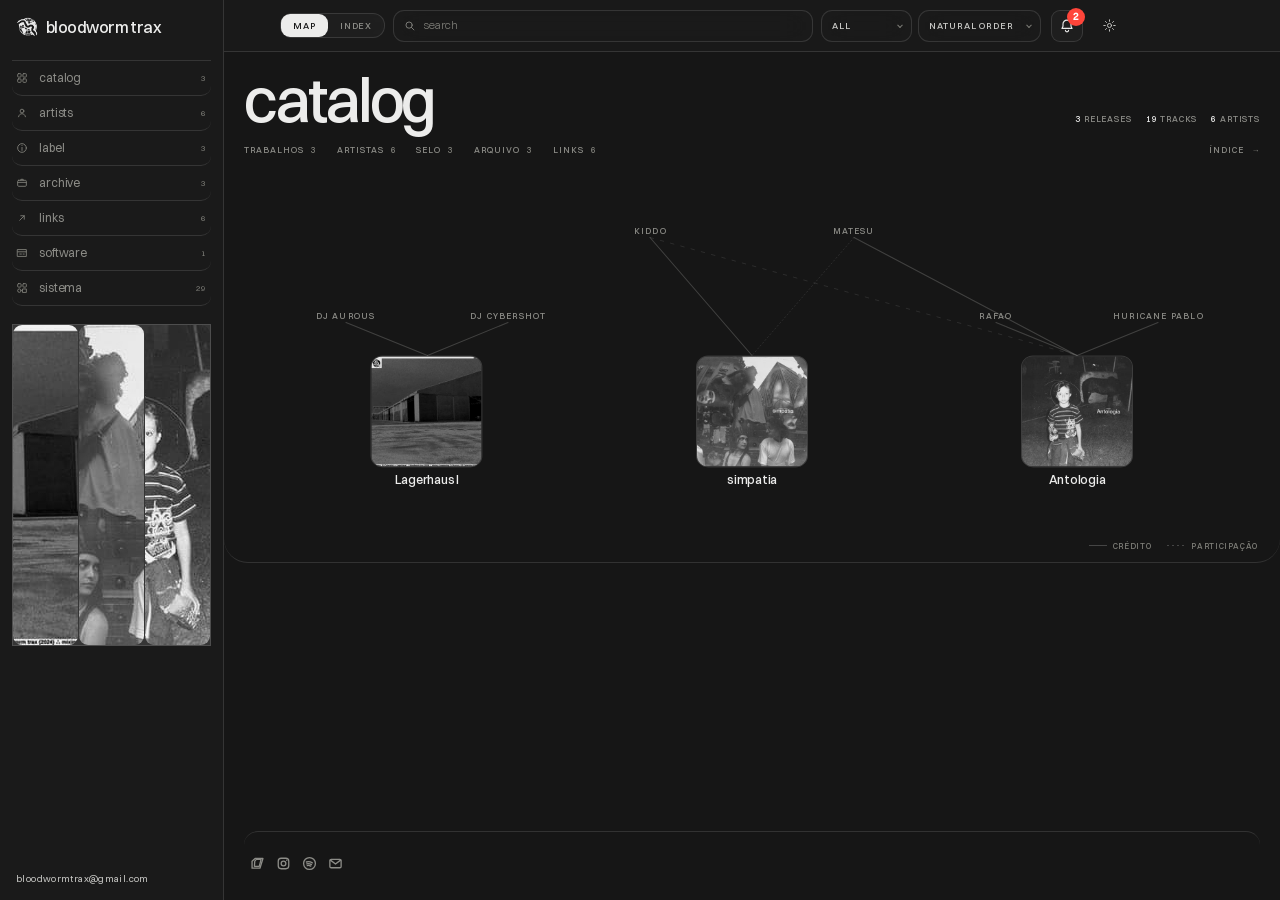
==== commit 66d6cdeb: "site: aba software, remove landing e menções redundantes" ====
--- a/index.html
+++ b/index.html
@@ -57,10 +57,10 @@
         <span class="nav-label">links</span>
         <span class="nav-count">6</span>
       </a>
-      <a href="opcoda.html" data-key="opcoda">
+      <a href="#/software" data-key="software">
         <svg class="nav-icon" viewBox="0 0 16 16" aria-hidden="true"><rect x="2.2" y="3.4" width="11.6" height="9.2"/><path d="M2.2 6.4h11.6"/><path d="M5 9.4h2.2M9.4 9.4h1.6"/></svg>
-        <span class="nav-label">opcoda</span>
-        <span class="nav-count">granular</span>
+        <span class="nav-label">software</span>
+        <span class="nav-count">1</span>
       </a>
       <a href="sistema.html" data-key="sistema">
         <svg class="nav-icon" viewBox="0 0 16 16" aria-hidden="true"><rect x="2.2" y="2.2" width="4.6" height="4.6" rx="1.1"/><rect x="9.2" y="2.2" width="4.6" height="4.6" rx="1.1"/><circle cx="4.5" cy="11.5" r="2.3"/><path d="M9.2 9.3h4.6v4.6H9.2z"/></svg>
@@ -129,7 +129,6 @@
         <div class="ru-bell__panel">
           <div class="ru-bell__head"><b>notifications</b><button type="button" class="ru-bell__clear">mark read</button></div>
           <div class="ru-bell__note"><span class="ru-bell__dot" style="background:var(--accent)"></span><p>bTx003 Antologia is now in the catalog.<br><small>now</small></p></div>
-          <div class="ru-bell__note"><span class="ru-bell__dot"></span><p>Opcoda 0.1.0 opened its early access list.<br><small>1 hour ago</small></p></div>
         </div>
       </div>
 
@@ -166,7 +165,6 @@
     </main>
 
     <footer class="site-foot">
-      <a class="foot-synth" href="opcoda.html">Opcoda <span>· granular synthesizer</span></a>
       <nav class="foot-links" aria-label="label links">
         <a href="https://bloodwormtrax.bandcamp.com" target="_blank" rel="noopener" aria-label="bandcamp" title="bandcamp">
           <svg class="ico" viewBox="0 0 16 16" aria-hidden="true"><path d="M2.2 5.5 5.4 2.6h8.4L10.6 13H2.2z"/><path d="M5.1 5.5 6.7 3.6h5.1L9.9 11H4.7z"/></svg>
@@ -231,46 +229,6 @@
   </div>
 </div>
 
-<section class="intro" id="intro" aria-label="catalog entry">
-  <div class="intro-card" id="introCard" tabindex="-1" role="dialog" aria-modal="true" aria-label="catalog entry">
-    <div class="intro-main">
-      <div class="intro-brand">
-        <img class="intro-mark" src="assets/mark.png" alt="" width="145" height="133">
-        <span>bloodworm trax</span>
-      </div>
-
-      <div class="intro-copy">
-        <p class="intro-title">catalog</p>
-        <p class="intro-sub">3 releases · 19 tracks · 6 artists</p>
-      </div>
-
-      <div class="intro-actions" id="introActions">
-        <button type="button" class="btn-primary" id="introOpen">open catalog</button>
-        <button type="button" class="btn-text" id="introSkip">skip</button>
-      </div>
-
-      <div class="intro-progress" id="introProgress" hidden>
-        <div class="bar"><span id="introBar"></span></div>
-        <div class="progress-meta">
-          <span id="introStatus">loading catalog</span>
-          <span id="introPct">0%</span>
-        </div>
-      </div>
-
-      <div class="intro-foot">
-        <a href="mailto:bloodwormtrax@gmail.com">bloodwormtrax@gmail.com</a>
-      </div>
-    </div>
-
-    <div class="intro-visual" aria-hidden="true">
-      <div class="intro-covers">
-        <img src="assets/covers/btx001.jpg" alt="" width="1000" height="1000" decoding="async">
-        <img src="assets/covers/btx002.jpg" alt="" width="1000" height="1000" decoding="async">
-        <img src="assets/covers/btx003.jpg" alt="" width="1000" height="1000" decoding="async">
-      </div>
-    </div>
-  </div>
-</section>
 
 <noscript>
   <div class="noscript">
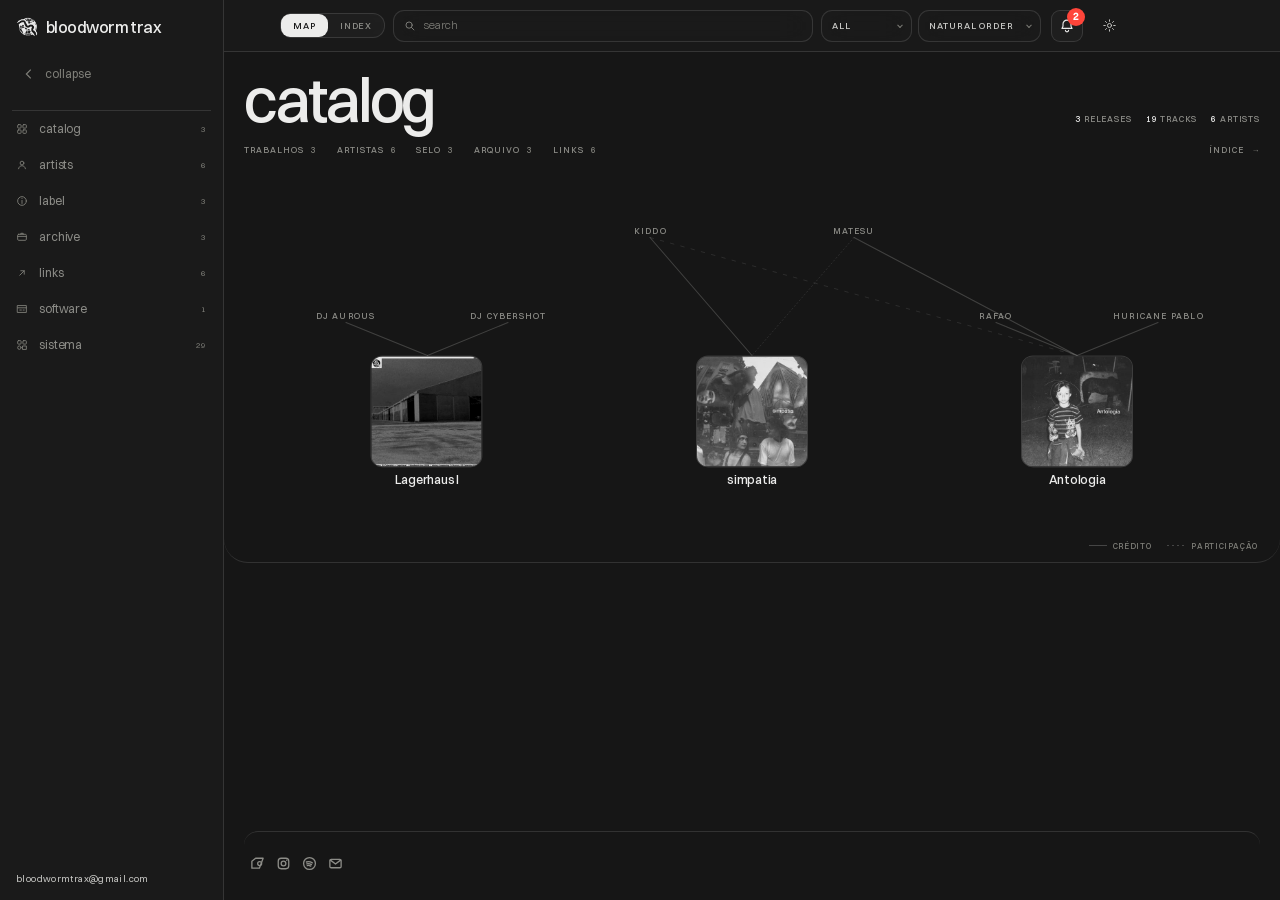
==== commit a57ee01d: "site: sidebar colapsavel, icone bandcamp, modal e limpeza" ====
--- a/index.html
+++ b/index.html
@@ -31,6 +31,11 @@
       <span class="brand-word">bloodworm trax</span>
     </a>
 
+    <button type="button" class="side-collapse" id="sideCollapse" aria-label="collapse sidebar" aria-expanded="true">
+      <svg viewBox="0 0 16 16" aria-hidden="true"><path d="M10 3 5 8l5 5"/></svg>
+      <span>collapse</span>
+    </button>
+
     <nav class="side-nav" aria-label="catalog sections">
       <a href="#/catalogo" data-key="catalogo">
         <svg class="nav-icon" viewBox="0 0 16 16" aria-hidden="true"><rect x="2.2" y="2.2" width="4.6" height="4.6" rx="1.1"/><rect x="9.2" y="2.2" width="4.6" height="4.6" rx="1.1"/><rect x="2.2" y="9.2" width="4.6" height="4.6" rx="1.1"/><rect x="9.2" y="9.2" width="4.6" height="4.6" rx="1.1"/></svg>
@@ -69,11 +74,6 @@
       </a>
     </nav>
 
-    <div class="side-covers" aria-label="releases">
-      <a href="#/catalogo/2024/btx001-lagerhaus-i" aria-label="bTx001 Lagerhaus I"><img src="assets/thumbs/btx001.jpg" alt="" width="320" height="320" decoding="async" loading="lazy"></a>
-      <a href="#/catalogo/2026/btx002-simpatia" aria-label="bTx002 simpatia"><img src="assets/thumbs/btx002.jpg" alt="" width="320" height="320" decoding="async" loading="lazy"></a>
-      <a href="#/catalogo/2026/btx003-antologia" aria-label="bTx003 Antologia"><img src="assets/thumbs/btx003.jpg" alt="" width="320" height="320" decoding="async" loading="lazy"></a>
-    </div>
 
     <div class="side-foot">
       <a href="mailto:bloodwormtrax@gmail.com">bloodwormtrax@gmail.com</a>
@@ -167,7 +167,7 @@
     <footer class="site-foot">
       <nav class="foot-links" aria-label="label links">
         <a href="https://bloodwormtrax.bandcamp.com" target="_blank" rel="noopener" aria-label="bandcamp" title="bandcamp">
-          <svg class="ico" viewBox="0 0 16 16" aria-hidden="true"><path d="M2.2 5.5 5.4 2.6h8.4L10.6 13H2.2z"/><path d="M5.1 5.5 6.7 3.6h5.1L9.9 11H4.7z"/></svg>
+          <svg class="ico" viewBox="0 0 16 16" aria-hidden="true"><path d="M2 5.6 6 2.4h8L10 13H2z"/><circle cx="10.3" cy="8.1" r="2.1"/></svg>
         </a>
         <a href="https://instagram.com/bloodwormtrax" target="_blank" rel="noopener" aria-label="instagram" title="instagram">
           <svg class="ico" viewBox="0 0 16 16" aria-hidden="true"><rect x="2.4" y="2.4" width="11.2" height="11.2" rx="3.1"/><circle cx="8" cy="8" r="2.5"/><circle cx="11.5" cy="4.5" r=".75" fill="currentColor" stroke="none"/></svg>
--- a/css/style.css
+++ b/css/style.css
@@ -364,6 +364,25 @@
   color: var(--ink);
 }
 
+.side-collapse {
+  display: flex;
+  align-items: center;
+  gap: 9px;
+  margin-top: 18px;
+  padding: 7px 10px;
+  width: 100%;
+  border: 0;
+  border-radius: 10px;
+  background: transparent;
+  color: var(--faint);
+  font: inherit;
+  font-size: 12px;
+  cursor: pointer;
+}
+.side-collapse:hover { background: var(--surface-2); color: var(--ink); }
+.side-collapse svg { width: 14px; height: 14px; fill: none; stroke: currentColor; stroke-width: 1.4; transition: transform .2s var(--ease); }
+.nav-collapsed .side-collapse svg { transform: rotate(180deg); }
+
 .side-nav {
   display: flex;
   flex-direction: column;
@@ -407,35 +426,6 @@
   letter-spacing: 0.06em;
   color: var(--faint);
   font-variant-numeric: tabular-nums;
-}
-
-.side-covers {
-  display: grid;
-  grid-template-columns: repeat(3, 1fr);
-  gap: 8px;
-  margin-top: 22px;
-  padding: 0 9px;
-}
-.side-covers a {
-  display: block;
-  border-radius: 9px;
-  overflow: hidden;
-  box-shadow: var(--shadow-s);
-  transition: transform 0.35s var(--ease), box-shadow 0.35s var(--ease);
-}
-.side-covers img {
-  width: 100%;
-  aspect-ratio: 1;
-  object-fit: cover;
-  transition: transform 0.5s var(--ease), filter 0.5s var(--ease);
-  filter: grayscale(1) contrast(1.06) brightness(0.9);
-}
-.side-covers a:hover { transform: translateY(-2px); box-shadow: var(--shadow-m); }
-.side-covers a:hover img { transform: scale(1.035); }
-
-@media (hover: hover) and (pointer: fine) {
-  .side-covers a:hover img,
-  .side-covers a:focus-visible img { filter: grayscale(0) contrast(1) brightness(1); }
 }
 
 .side-foot {
@@ -2436,8 +2426,7 @@
 .side-nav a {
   grid-template-columns: 15px minmax(0, 1fr) auto;
   gap: 8px;
-  padding: 8px 4px;
-  border-bottom: 1px solid var(--line);
+  padding: 9px 4px;
   font-size: 12px;
   font-weight: 400;
   letter-spacing: -0.01em;
@@ -2473,18 +2462,7 @@
   font-weight: 400;
 }
 
-.side-covers {
-  gap: 1px;
-  margin-top: 18px;
-  padding: 0;
-  border: 1px solid var(--line);
-  background: var(--line);
-}
-.side-covers a { transition: none; }
-.side-covers img {
-  filter: grayscale(1) contrast(1.02) brightness(0.95);
-}
-.side-covers a:hover img { filter: grayscale(0) contrast(1) brightness(1); }
+
 
 .side-foot {
   padding: 14px 4px 0;
@@ -3083,3 +3061,17 @@
   outline: 2px solid var(--ru-accent, var(--accent));
   outline-offset: 1px;
 }
+
+
+/* sidebar collapse */
+.sidebar { transition: width .25s var(--ease), padding .25s var(--ease), transform .4s var(--ease); }
+.main { transition: margin-left .25s var(--ease); }
+@media (min-width: 861px) {
+  .nav-collapsed .sidebar { width: 0; padding-left: 0; padding-right: 0; overflow: hidden; }
+  .nav-collapsed .main { margin-left: 0; }
+  .nav-collapsed .side-collapse {
+    position: fixed; top: 18px; left: 14px; z-index: 60;
+    width: auto; background: var(--glass); padding: 8px 10px;
+  }
+  .nav-collapsed .side-collapse span { display: none; }
+}
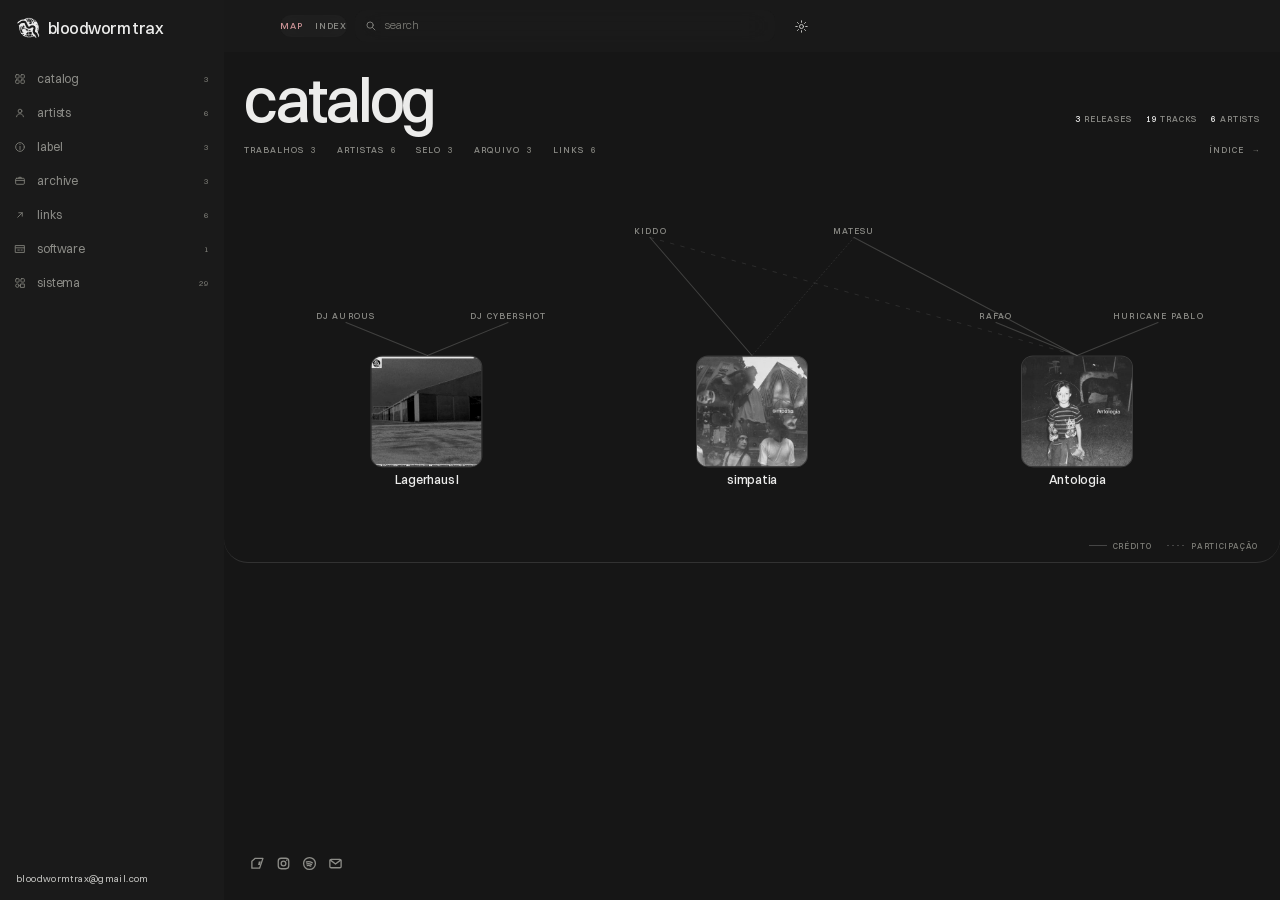
==== commit 389e54c5: "site: logo colapsa sidebar, header minimo e layout solto" ====
--- a/index.html
+++ b/index.html
@@ -10,13 +10,13 @@
   <meta property="og:description" content="Independent label from Vale do Paraíba, SP. Catalog, artists, label, archive and links.">
   <meta property="og:type" content="website">
   <meta property="og:image" content="assets/covers/btx003.jpg">
-  <link rel="icon" href="data:image/svg+xml,%3Csvg xmlns='http://www.w3.org/2000/svg' viewBox='0 0 32 32'%3E%3Crect width='32' height='32' rx='7' fill='%230a0a0a'/%3E%3Ccircle cx='16' cy='16' r='7' fill='%23f3f3f0'/%3E%3C/svg%3E">
-
-  <link rel="preload" href="assets/fonts/switzer-300.woff2" as="font" type="font/woff2" crossorigin>
-  <link rel="preload" href="assets/fonts/switzer-400.woff2" as="font" type="font/woff2" crossorigin>
-  <link rel="preload" href="assets/fonts/switzer-500.woff2" as="font" type="font/woff2" crossorigin>
-  <link rel="stylesheet" href="css/style.css">
-  <link rel="stylesheet" href="css/rare.css">
+  <link rel="icon" href="data:image/svg+xml,%3Csvg xmlns='http://www.w3.org/2000/svg' viewBox='0 0 32 32'%3E%3Crect width='32' height='32' rx='7' fill='%230a0a0a'/%3E%3Ccircle cx='16' cy='16' r='7' fill='%23f3f3f0'/%3E%3C/svg%3E?v=20261124b">
+
+  <link rel="preload" href="assets/fonts/switzer-300.woff2?v=20261124b" as="font" type="font/woff2" crossorigin>
+  <link rel="preload" href="assets/fonts/switzer-400.woff2?v=20261124b" as="font" type="font/woff2" crossorigin>
+  <link rel="preload" href="assets/fonts/switzer-500.woff2?v=20261124b" as="font" type="font/woff2" crossorigin>
+  <link rel="stylesheet" href="css/style.css?v=20261124b">
+  <link rel="stylesheet" href="css/rare.css?v=20261124b">
   <noscript><style>.app, .intro, .scrim, .settings, .detail-overlay { display: none !important; }</style></noscript>
 </head>
 <body>
@@ -26,15 +26,11 @@
 <div class="app" id="app">
 
   <aside class="sidebar" id="sidebar" aria-label="bloodworm trax">
-    <a class="brand" href="#/" aria-label="bloodworm trax, home">
+    <a class="brand" href="#/" aria-label="bloodworm trax, home" aria-expanded="true" role="button">
       <img class="brand-mark" src="assets/mark.png" alt="" width="145" height="133">
       <span class="brand-word">bloodworm trax</span>
     </a>
 
-    <button type="button" class="side-collapse" id="sideCollapse" aria-label="collapse sidebar" aria-expanded="true">
-      <svg viewBox="0 0 16 16" aria-hidden="true"><path d="M10 3 5 8l5 5"/></svg>
-      <span>collapse</span>
-    </button>
 
     <nav class="side-nav" aria-label="catalog sections">
       <a href="#/catalogo" data-key="catalogo">
@@ -97,40 +93,7 @@
         <button type="button" class="search-clear" id="searchClear" aria-label="clear search" hidden>×</button>
       </div>
 
-      <div class="topbar-selects">
-        <label class="select-wrap">
-          <span class="sr-only">filter</span>
-          <select id="filterSelect">
-            <option value="all">all</option>
-            <option value="releases">releases</option>
-            <option value="artists">artists</option>
-            <option value="pages">pages</option>
-            <option value="links">links</option>
-          </select>
-        </label>
-        <label class="select-wrap">
-          <span class="sr-only">sort</span>
-          <select id="sortSelect">
-            <option value="natural">natural order</option>
-            <option value="az">a–z</option>
-            <option value="recent">recent</option>
-          </select>
-        </label>
-      </div>
-
-      <div class="ru-bell topbar-bell" data-ru="bell">
-        <button type="button" class="ru-bell__btn" aria-label="catalog notifications" aria-expanded="false">
-          <svg viewBox="0 0 20 20" fill="none" aria-hidden="true">
-            <path d="M10 2.6a5 5 0 00-5 5v2.6L3.7 13h12.6L15 10.2V7.6a5 5 0 00-5-5z" stroke="currentColor" stroke-width="1.4" stroke-linejoin="round"/>
-            <path class="ru-bell__clap" d="M8 15.4a2 2 0 004 0" stroke="currentColor" stroke-width="1.4" stroke-linecap="round"/>
-          </svg>
-          <span class="ru-bell__badge">2</span>
-        </button>
-        <div class="ru-bell__panel">
-          <div class="ru-bell__head"><b>notifications</b><button type="button" class="ru-bell__clear">mark read</button></div>
-          <div class="ru-bell__note"><span class="ru-bell__dot" style="background:var(--accent)"></span><p>bTx003 Antologia is now in the catalog.<br><small>now</small></p></div>
-        </div>
-      </div>
+
 
       <button type="button" class="icon-btn settings-btn" id="settingsBtn" aria-haspopup="dialog" aria-controls="settings" aria-label="settings">
         <svg viewBox="0 0 20 20" aria-hidden="true"><circle cx="10" cy="10" r="2.7"/><path d="M10 2.4v2M10 15.6v2M17.6 10h-2M4.4 10h-2M15.4 4.6l-1.4 1.4M6 14l-1.4 1.4M15.4 15.4 14 14M6 6 4.6 4.6"/></svg>
@@ -167,7 +130,7 @@
     <footer class="site-foot">
       <nav class="foot-links" aria-label="label links">
         <a href="https://bloodwormtrax.bandcamp.com" target="_blank" rel="noopener" aria-label="bandcamp" title="bandcamp">
-          <svg class="ico" viewBox="0 0 16 16" aria-hidden="true"><path d="M2 5.6 6 2.4h8L10 13H2z"/><circle cx="10.3" cy="8.1" r="2.1"/></svg>
+          <svg class="ico" viewBox="0 0 16 16" aria-hidden="true"><path d="M2 5.5 5.6 2.5h8.2L10.2 13H2z"/><path d="M9.4 5.9h2.1l-.8 3.6H8.6z" fill="currentColor" stroke="none"/></svg>
         </a>
         <a href="https://instagram.com/bloodwormtrax" target="_blank" rel="noopener" aria-label="instagram" title="instagram">
           <svg class="ico" viewBox="0 0 16 16" aria-hidden="true"><rect x="2.4" y="2.4" width="11.2" height="11.2" rx="3.1"/><circle cx="8" cy="8" r="2.5"/><circle cx="11.5" cy="4.5" r=".75" fill="currentColor" stroke="none"/></svg>
@@ -243,10 +206,10 @@
   </div>
 </noscript>
 
-<script src="js/data.js"></script>
-<script src="js/graph.js"></script>
-<script src="js/ui-core.js"></script>
-<script src="js/app.js"></script>
-<script src="js/fx.js"></script>
+<script src="js/data.js?v=20261124b"></script>
+<script src="js/graph.js?v=20261124b"></script>
+<script src="js/ui-core.js?v=20261124b"></script>
+<script src="js/app.js?v=20261124b"></script>
+<script src="js/fx.js?v=20261124b"></script>
 </body>
 </html>
--- a/css/style.css
+++ b/css/style.css
@@ -364,25 +364,6 @@
   color: var(--ink);
 }
 
-.side-collapse {
-  display: flex;
-  align-items: center;
-  gap: 9px;
-  margin-top: 18px;
-  padding: 7px 10px;
-  width: 100%;
-  border: 0;
-  border-radius: 10px;
-  background: transparent;
-  color: var(--faint);
-  font: inherit;
-  font-size: 12px;
-  cursor: pointer;
-}
-.side-collapse:hover { background: var(--surface-2); color: var(--ink); }
-.side-collapse svg { width: 14px; height: 14px; fill: none; stroke: currentColor; stroke-width: 1.4; transition: transform .2s var(--ease); }
-.nav-collapsed .side-collapse svg { transform: rotate(180deg); }
-
 .side-nav {
   display: flex;
   flex-direction: column;
@@ -546,45 +527,6 @@
   transition: background 0.2s var(--ease), color 0.2s var(--ease);
 }
 .search-clear:hover { background: var(--surface-2); color: var(--ink); }
-
-.topbar-selects {
-  display: flex;
-  gap: 6px;
-  flex: 0 0 auto;
-}
-.select-wrap { position: relative; display: inline-flex; }
-.select-wrap::after {
-  content: "";
-  position: absolute;
-  right: 12px;
-  top: 50%;
-  width: 5px;
-  height: 5px;
-  border-right: 1.4px solid var(--faint);
-  border-bottom: 1.4px solid var(--faint);
-  transform: translateY(-68%) rotate(45deg);
-  pointer-events: none;
-}
-.select-wrap select {
-  appearance: none;
-  -webkit-appearance: none;
-  height: 34px;
-  max-width: 168px;
-  border: 0;
-  border-radius: 10px;
-  background: var(--surface-2);
-  padding: 0 28px 0 11px;
-  font-size: 11px;
-  font-weight: 500;
-  letter-spacing: 0.02em;
-  color: var(--ink-2);
-  cursor: pointer;
-  transition: background 0.2s var(--ease), box-shadow 0.2s var(--ease);
-}
-.select-wrap select:hover {
-  background: var(--surface);
-  box-shadow: var(--shadow-s);
-}
 
 .icon-btn {
   width: 34px;
@@ -2166,10 +2108,7 @@
   .view-switch { order: 2; }
   .settings-btn { order: 3; margin-left: auto; }
   .search-field { order: 4; flex: 1 1 100%; max-width: none; }
-  .topbar-selects { order: 5; flex: 1 1 100%; }
-  .topbar-selects .select-wrap { flex: 1; }
-  .topbar-selects select { width: 100%; max-width: none; }
-
+  
   .hero {
     margin: 8px 16px 0;
     padding: 22px 18px 6px;
@@ -2217,10 +2156,7 @@
 
 @media (min-width: 641px) and (max-width: 900px) {
   .search-field { flex: 1 1 220px; }
-  .topbar-selects { flex: 0 1 auto; }
-  .topbar-selects .select-wrap { flex: 0 1 auto; }
-  .topbar-selects select { width: auto; max-width: 150px; }
-}
+  }
 
 @media (pointer: coarse) {
   .icon-btn { width: 40px; height: 40px; }
@@ -2512,19 +2448,6 @@
 .search-field svg { width: 12px; height: 12px; }
 .search-clear { font-size: 13px; }
 
-.select-wrap select {
-  height: 32px;
-  max-width: 150px;
-  padding: 0 26px 0 10px;
-  background: transparent;
-  border: 1px solid var(--line);
-  font-size: 9px;
-  font-weight: 500;
-  letter-spacing: 0.1em;
-  text-transform: uppercase;
-}
-.select-wrap select:hover { background: transparent; border-color: var(--line-2); }
-.select-wrap::after { right: 10px; width: 4px; height: 4px; }
 
 .icon-btn { width: 32px; height: 32px; }
 .icon-btn:hover { background: var(--surface-2); }
@@ -2658,7 +2581,7 @@
 
 .detail-col .detail { padding: 10px 14px 18px; }
 .detail-grid { grid-template-columns: 116px minmax(0, 1fr); gap: 14px; }
-.detail-cover { border: 1px solid var(--line); }
+.detail-cover { border: 0; }
 .detail-title {
   font-family: var(--font-sans);
   font-size: 30px;
@@ -2669,25 +2592,22 @@
 .detail-artist { font-size: 12px; }
 .detail-date { font-size: 9px; letter-spacing: 0.08em; }
 .detail-body { margin-top: 14px; font-size: 12.5px; line-height: 1.55; }
-.detail-note { padding: 8px 10px; border: 1px solid var(--line); background: var(--tint); font-size: 10.5px; }
 .detail-text { font-size: 12.5px; line-height: 1.55; }
 .detail-text + .detail-text { margin-top: 8px; }
-.embed-load { min-height: 52px; background: transparent; border: 1px solid var(--line); font-size: 9px; }
-.embed-slot iframe { border: 1px solid var(--line); background: transparent; }
+.embed-load { min-height: 46px; background: var(--surface-2); border: 0; font-size: 10px; }
+.embed-slot iframe { border: 0; background: transparent; }
 .spec { margin-top: 14px; gap: 0; border-top: 1px solid var(--line); }
 .spec > div {
   grid-template-columns: 86px minmax(0, 1fr);
   gap: 10px;
-  padding: 5px 0;
-  border-bottom: 1px solid var(--line);
+  padding: 4px 0;
   font-size: 10.5px;
 }
 .spec dt { font-size: 8px; letter-spacing: 0.12em; padding-top: 2px; }
 .tracks { margin-top: 16px; }
 .tracks h4 { margin-bottom: 4px; font-size: 8px; letter-spacing: 0.13em; }
 .tracklist li {
-  padding: 5px 0;
-  border-bottom: 1px solid var(--line);
+  padding: 4px 0;
   font-size: 11.5px;
   grid-template-columns: 18px minmax(0, 1fr) 34px;
 }
@@ -2697,14 +2617,14 @@
 .lyrics summary { font-size: 8px; letter-spacing: 0.13em; }
 .lyrics pre { font-size: 11.5px; line-height: 1.6; font-weight: 400; }
 .detail-links { gap: 1px; margin-top: 14px; }
-.detail-links a { padding: 6px 8px; background: transparent; border: 1px solid var(--line); font-size: 9px; }
+.detail-links a { padding: 6px 8px; background: var(--surface-2); border: 0; font-size: 9px; }
 .detail-links a:hover { background: var(--surface-2); }
 .detail-foot { font-size: 8px; letter-spacing: 0.14em; }
 .related { gap: 1px; }
-.related button { padding: 6px 8px; background: transparent; border: 1px solid var(--line); font-size: 9px; }
+.related button { padding: 6px 8px; background: var(--surface-2); border: 0; font-size: 9px; }
 .related button:hover { background: var(--surface-2); }
-.audio-wrap { padding: 8px; background: transparent; border: 1px solid var(--line); }
-.guestbook-frame { border: 1px solid var(--line); background: transparent; }
+.audio-wrap { padding: 8px 0; background: transparent; border: 0; }
+.guestbook-frame { border: 0; background: transparent; }
 
 /* ---------- índice / busca ---------- */
 
@@ -2981,10 +2901,7 @@
 /* ---------- sistema de componentes no acervo ---------- */
 
 .topbar-bell { margin-left: 2px; }
-.topbar-bell .ru-bell__btn { width: 32px; height: 32px; border-radius: 9px; }
-.topbar-bell .ru-bell__btn svg { width: 16px; height: 16px; }
-.topbar-bell .ru-bell__panel { top: calc(100% + 8px); }
-.foot-credit {
+.topbar-bell .topbar-bell .topbar-bell .foot-credit {
   border-bottom: 1px solid var(--line);
   padding-bottom: 2px;
   color: var(--faint);
@@ -3010,13 +2927,6 @@
 .detail-overlay-panel,
 .settings,
 .ru-toast,
-.ru-bell__panel,
-.ru-family__bar,
-.ru-progress__list,
-.ru-gh__tip,
-.ru-search__panel {
-  box-shadow: 0 18px 44px -28px rgba(0, 0, 0, 0.55) !important;
-}
 
 .settings { box-shadow: -24px 0 60px -40px rgba(0, 0, 0, 0.5) !important; }
 
@@ -3027,16 +2937,6 @@
 .scrim,
 .detail-overlay-scrim,
 .ru-bounce--boxed,
-.ru-bell__btn,
-.ru-bell__panel,
-.ru-progress__btn,
-.ru-progress__list,
-.ru-family__trigger,
-.ru-family__bar,
-.ru-toast {
-  -webkit-backdrop-filter: none !important;
-  backdrop-filter: none !important;
-}
 
 .sidebar,
 .topbar,
@@ -3045,14 +2945,6 @@
 .scrim { background: rgba(0, 0, 0, 0.72) !important; }
 .detail-overlay-scrim { background: rgba(0, 0, 0, 0.78) !important; }
 
-.ru-bell__panel,
-.ru-family__bar,
-.ru-progress__list,
-.ru-toast,
-.ru-gh__tip,
-.ru-search__panel {
-  background: var(--ru-popover, var(--surface)) !important;
-}
 
 /* foco visível onde antes havia glow */
 .ru-otp__input:focus,
@@ -3063,15 +2955,32 @@
 }
 
 
-/* sidebar collapse */
+/* sidebar collapse: so a logo permanece */
 .sidebar { transition: width .25s var(--ease), padding .25s var(--ease), transform .4s var(--ease); }
 .main { transition: margin-left .25s var(--ease); }
+.nav-collapsed .sidebar .side-nav,
+.nav-collapsed .sidebar .side-foot { display: none; }
 @media (min-width: 861px) {
-  .nav-collapsed .sidebar { width: 0; padding-left: 0; padding-right: 0; overflow: hidden; }
-  .nav-collapsed .main { margin-left: 0; }
-  .nav-collapsed .side-collapse {
-    position: fixed; top: 18px; left: 14px; z-index: 60;
-    width: auto; background: var(--glass); padding: 8px 10px;
-  }
-  .nav-collapsed .side-collapse span { display: none; }
-}
+  .nav-collapsed .sidebar { width: 64px; padding: 22px 12px; }
+  .nav-collapsed .sidebar .brand-word { display: none; }
+  .nav-collapsed .main { margin-left: 64px; }
+}
+
+/* layout aberto: menos caixas, mais espaco */
+.sidebar { background: transparent; box-shadow: none; border-right: 0; }
+.side-nav { border-top: 0; margin-top: 22px; gap: 4px; }
+.side-nav a { background: transparent; box-shadow: none; border: 0; padding: 6px 2px; }
+.side-nav a:hover, .side-nav a.active { background: transparent; box-shadow: none; }
+.side-nav a.active .nav-label::before { display: none; }
+.side-nav a.active .nav-label { color: var(--accent); }
+.topbar { border-bottom: 0; background: transparent; }
+.segmented { background: transparent; border: 0; box-shadow: none; padding: 0; gap: 12px; }
+.segmented button { background: transparent; border: 0; box-shadow: none; padding: 4px 0; }
+.segmented button[aria-pressed="true"] { background: transparent; box-shadow: none; color: var(--accent); }
+.icon-btn { background: transparent; border: 0; box-shadow: none; }
+.icon-btn:hover { background: transparent; }
+.search-field { background: transparent; border: 0; box-shadow: none; }
+.site-foot { border-top: 0; background: transparent; }
+.site-foot nav a { background: transparent; border: 0; box-shadow: none; }
+.settings, .detail-overlay-panel { box-shadow: none; border: 1px solid var(--line); }
+.brand-mark { width: 24px; }
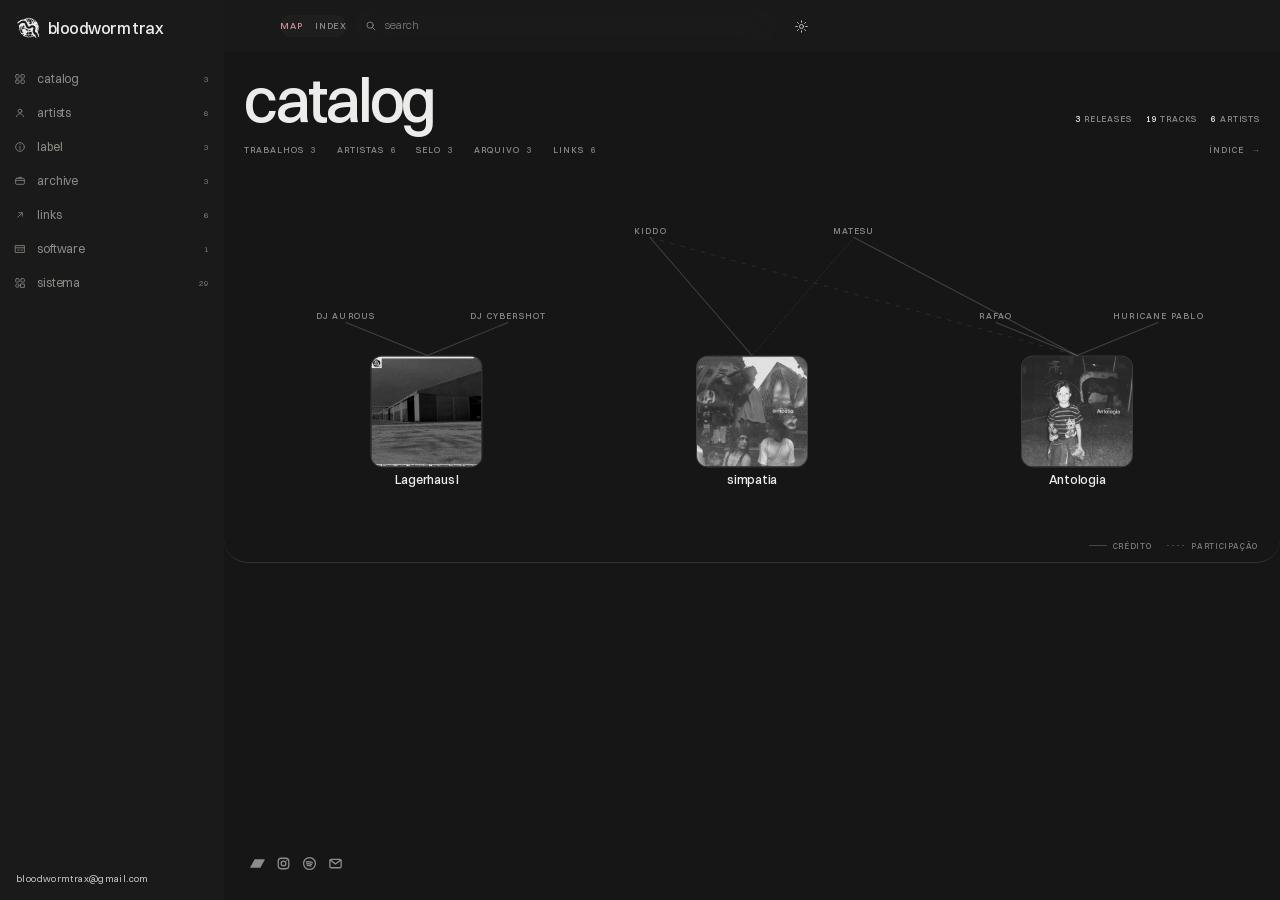
==== commit 3db94e98: "site: icone oficial do Bandcamp e clique da logo corrigido" ====
--- a/index.html
+++ b/index.html
@@ -26,11 +26,10 @@
 <div class="app" id="app">
 
   <aside class="sidebar" id="sidebar" aria-label="bloodworm trax">
-    <a class="brand" href="#/" aria-label="bloodworm trax, home" aria-expanded="true" role="button">
+    <a class="brand" href="#/" aria-label="collapse sidebar" aria-expanded="true" role="button">
       <img class="brand-mark" src="assets/mark.png" alt="" width="145" height="133">
       <span class="brand-word">bloodworm trax</span>
     </a>
-
 
     <nav class="side-nav" aria-label="catalog sections">
       <a href="#/catalogo" data-key="catalogo">
@@ -70,7 +69,6 @@
       </a>
     </nav>
 
-
     <div class="side-foot">
       <a href="mailto:bloodwormtrax@gmail.com">bloodwormtrax@gmail.com</a>
     </div>
@@ -92,8 +90,6 @@
         <input id="searchInput" type="search" placeholder="search" autocomplete="off" aria-label="search the catalog">
         <button type="button" class="search-clear" id="searchClear" aria-label="clear search" hidden>×</button>
       </div>
-
-
 
       <button type="button" class="icon-btn settings-btn" id="settingsBtn" aria-haspopup="dialog" aria-controls="settings" aria-label="settings">
         <svg viewBox="0 0 20 20" aria-hidden="true"><circle cx="10" cy="10" r="2.7"/><path d="M10 2.4v2M10 15.6v2M17.6 10h-2M4.4 10h-2M15.4 4.6l-1.4 1.4M6 14l-1.4 1.4M15.4 15.4 14 14M6 6 4.6 4.6"/></svg>
@@ -130,7 +126,7 @@
     <footer class="site-foot">
       <nav class="foot-links" aria-label="label links">
         <a href="https://bloodwormtrax.bandcamp.com" target="_blank" rel="noopener" aria-label="bandcamp" title="bandcamp">
-          <svg class="ico" viewBox="0 0 16 16" aria-hidden="true"><path d="M2 5.5 5.6 2.5h8.2L10.2 13H2z"/><path d="M9.4 5.9h2.1l-.8 3.6H8.6z" fill="currentColor" stroke="none"/></svg>
+          <svg class="ico" viewBox="0 0 24 24" aria-hidden="true"><path d="M0 18.75l7.437-13.5H24l-7.438 13.5H0z" fill="currentColor" stroke="none"/></svg>
         </a>
         <a href="https://instagram.com/bloodwormtrax" target="_blank" rel="noopener" aria-label="instagram" title="instagram">
           <svg class="ico" viewBox="0 0 16 16" aria-hidden="true"><rect x="2.4" y="2.4" width="11.2" height="11.2" rx="3.1"/><circle cx="8" cy="8" r="2.5"/><circle cx="11.5" cy="4.5" r=".75" fill="currentColor" stroke="none"/></svg>
@@ -191,7 +187,6 @@
     <div id="detailOverlayBody"></div>
   </div>
 </div>
-
 
 <noscript>
   <div class="noscript">
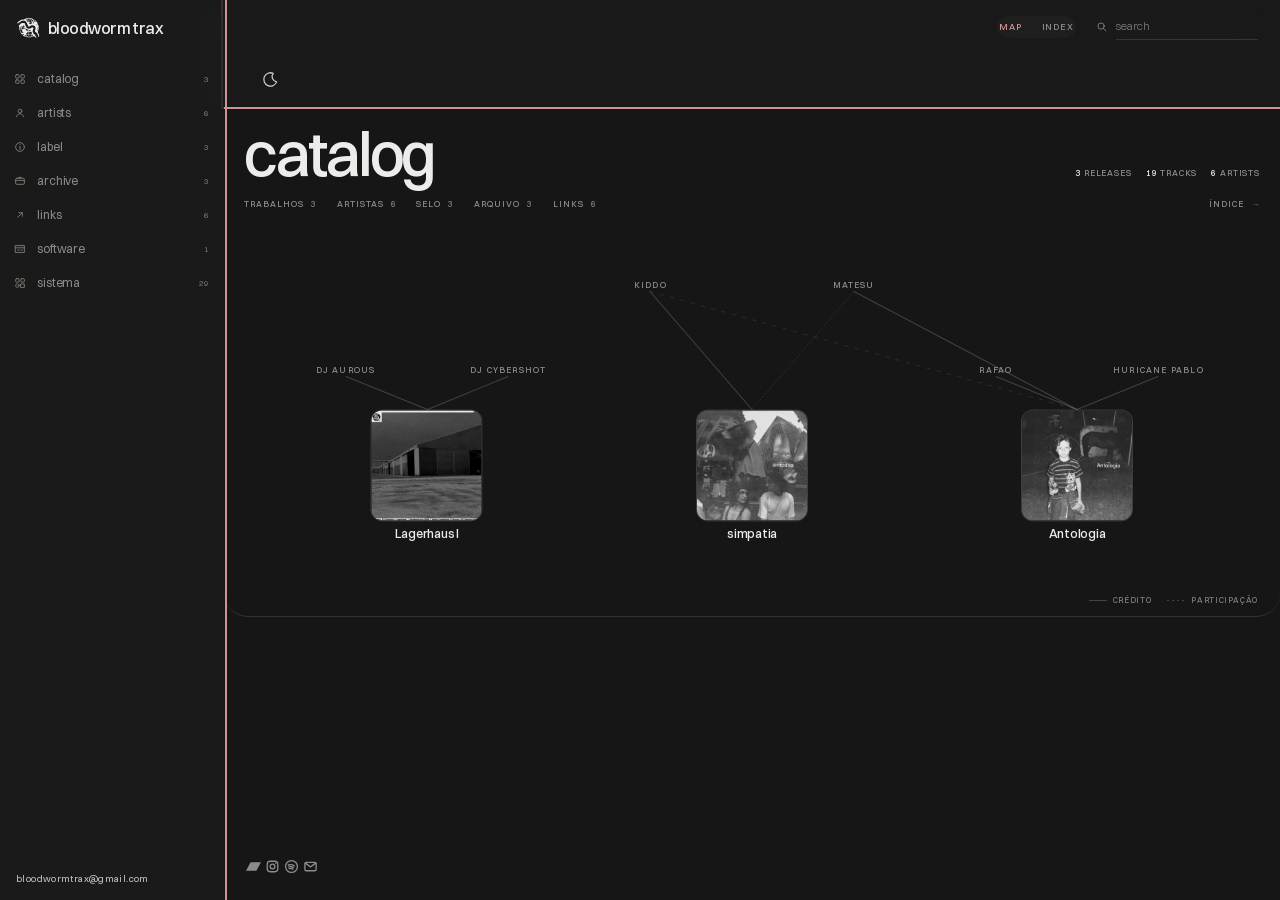
==== commit 98b74883: "site: tema no header, remove painel de settings e caixas" ====
--- a/index.html
+++ b/index.html
@@ -91,8 +91,8 @@
         <button type="button" class="search-clear" id="searchClear" aria-label="clear search" hidden>×</button>
       </div>
 
-      <button type="button" class="icon-btn settings-btn" id="settingsBtn" aria-haspopup="dialog" aria-controls="settings" aria-label="settings">
-        <svg viewBox="0 0 20 20" aria-hidden="true"><circle cx="10" cy="10" r="2.7"/><path d="M10 2.4v2M10 15.6v2M17.6 10h-2M4.4 10h-2M15.4 4.6l-1.4 1.4M6 14l-1.4 1.4M15.4 15.4 14 14M6 6 4.6 4.6"/></svg>
+      <button type="button" class="icon-btn theme-btn" id="themeBtn" aria-label="theme: mono">
+        <svg viewBox="0 0 20 20" aria-hidden="true"><path d="M13.5 2.6a7.4 7.4 0 1 0 3.9 9.5 6 6 0 0 1-3.9-9.5z"/></svg>
       </button>
     </header>
 
@@ -144,41 +144,6 @@
 
 <div class="scrim" id="scrim" hidden></div>
 
-<aside class="settings" id="settings" role="dialog" aria-modal="true" aria-label="settings" aria-hidden="true">
-  <header class="settings-head">
-    <h2>settings</h2>
-    <button type="button" class="icon-btn" id="settingsClose" aria-label="close settings">×</button>
-  </header>
-
-  <div class="setting">
-    <span class="setting-label">theme</span>
-    <div class="theme-options" id="themeOptions" role="group" aria-label="theme">
-      <button type="button" data-theme-option="mono" aria-pressed="true"><i class="sw mono"></i>mono</button>
-      <button type="button" data-theme-option="claro" aria-pressed="false"><i class="sw claro"></i>claro</button>
-      <button type="button" data-theme-option="vinho" aria-pressed="false"><i class="sw vinho"></i>vinho</button>
-    </div>
-  </div>
-
-  <div class="setting">
-    <span class="setting-label">layout</span>
-    <div class="segmented wide" role="group" aria-label="layout">
-      <button type="button" data-mode="map" aria-pressed="true">map</button>
-      <button type="button" data-mode="index" aria-pressed="false">index</button>
-    </div>
-  </div>
-
-  <div class="setting">
-    <label class="setting-label" for="grainRange">grain</label>
-    <div class="range-row">
-      <input id="grainRange" type="range" min="0" max="12" step="1" value="3">
-      <output id="grainOut" for="grainRange">3</output>
-    </div>
-  </div>
-
-  <p class="setting-note">Theme, layout and grain are stored in this browser.</p>
-
-  <button type="button" class="btn-soft reset-btn" id="resetSettings">restore defaults</button>
-</aside>
 
 <div class="detail-overlay" id="detailOverlay" hidden>
   <div class="detail-overlay-scrim" data-detail-close></div>
--- a/css/style.css
+++ b/css/style.css
@@ -337,8 +337,7 @@
 }
 
 @supports not ((backdrop-filter: blur(1px)) or (-webkit-backdrop-filter: blur(1px))) {
-  .sidebar, .topbar, .settings { background: var(--surface); }
-}
+  .sidebar, .topbar, }
 
 .brand {
   display: flex;
@@ -549,7 +548,6 @@
   stroke-linecap: round;
   stroke-linejoin: round;
 }
-.settings-btn { margin-left: 2px; }
 
 /* ---------- buttons ---------- */
 
@@ -1633,160 +1631,35 @@
 
 /* ---------- scrim / settings ---------- */
 
-.scrim {
-  position: fixed;
-  inset: 0;
-  z-index: 60;
-  background: rgba(15, 13, 11, 0.34);
-  -webkit-backdrop-filter: blur(8px);
-  backdrop-filter: blur(8px);
-  animation: fade-in 0.3s var(--ease) both;
-}
+
 @keyframes fade-in { from { opacity: 0; } to { opacity: 1; } }
 
-.settings {
-  position: fixed;
-  top: 0;
-  right: 0;
-  bottom: 0;
-  z-index: 70;
-  width: 356px;
-  max-width: 92vw;
-  display: flex;
-  flex-direction: column;
-  gap: 22px;
-  padding: 24px 22px max(24px, env(safe-area-inset-bottom));
-  border-radius: 22px 0 0 22px;
-  background: var(--glass);
-  -webkit-backdrop-filter: blur(32px) saturate(180%);
-  backdrop-filter: blur(32px) saturate(180%);
-  box-shadow: -40px 0 100px -60px rgba(15, 12, 10, 0.55);
-  transform: translateX(103%);
-  visibility: hidden;
-  transition: transform 0.5s var(--ease), visibility 0s linear 0.5s;
-  overflow-y: auto;
-}
-.settings.open {
-  transform: translateX(0);
-  visibility: visible;
-  transition: transform 0.5s var(--ease), visibility 0s;
-}
-
-.settings-head {
-  display: flex;
-  align-items: center;
-  justify-content: space-between;
-  gap: 12px;
-}
-.settings-head h2 {
-  font-family: var(--font-display);
-  font-size: 30px;
-  line-height: 1;
-  letter-spacing: -0.02em;
-}
-.settings-head .icon-btn { font-size: 18px; line-height: 1; }
-
-.setting {
-  display: flex;
-  flex-direction: column;
-  gap: 9px;
-}
-.setting-label {
-  font-size: 9px;
-  font-weight: 500;
-  letter-spacing: 0.16em;
-  text-transform: uppercase;
-  color: var(--muted);
-}
-
-.theme-options {
-  display: grid;
-  grid-template-columns: repeat(3, 1fr);
-  gap: 6px;
-}
-.theme-options button {
-  display: flex;
-  align-items: center;
-  justify-content: center;
-  gap: 6px;
-  padding: 9px 4px 8px;
-  border-radius: 10px;
-  background: var(--surface-2);
-  font-size: 11px;
-  font-weight: 500;
-  color: var(--ink-2);
-  transition: background 0.2s var(--ease), color 0.2s var(--ease), box-shadow 0.2s var(--ease);
-}
-.theme-options button:hover { background: var(--surface); color: var(--ink); }
-.theme-options button[aria-pressed="true"] {
-  background: var(--surface);
-  color: var(--ink);
-  box-shadow: var(--shadow-s);
-}
-.theme-options .sw {
-  width: 10px;
-  height: 10px;
-  border-radius: 50%;
-  flex: 0 0 auto;
-}
+
+
+
+
+
+
+
+
+
+
+
+
+
 .sw.mono { background: #0a0a0a; box-shadow: inset 0 0 0 2px #f3f3f0; }
 .sw.claro { background: #f2f2ef; box-shadow: inset 0 0 0 2px #161616; }
 .sw.vinho { background: #1b0e10; box-shadow: inset 0 0 0 2px #ff6b57; }
 
-.range-row {
-  display: flex;
-  align-items: center;
-  gap: 12px;
-}
-.range-row input[type="range"] {
-  flex: 1;
-  -webkit-appearance: none;
-  appearance: none;
-  height: 22px;
-  background: transparent;
-  cursor: pointer;
-}
-.range-row input[type="range"]::-webkit-slider-runnable-track {
-  height: 4px;
-  border-radius: 2px;
-  background: var(--surface-2);
-}
-.range-row input[type="range"]::-webkit-slider-thumb {
-  -webkit-appearance: none;
-  width: 16px;
-  height: 16px;
-  margin-top: -6px;
-  border-radius: 50%;
-  background: var(--surface);
-  box-shadow: 0 1px 3px rgba(20, 15, 10, 0.3), 0 0 0 0.5px rgba(20, 15, 10, 0.08);
-}
-.range-row input[type="range"]::-moz-range-track {
-  height: 4px;
-  border-radius: 2px;
-  background: var(--surface-2);
-}
-.range-row input[type="range"]::-moz-range-thumb {
-  width: 16px;
-  height: 16px;
-  border: 0;
-  border-radius: 50%;
-  background: var(--surface);
-  box-shadow: 0 1px 3px rgba(20, 15, 10, 0.3);
-}
-.range-row output {
-  width: 22px;
-  text-align: right;
-  font-size: 10.5px;
-  color: var(--muted);
-  font-variant-numeric: tabular-nums;
-}
-
-.setting-note {
-  font-size: 11px;
-  line-height: 1.5;
-  color: var(--muted);
-}
-.reset-btn { width: 100%; }
+
+
+
+
+
+
+
+
+
 
 /* ---------- detail overlay ---------- */
 
@@ -2106,8 +1979,7 @@
   }
   .nav-toggle { order: 1; }
   .view-switch { order: 2; }
-  .settings-btn { order: 3; margin-left: auto; }
-  .search-field { order: 4; flex: 1 1 100%; max-width: none; }
+    .search-field { order: 4; flex: 1 1 100%; max-width: none; }
   
   .hero {
     margin: 8px 16px 0;
@@ -2749,38 +2621,14 @@
 
 /* ---------- scrim / ajustes / overlay ---------- */
 
-.scrim { background: rgba(0, 0, 0, 0.72); }
-.settings {
-  gap: 18px;
-  padding: 18px 16px;
-  background: var(--paper);
-  border-left: 1px solid var(--line);
-}
-.settings-head h2 {
-  font-family: var(--font-sans);
-  font-size: 22px;
-  font-weight: 500;
-  letter-spacing: -0.04em;
-}
-.setting { gap: 7px; }
-.setting-label { font-size: 8px; letter-spacing: 0.14em; }
-.theme-options { gap: 1px; }
-.theme-options button {
-  background: transparent;
-  border: 1px solid var(--line);
-  font-size: 9px;
-  font-weight: 500;
-  letter-spacing: 0.08em;
-  text-transform: uppercase;
-}
-.theme-options button[aria-pressed="true"] { background: var(--surface-2); color: var(--ink); }
-.theme-options .sw { width: 8px; height: 8px; border: 1px solid var(--line-2); }
+
+
+
 .sw.mono, .sw.claro, .sw.vinho { box-shadow: none !important; }
-.range-row input[type="range"]::-webkit-slider-runnable-track { height: 2px; background: var(--line-2); }
-.range-row input[type="range"]::-webkit-slider-thumb { width: 10px; height: 10px; margin-top: -4px; background: var(--ink); }
-.range-row input[type="range"]::-moz-range-track { height: 2px; background: var(--line-2); }
-.range-row input[type="range"]::-moz-range-thumb { width: 10px; height: 10px; background: var(--ink); }
-.setting-note { font-size: 10px; line-height: 1.5; }
+
+
+
+
 
 .detail-overlay-scrim { background: rgba(0, 0, 0, 0.78); }
 .detail-overlay-panel {
@@ -2925,25 +2773,13 @@
 
 /* sombras funcionais: apenas overlays e popovers */
 .detail-overlay-panel,
-.settings,
 .ru-toast,
 
-.settings { box-shadow: -24px 0 60px -40px rgba(0, 0, 0, 0.5) !important; }
 
 /* vidro só em overlays; superfícies sólidas no resto */
 .sidebar,
 .topbar,
-.settings,
-.scrim,
-.detail-overlay-scrim,
-.ru-bounce--boxed,
-
-.sidebar,
-.topbar,
-.settings { background: var(--paper) !important; }
-
-.scrim { background: rgba(0, 0, 0, 0.72) !important; }
-.detail-overlay-scrim { background: rgba(0, 0, 0, 0.78) !important; }
+
 
 
 /* foco visível onde antes havia glow */
@@ -2954,17 +2790,6 @@
   outline-offset: 1px;
 }
 
-
-/* sidebar collapse: so a logo permanece */
-.sidebar { transition: width .25s var(--ease), padding .25s var(--ease), transform .4s var(--ease); }
-.main { transition: margin-left .25s var(--ease); }
-.nav-collapsed .sidebar .side-nav,
-.nav-collapsed .sidebar .side-foot { display: none; }
-@media (min-width: 861px) {
-  .nav-collapsed .sidebar { width: 64px; padding: 22px 12px; }
-  .nav-collapsed .sidebar .brand-word { display: none; }
-  .nav-collapsed .main { margin-left: 64px; }
-}
 
 /* layout aberto: menos caixas, mais espaco */
 .sidebar { background: transparent; box-shadow: none; border-right: 0; }
@@ -2982,5 +2807,70 @@
 .search-field { background: transparent; border: 0; box-shadow: none; }
 .site-foot { border-top: 0; background: transparent; }
 .site-foot nav a { background: transparent; border: 0; box-shadow: none; }
-.settings, .detail-overlay-panel { box-shadow: none; border: 1px solid var(--line); }
 .brand-mark { width: 24px; }
+
+/* header em grid */
+.topbar {
+  display: grid;
+  grid-template-columns: 40px minmax(0, 1fr) auto;
+  align-items: center;
+  justify-items: center;
+  gap: 20px;
+  padding: 10px 22px;
+}
+.topbar .nav-toggle { justify-self: start; }
+.topbar .search-field { justify-self: center; width: min(100%, 460px); max-width: 460px; }
+.topbar .view-switch { justify-self: end; }
+
+/* logo: na sidebar quando aberta, no header quando colapsada */
+.brand { justify-self: center; }
+.nav-collapsed .sidebar { width: 0; padding: 0; overflow: visible; border-right: 0; }
+.nav-collapsed .sidebar .side-nav,
+.nav-collapsed .sidebar .side-foot { display: none; }
+.nav-collapsed .sidebar .brand {
+  position: fixed;
+  top: 8px;
+  left: 22px;
+  z-index: 50;
+  padding: 4px;
+}
+.nav-collapsed .sidebar .brand-word { display: none; }
+.nav-collapsed .sidebar .brand-mark { width: 26px; }
+.nav-collapsed .main { margin-left: 0; }
+
+/* texto solto, sem caixas */
+.node, .row-item, .col-head, .site-foot nav a,
+.segmented, .segmented button, .search-field,
+.icon-btn, .brand, .side-nav a {
+  background: transparent;
+  border: 0;
+  box-shadow: none;
+  border-radius: 0;
+}
+.node { padding: 9px 2px; }
+.row-item { padding: 8px 2px; }
+.col-head { padding: 10px 2px; border-bottom: 0; }
+.site-foot nav a { width: auto; height: auto; padding: 2px; }
+.segmented { gap: 16px; }
+.segmented button { padding: 4px 2px; }
+.search-field { height: auto; padding: 4px 0; gap: 8px; }
+.search-input, #searchInput {
+  background: transparent;
+  border: 0;
+  border-bottom: 1px solid var(--line);
+  padding: 4px 0;
+}
+.brand:hover, .side-nav a:hover, .row-item:hover,
+.site-foot nav a:hover { background: transparent; }
+
+/* tema no header, sem painel */
+.theme-btn { margin-left: auto; }
+.theme-btn svg { width: 18px; height: 18px; fill: none; stroke: currentColor; stroke-width: 1.4; }
+
+/* texto solto em artists, index e listas */
+.block-head, .col-head { background: transparent; border: 0; box-shadow: none; border-radius: 0; padding: 10px 2px; }
+.block-head h2, .col-head h2 { font-weight: 500; }
+.node, .row-item, .search-result { background: transparent; border: 0; box-shadow: none; border-radius: 0; padding: 8px 2px; }
+.node:hover, .row-item:hover, .search-result:hover { background: transparent; }
+.node .node-icon, .row-icon, .row-arrow { opacity: 0; }
+.node:hover .node-icon, .row-item:hover .row-icon, .row-item:hover .row-arrow { opacity: 1; }
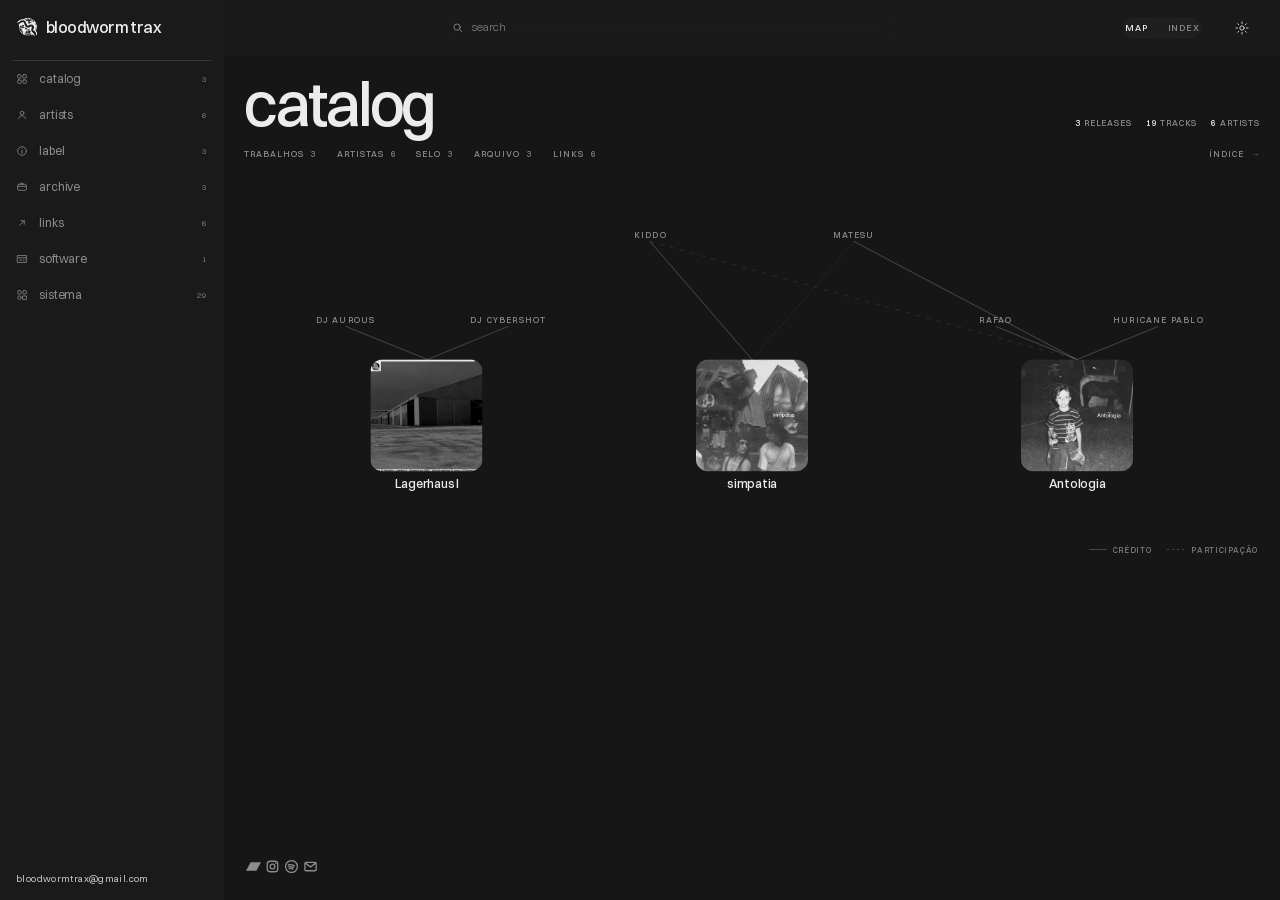
==== commit de620820: "site: corrige outline, tema no header e remove caixas" ====
--- a/index.html
+++ b/index.html
@@ -10,14 +10,14 @@
   <meta property="og:description" content="Independent label from Vale do Paraíba, SP. Catalog, artists, label, archive and links.">
   <meta property="og:type" content="website">
   <meta property="og:image" content="assets/covers/btx003.jpg">
-  <link rel="icon" href="data:image/svg+xml,%3Csvg xmlns='http://www.w3.org/2000/svg' viewBox='0 0 32 32'%3E%3Crect width='32' height='32' rx='7' fill='%230a0a0a'/%3E%3Ccircle cx='16' cy='16' r='7' fill='%23f3f3f0'/%3E%3C/svg%3E?v=20261124b">
+  <link rel="icon" href="data:image/svg+xml,%3Csvg xmlns='http://www.w3.org/2000/svg' viewBox='0 0 32 32'%3E%3Crect width='32' height='32' rx='7' fill='%230a0a0a'/%3E%3Ccircle cx='16' cy='16' r='7' fill='%23f3f3f0'/%3E%3C/svg%3E?v=20261124c">
 
-  <link rel="preload" href="assets/fonts/switzer-300.woff2?v=20261124b" as="font" type="font/woff2" crossorigin>
-  <link rel="preload" href="assets/fonts/switzer-400.woff2?v=20261124b" as="font" type="font/woff2" crossorigin>
-  <link rel="preload" href="assets/fonts/switzer-500.woff2?v=20261124b" as="font" type="font/woff2" crossorigin>
-  <link rel="stylesheet" href="css/style.css?v=20261124b">
-  <link rel="stylesheet" href="css/rare.css?v=20261124b">
-  <noscript><style>.app, .intro, .scrim, .settings, .detail-overlay { display: none !important; }</style></noscript>
+  <link rel="preload" href="assets/fonts/switzer-300.woff2?v=20261124c" as="font" type="font/woff2" crossorigin>
+  <link rel="preload" href="assets/fonts/switzer-400.woff2?v=20261124c" as="font" type="font/woff2" crossorigin>
+  <link rel="preload" href="assets/fonts/switzer-500.woff2?v=20261124c" as="font" type="font/woff2" crossorigin>
+  <link rel="stylesheet" href="css/style.css?v=20261124c">
+  <link rel="stylesheet" href="css/rare.css?v=20261124c">
+  <noscript><style>.app, .scrim, .detail-overlay { display: none !important; }</style></noscript>
 </head>
 <body>
 
@@ -26,10 +26,10 @@
 <div class="app" id="app">
 
   <aside class="sidebar" id="sidebar" aria-label="bloodworm trax">
-    <a class="brand" href="#/" aria-label="collapse sidebar" aria-expanded="true" role="button">
+    <button type="button" class="brand" aria-label="collapse sidebar" aria-expanded="true" aria-controls="sidebar">
       <img class="brand-mark" src="assets/mark.png" alt="" width="145" height="133">
       <span class="brand-word">bloodworm trax</span>
-    </a>
+    </button>
 
     <nav class="side-nav" aria-label="catalog sections">
       <a href="#/catalogo" data-key="catalogo">
@@ -80,19 +80,19 @@
         <span></span><span></span><span></span>
       </button>
 
-      <div class="segmented view-switch" role="group" aria-label="view mode">
-        <button type="button" data-mode="map" aria-pressed="true">map</button>
-        <button type="button" data-mode="index" aria-pressed="false">index</button>
-      </div>
-
       <div class="search-field" role="search">
         <svg viewBox="0 0 20 20" aria-hidden="true"><circle cx="8.5" cy="8.5" r="5.2"/><path d="m12.5 12.5 4 4"/></svg>
         <input id="searchInput" type="search" placeholder="search" autocomplete="off" aria-label="search the catalog">
         <button type="button" class="search-clear" id="searchClear" aria-label="clear search" hidden>×</button>
       </div>
 
-      <button type="button" class="icon-btn theme-btn" id="themeBtn" aria-label="theme: mono">
-        <svg viewBox="0 0 20 20" aria-hidden="true"><path d="M13.5 2.6a7.4 7.4 0 1 0 3.9 9.5 6 6 0 0 1-3.9-9.5z"/></svg>
+      <div class="segmented view-switch" role="group" aria-label="view mode">
+        <button type="button" data-mode="map" aria-pressed="true">map</button>
+        <button type="button" data-mode="index" aria-pressed="false">index</button>
+      </div>
+
+      <button type="button" class="icon-btn theme-btn" id="themeBtn" aria-label="theme: mono" title="theme">
+        <svg viewBox="0 0 20 20" aria-hidden="true"><circle cx="10" cy="10" r="2.7"/><path d="M10 2.4v2M10 15.6v2M17.6 10h-2M4.4 10h-2M15.4 4.6l-1.4 1.4M6 14l-1.4 1.4M15.4 15.4 14 14M6 6 4.6 4.6"/></svg>
       </button>
     </header>
 
@@ -166,10 +166,11 @@
   </div>
 </noscript>
 
-<script src="js/data.js?v=20261124b"></script>
-<script src="js/graph.js?v=20261124b"></script>
-<script src="js/ui-core.js?v=20261124b"></script>
-<script src="js/app.js?v=20261124b"></script>
-<script src="js/fx.js?v=20261124b"></script>
+<script src="js/data.js?v=20261124c"></script>
+<script src="js/graph.js?v=20261124c"></script>
+<script src="js/ui-core.js?v=20261124c"></script>
+<script src="js/app.js?v=20261124c"></script>
+<script src="js/fx.js?v=20261124c"></script>
 </body>
 </html>
+
--- a/css/style.css
+++ b/css/style.css
@@ -174,7 +174,6 @@
 }
 html.has-pointer body::after { opacity: 1; }
 
-body.intro-open,
 body.overlay-open,
 body.nav-open { overflow: hidden; }
 
@@ -193,8 +192,8 @@
 }
 
 :focus-visible {
-  outline: 2px solid var(--accent);
-  outline-offset: 3px;
+  outline: 1px solid var(--ink-2);
+  outline-offset: 2px;
 }
 
 #conteudo:focus,
@@ -1629,37 +1628,7 @@
 .site-foot nav a:hover { background: var(--surface-2); }
 .site-foot .ico { width: 15px; height: 15px; }
 
-/* ---------- scrim / settings ---------- */
-
-
 @keyframes fade-in { from { opacity: 0; } to { opacity: 1; } }
-
-
-
-
-
-
-
-
-
-
-
-
-
-
-.sw.mono { background: #0a0a0a; box-shadow: inset 0 0 0 2px #f3f3f0; }
-.sw.claro { background: #f2f2ef; box-shadow: inset 0 0 0 2px #161616; }
-.sw.vinho { background: #1b0e10; box-shadow: inset 0 0 0 2px #ff6b57; }
-
-
-
-
-
-
-
-
-
-
 
 /* ---------- detail overlay ---------- */
 
@@ -1717,186 +1686,6 @@
 .detail-overlay-panel .detail-title { font-size: 52px; }
 .detail-overlay-panel .detail-body { font-size: 15px; max-width: 64ch; }
 .detail-overlay-panel .spec > div { grid-template-columns: 120px minmax(0, 1fr); }
-
-/* ---------- intro ---------- */
-
-.intro {
-  position: fixed;
-  inset: 0;
-  z-index: 1000;
-  display: flex;
-  align-items: center;
-  justify-content: center;
-  padding: 24px;
-  background: var(--paper);
-  transition: opacity 0.55s var(--ease), visibility 0s linear 0.55s;
-}
-.intro::before {
-  content: "";
-  position: absolute;
-  inset: 0;
-  background: radial-gradient(70% 60% at 50% 42%, var(--hero-glow), transparent 70%);
-  pointer-events: none;
-}
-.intro.done {
-  opacity: 0;
-  visibility: hidden;
-  pointer-events: none;
-}
-.intro-card {
-  position: relative;
-  z-index: 1;
-  width: min(820px, 100%);
-  display: grid;
-  grid-template-columns: minmax(0, 1.08fr) minmax(0, 0.92fr);
-  border-radius: 30px;
-  overflow: hidden;
-  background: var(--surface);
-  box-shadow: var(--shadow-l);
-  animation: card-in 0.8s var(--ease) both;
-}
-.intro-card:focus { outline: none; }
-.intro-card:focus-visible { outline: none; }
-@keyframes card-in {
-  from { opacity: 0; transform: translateY(18px) scale(0.985); }
-  to { opacity: 1; transform: none; }
-}
-
-.intro-main {
-  display: flex;
-  flex-direction: column;
-  min-width: 0;
-  padding: 34px 38px 28px;
-}
-.intro-brand {
-  display: flex;
-  align-items: center;
-  gap: 10px;
-  font-family: var(--font-display);
-  font-size: 19px;
-  line-height: 1;
-  letter-spacing: -0.02em;
-  color: var(--ink);
-}
-.intro-mark {
-  width: 26px;
-  height: auto;
-  flex: 0 0 auto;
-  filter: var(--logo-filter);
-  opacity: 0.92;
-}
-
-.intro-copy {
-  margin: auto 0;
-  padding: 40px 0 32px;
-}
-.intro-title {
-  margin-top: 8px;
-  font-family: var(--font-display);
-  font-size: clamp(62px, 9vw, 96px);
-  line-height: 0.82;
-  letter-spacing: -0.03em;
-  color: var(--ink);
-}
-.intro-sub {
-  margin-top: 16px;
-  font-size: 12.5px;
-  letter-spacing: 0.02em;
-  color: var(--ink-2);
-}
-
-.intro-actions {
-  display: flex;
-  align-items: center;
-  gap: 14px;
-}
-.intro-actions .btn-primary { padding: 12px 22px 11px; font-size: 12px; }
-
-.intro-progress {
-  display: flex;
-  flex-direction: column;
-  gap: 8px;
-  max-width: 360px;
-}
-.intro-progress .bar {
-  position: relative;
-  height: 4px;
-  border-radius: 999px;
-  background: var(--surface-2);
-  overflow: hidden;
-}
-.intro-progress .bar span {
-  position: absolute;
-  inset: 0 auto 0 0;
-  width: 0;
-  border-radius: 999px;
-  background: var(--accent);
-  transition: width 0.25s linear;
-}
-.progress-meta {
-  display: flex;
-  align-items: baseline;
-  justify-content: space-between;
-  font-size: 9px;
-  font-weight: 500;
-  letter-spacing: 0.12em;
-  text-transform: uppercase;
-  color: var(--muted);
-}
-#introPct { color: var(--accent); font-variant-numeric: tabular-nums; }
-
-.intro-foot {
-  display: flex;
-  align-items: baseline;
-  justify-content: space-between;
-  gap: 16px;
-  margin-top: 28px;
-  font-size: 9px;
-  font-weight: 500;
-  letter-spacing: 0.1em;
-  text-transform: uppercase;
-  color: var(--faint);
-}
-.intro-foot a { transition: color 0.2s var(--ease); }
-.intro-foot a:hover { color: var(--accent); }
-
-.intro-visual {
-  position: relative;
-  display: flex;
-  align-items: center;
-  justify-content: center;
-  padding: 34px;
-  background:
-    radial-gradient(circle at 50% 38%, var(--hero-glow), transparent 65%),
-    var(--surface-2);
-  overflow: hidden;
-}
-.intro-covers {
-  display: grid;
-  grid-template-columns: 1fr 1fr;
-  gap: 10px;
-  width: 100%;
-  max-width: 300px;
-}
-.intro-covers img {
-  width: 100%;
-  aspect-ratio: 1;
-  object-fit: cover;
-  border-radius: 13px;
-  box-shadow: var(--shadow-m);
-  filter: grayscale(1) contrast(1.06) brightness(0.9);
-  animation: cover-in 0.9s var(--ease) both;
-}
-.intro-covers img:nth-child(1) { animation-delay: 0.16s; }
-.intro-covers img:nth-child(2) { animation-delay: 0.24s; }
-.intro-covers img:nth-child(3) {
-  grid-column: 1 / -1;
-  animation-delay: 0.32s;
-}
-@keyframes cover-in {
-  from { opacity: 0; transform: translateY(12px) scale(0.98); }
-  to { opacity: 1; transform: none; }
-}
 
 /* ---------- noscript ---------- */
 
@@ -1973,13 +1762,9 @@
   }
 
   .topbar {
-    flex-wrap: wrap;
-    gap: 8px;
+    gap: 12px;
     padding: 10px 16px;
   }
-  .nav-toggle { order: 1; }
-  .view-switch { order: 2; }
-    .search-field { order: 4; flex: 1 1 100%; max-width: none; }
   
   .hero {
     margin: 8px 16px 0;
@@ -2019,11 +1804,6 @@
   .detail-overlay-panel .detail-title { font-size: 40px; }
   .detail-overlay-panel .spec > div { grid-template-columns: 100px minmax(0, 1fr); }
 
-  .intro { padding: 16px; }
-  .intro-card { grid-template-columns: 1fr; width: min(560px, 100%); }
-  .intro-visual { display: none; }
-  .intro-main { padding: 30px 26px 24px; }
-  .intro-title { font-size: clamp(56px, 16vw, 84px); }
 }
 
 @media (min-width: 641px) and (max-width: 900px) {
@@ -2105,13 +1885,6 @@
   .detail-overlay-panel .detail-title { font-size: 34px; }
   .detail-overlay-panel .spec > div { grid-template-columns: 92px minmax(0, 1fr); }
 
-  .intro { padding: 10px; }
-  .intro-main { padding: 24px 20px 20px; }
-  .intro-title { font-size: 20vw; }
-  .intro-copy { padding: 34px 0 26px; }
-  .intro-actions { flex-direction: column; align-items: stretch; gap: 8px; }
-  .intro-actions .btn-text { align-self: flex-start; }
-  .intro-foot { flex-direction: column; align-items: flex-start; gap: 4px; margin-top: 22px; }
 }
 
 @media (max-width: 380px) {
@@ -2141,7 +1914,6 @@
     transition-duration: 0.01ms !important;
   }
   .graph-edges .edge { stroke-dashoffset: 0; }
-  .intro { transition-duration: 0.01ms !important; }
   .graph-scene { transform: none !important; }
   .fx-reveal { opacity: 1; transform: none; }
   .cursor, .cursor-ring { display: none; }
@@ -2417,7 +2189,7 @@
 .gnode-release:hover,
 .gnode-artist:hover { transform: translate(-50%, -50%); }
 .gnode-release:hover .gnode-frame { transform: none; }
-.gnode.is-active .gnode-frame { outline: 1px solid var(--accent); outline-offset: 2px; }
+.gnode.is-active .gnode-frame { outline: 1px solid var(--ink-2); outline-offset: 2px; }
 
 .stage-wrap { padding: 14px 20px 0; }
 .stage { gap: 10px; }
@@ -2604,27 +2376,10 @@
 .site-foot nav a { width: 26px; height: 26px; }
 .site-foot nav a:hover { background: var(--surface-2); }
 
-.foot-synth {
-  display: inline-flex;
-  align-items: baseline;
-  gap: 6px;
-  padding-bottom: 3px;
-  border-bottom: 1px solid var(--line-2);
-  font-size: 9px;
-  letter-spacing: 0.12em;
-  text-transform: uppercase;
-  color: var(--ink-2);
-  transition: color 0.18s var(--ease), border-color 0.18s var(--ease);
-}
-.foot-synth span { color: var(--faint); }
-.foot-synth:hover { color: var(--accent); border-color: var(--accent); }
-
 /* ---------- scrim / ajustes / overlay ---------- */
 
 
 
-
-.sw.mono, .sw.claro, .sw.vinho { box-shadow: none !important; }
 
 
 
@@ -2647,44 +2402,6 @@
 .detail-overlay-panel .detail-grid { grid-template-columns: 180px minmax(0, 1fr); gap: 20px; }
 .detail-overlay-panel .detail-title { font-size: 38px; }
 .detail-overlay-panel .detail-body { font-size: 13px; line-height: 1.55; }
-
-/* ---------- intro ---------- */
-
-.intro { padding: 16px; }
-.intro-card {
-  background: var(--paper);
-  border: 1px solid var(--line-2);
-}
-.intro-main { padding: 24px 24px 20px; }
-.intro-brand {
-  font-family: var(--font-sans);
-  font-size: 15px;
-  font-weight: 500;
-  letter-spacing: -0.03em;
-}
-.intro-copy { padding: 30px 0 24px; }
-.intro-title {
-  font-family: var(--font-sans);
-  font-size: clamp(52px, 7.6vw, 80px);
-  font-weight: 500;
-  line-height: 0.86;
-  letter-spacing: -0.055em;
-}
-.intro-sub { margin-top: 14px; font-size: 10.5px; letter-spacing: 0.02em; color: var(--muted); }
-.intro-actions { gap: 10px; }
-.intro-actions .btn-primary { padding: 10px 18px 9px; font-size: 9.5px; }
-.intro-progress .bar { height: 2px; background: var(--line); }
-.progress-meta { font-size: 8px; }
-.intro-foot {
-  margin-top: 22px;
-  padding-top: 10px;
-  border-top: 1px solid var(--line);
-  font-size: 8px;
-  letter-spacing: 0.12em;
-}
-.intro-visual { background: var(--surface); border-left: 1px solid var(--line); }
-.intro-covers { gap: 1px; }
-.intro-covers img { border: 0; filter: grayscale(1) contrast(1.02) brightness(0.95); }
 
 .noscript h1 { font-family: var(--font-sans); font-size: 40px; font-weight: 500; }
 
@@ -2708,7 +2425,6 @@
   .site-foot { margin: auto 14px 0; }
   .detail-overlay-panel { padding: 14px 14px 20px; }
   .detail-overlay-panel .detail-title { font-size: 30px; }
-  .intro-main { padding: 20px 18px 18px; }
 }
 
 @media (max-width: 560px) {
@@ -2721,7 +2437,6 @@
   .detail-title { font-size: 26px; }
   .detail-grid { grid-template-columns: 96px minmax(0, 1fr); gap: 12px; }
   .index-grid { grid-template-columns: repeat(2, minmax(0, 1fr)); }
-  .intro-title { font-size: 16vw; }
   .detail-overlay-panel .detail-grid { grid-template-columns: 1fr; }
 }
 
@@ -2748,20 +2463,8 @@
 
 /* ---------- sistema de componentes no acervo ---------- */
 
-.topbar-bell { margin-left: 2px; }
-.topbar-bell .topbar-bell .topbar-bell .foot-credit {
-  border-bottom: 1px solid var(--line);
-  padding-bottom: 2px;
-  color: var(--faint);
-  letter-spacing: 0.1em;
-  text-transform: uppercase;
-  font-size: 8.5px;
-  transition: color 0.2s var(--ease), border-color 0.2s var(--ease);
-}
-.foot-credit:hover { color: var(--ink-2); border-color: var(--line-2); }
-
 /* ==========================================================
-   camada plana global — sem sombra decorativa, sem vidro
+   camada plana global
    ========================================================== */
 
 *,
@@ -2771,106 +2474,156 @@
   text-shadow: none !important;
 }
 
-/* sombras funcionais: apenas overlays e popovers */
-.detail-overlay-panel,
-.ru-toast,
-
-
-/* vidro só em overlays; superfícies sólidas no resto */
-.sidebar,
-.topbar,
-
-
-
-/* foco visível onde antes havia glow */
+/* foco neutro, nunca no accent */
 .ru-otp__input:focus,
 .ru-pass__field:focus-within,
 .ru-search__field:focus-within {
-  outline: 2px solid var(--ru-accent, var(--accent));
+  outline: 1px solid var(--ink-2);
   outline-offset: 1px;
 }
 
-
-/* layout aberto: menos caixas, mais espaco */
-.sidebar { background: transparent; box-shadow: none; border-right: 0; }
-.side-nav { border-top: 0; margin-top: 22px; gap: 4px; }
-.side-nav a { background: transparent; box-shadow: none; border: 0; padding: 6px 2px; }
-.side-nav a:hover, .side-nav a.active { background: transparent; box-shadow: none; }
-.side-nav a.active .nav-label::before { display: none; }
-.side-nav a.active .nav-label { color: var(--accent); }
-.topbar { border-bottom: 0; background: transparent; }
-.segmented { background: transparent; border: 0; box-shadow: none; padding: 0; gap: 12px; }
-.segmented button { background: transparent; border: 0; box-shadow: none; padding: 4px 0; }
-.segmented button[aria-pressed="true"] { background: transparent; box-shadow: none; color: var(--accent); }
-.icon-btn { background: transparent; border: 0; box-shadow: none; }
-.icon-btn:hover { background: transparent; }
-.search-field { background: transparent; border: 0; box-shadow: none; }
-.site-foot { border-top: 0; background: transparent; }
-.site-foot nav a { background: transparent; border: 0; box-shadow: none; }
-.brand-mark { width: 24px; }
-
-/* header em grid */
+/* ---------- header ---------- */
+
 .topbar {
   display: grid;
-  grid-template-columns: 40px minmax(0, 1fr) auto;
+  grid-template-columns: auto minmax(0, 1fr) auto auto;
   align-items: center;
-  justify-items: center;
-  gap: 20px;
+  gap: 24px;
+  min-height: 56px;
   padding: 10px 22px;
+  background: var(--paper);
+  border: 0;
+  -webkit-backdrop-filter: none;
+  backdrop-filter: none;
 }
 .topbar .nav-toggle { justify-self: start; }
-.topbar .search-field { justify-self: center; width: min(100%, 460px); max-width: 460px; }
+@media (min-width: 901px) {
+  .topbar { grid-template-columns: minmax(0, 1fr) auto auto; }
+  .nav-toggle { display: none; }
+}
+.topbar .search-field {
+  width: 100%;
+  min-width: 0;
+  max-width: 460px;
+  justify-self: center;
+}
 .topbar .view-switch { justify-self: end; }
-
-/* logo: na sidebar quando aberta, no header quando colapsada */
-.brand { justify-self: center; }
-.nav-collapsed .sidebar { width: 0; padding: 0; overflow: visible; border-right: 0; }
-.nav-collapsed .sidebar .side-nav,
-.nav-collapsed .sidebar .side-foot { display: none; }
-.nav-collapsed .sidebar .brand {
-  position: fixed;
-  top: 8px;
-  left: 22px;
-  z-index: 50;
-  padding: 4px;
-}
-.nav-collapsed .sidebar .brand-word { display: none; }
-.nav-collapsed .sidebar .brand-mark { width: 26px; }
-.nav-collapsed .main { margin-left: 0; }
-
-/* texto solto, sem caixas */
-.node, .row-item, .col-head, .site-foot nav a,
-.segmented, .segmented button, .search-field,
-.icon-btn, .brand, .side-nav a {
+.topbar .theme-btn { justify-self: end; }
+.theme-btn svg { width: 16px; height: 16px; }
+
+/* logo recolhe a sidebar; recolhida, so o icone fica no header */
+.sidebar { transition: width .25s var(--ease), padding .25s var(--ease); }
+.main { transition: margin-left .25s var(--ease); }
+@media (min-width: 901px) {
+  .nav-collapsed .sidebar { width: 0; padding: 0; overflow: visible; }
+  .nav-collapsed .sidebar .side-nav,
+  .nav-collapsed .sidebar .side-foot { display: none; }
+  .nav-collapsed .sidebar .brand {
+    position: fixed;
+    top: 12px;
+    left: 22px;
+    z-index: 50;
+    padding: 0;
+  }
+  .nav-collapsed .sidebar .brand-word { display: none; }
+  .nav-collapsed .main { margin-left: 0; }
+}
+
+/* ---------- plano ---------- */
+
+.sidebar,
+.hero,
+.col,
+.col-head,
+.node,
+.col-pop,
+.block-head,
+.index-block,
+.index-grid,
+.rel-card,
+.row-grid,
+.row-item,
+.search-panel,
+.search-head,
+.search-result,
+.site-foot,
+.spec,
+.embed-load,
+.detail-links a,
+.related button,
+.btn-soft,
+.segmented,
+.search-field,
+.search-field:focus-within,
+.icon-btn,
+.gnode-frame,
+.brand {
   background: transparent;
   border: 0;
   box-shadow: none;
   border-radius: 0;
 }
-.node { padding: 9px 2px; }
-.row-item { padding: 8px 2px; }
-.col-head { padding: 10px 2px; border-bottom: 0; }
+
+.detail-overlay-panel,
+.detail-close {
+  border: 0;
+  box-shadow: none;
+  border-radius: 0;
+}
+.detail-overlay-panel { background: var(--paper); }
+.detail-close { background: transparent; }
+
+#searchInput {
+  border: 0;
+  border-radius: 0;
+  padding: 4px 0;
+}
+
+.segmented { gap: 16px; padding: 0; }
+.segmented button { padding: 4px 2px; }
+.segmented button[aria-pressed="true"] {
+  background: transparent;
+  color: var(--ink);
+  font-weight: 500;
+}
+
+.icon-btn:hover,
+.search-clear:hover,
+.col-pop:hover,
+.node:hover,
+.row-item:hover,
+.site-foot nav a:hover,
+.detail-close:hover,
+.btn-soft:hover,
+.brand:hover {
+  background: transparent;
+}
+
+.col-head, .block-head { padding: 10px 2px; }
+.node, .row-item, .search-result { padding: 8px 2px; }
 .site-foot nav a { width: auto; height: auto; padding: 2px; }
-.segmented { gap: 16px; }
-.segmented button { padding: 4px 2px; }
-.search-field { height: auto; padding: 4px 0; gap: 8px; }
-.search-input, #searchInput {
-  background: transparent;
-  border: 0;
-  border-bottom: 1px solid var(--line);
-  padding: 4px 0;
-}
-.brand:hover, .side-nav a:hover, .row-item:hover,
-.site-foot nav a:hover { background: transparent; }
-
-/* tema no header, sem painel */
-.theme-btn { margin-left: auto; }
-.theme-btn svg { width: 18px; height: 18px; fill: none; stroke: currentColor; stroke-width: 1.4; }
-
-/* texto solto em artists, index e listas */
-.block-head, .col-head { background: transparent; border: 0; box-shadow: none; border-radius: 0; padding: 10px 2px; }
-.block-head h2, .col-head h2 { font-weight: 500; }
-.node, .row-item, .search-result { background: transparent; border: 0; box-shadow: none; border-radius: 0; padding: 8px 2px; }
-.node:hover, .row-item:hover, .search-result:hover { background: transparent; }
-.node .node-icon, .row-icon, .row-arrow { opacity: 0; }
-.node:hover .node-icon, .row-item:hover .row-icon, .row-item:hover .row-arrow { opacity: 1; }
+.btn-soft { padding: 4px 0; }
+.embed-load { min-height: 0; padding: 6px 0; }
+.detail-links a, .related button { padding: 4px 0; }
+.index-grid { gap: 20px 14px; }
+.row-grid { gap: 2px 0; }
+.stage { gap: 24px; }
+.brand { padding: 3px 4px; }
+
+/* scrim funcional do menu mobile */
+.scrim {
+  position: fixed;
+  inset: 0;
+  z-index: 60;
+  background: rgba(0, 0, 0, .55);
+}
+.scrim[hidden] { display: none; }
+
+@media (max-width: 900px) {
+  .topbar { gap: 12px; padding: 10px 16px; }
+}
+
+@media (max-width: 560px) {
+  .topbar { gap: 12px; padding: 8px 14px; }
+  .topbar .search-field { max-width: none; }
+}
